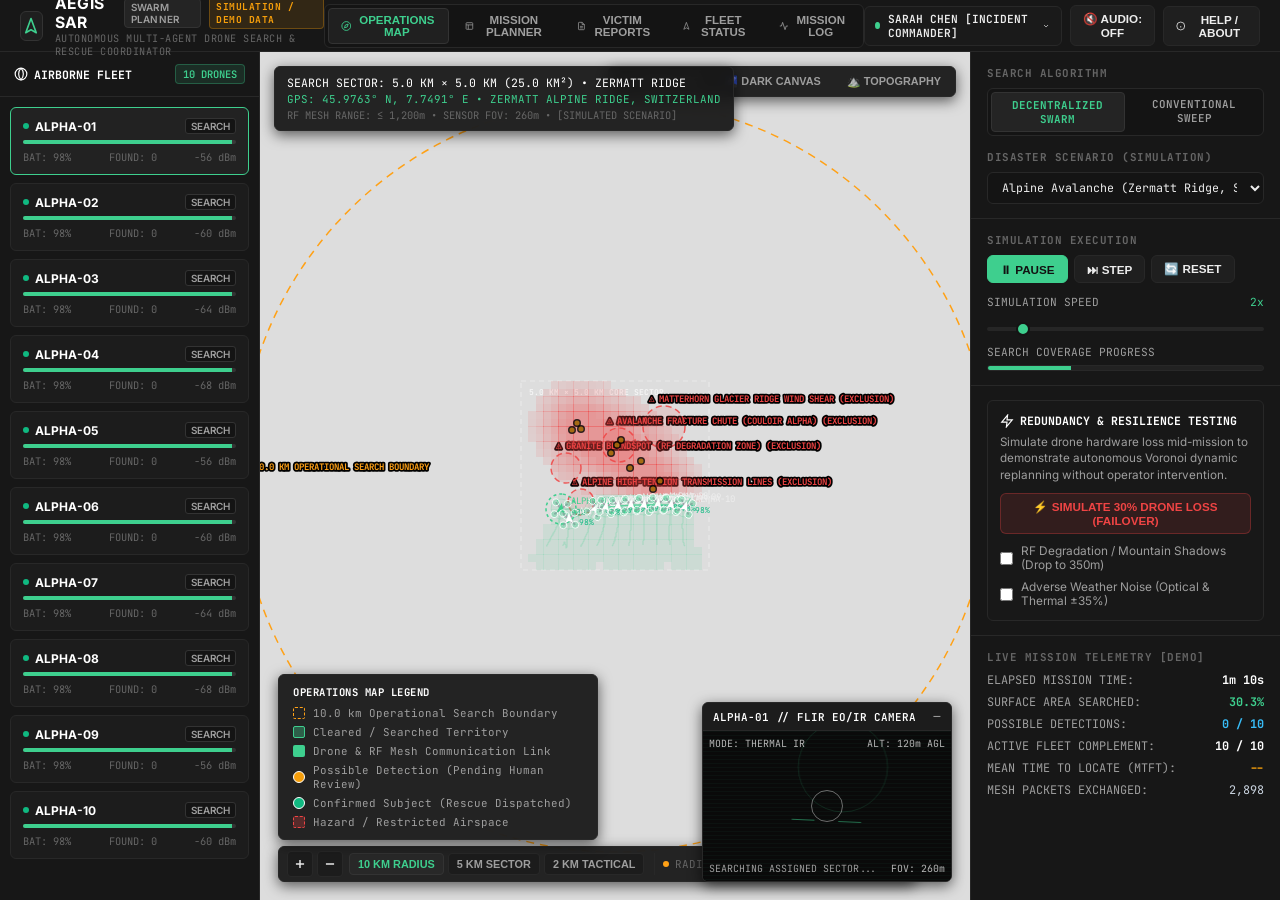
==== index.html @ 191bd9e2 "Add files via upload" ====
<!DOCTYPE html>
<html lang="en">
<head>
  <meta charset="UTF-8">
  <meta name="viewport" content="width=device-width, initial-scale=1.0">
  <title>AEGIS SAR Console | Autonomous Swarm Search &amp; Rescue Planner</title>
  <link rel="stylesheet" href="vendor/leaflet.css">
  <link rel="stylesheet" href="styles.css">
  <link rel="icon" href="data:image/svg+xml,<svg xmlns='http://www.w3.org/2000/svg' viewBox='0 0 24 24' fill='%233ecf8e'><polygon points='12 2 19 21 12 17 5 21 12 2'/></svg>">
</head>
<body>

  <!-- ======================================================== -->
  <!-- TOP CONSOLE NAVIGATION HEADER (SUPABASE STYLE)           -->
  <!-- ======================================================== -->
  <header class="console-header">
    <div class="header-brand">
      <div class="brand-logo">
        <svg width="18" height="18" viewBox="0 0 24 24" fill="none" stroke="#3ecf8e" stroke-width="2.2" stroke-linecap="round" stroke-linejoin="round">
          <polygon points="12 2 19 21 12 17 5 21 12 2"></polygon>
        </svg>
      </div>
      <div>
        <div class="brand-title">
          AEGIS SAR
          <span class="badge-subtle">SWARM PLANNER</span>
          <span class="badge-demo mono">SIMULATION / DEMO DATA</span>
        </div>
        <div class="brand-subtitle mono">
          AUTONOMOUS MULTI-AGENT DRONE SEARCH &amp; RESCUE COORDINATOR
        </div>
      </div>
    </div>

    <!-- Five Core Navigation Tabs (Operations Map is Default) -->
    <nav class="nav-tabs mono">
      <button class="nav-tab active" data-view="operations" id="tabOperations">
        <svg width="14" height="14" viewBox="0 0 24 24" fill="none" stroke="currentColor" stroke-width="2"><circle cx="12" cy="12" r="10"/><polygon points="16.24 7.76 14.12 14.12 7.76 16.24 9.88 9.88 16.24 7.76"/></svg>
        OPERATIONS MAP
      </button>
      <button class="nav-tab" data-view="planner" id="tabPlanner">
        <svg width="14" height="14" viewBox="0 0 24 24" fill="none" stroke="currentColor" stroke-width="2"><rect x="3" y="3" width="18" height="18" rx="2"/><path d="M3 9h18"/><path d="M9 21V9"/></svg>
        MISSION PLANNER
      </button>
      <button class="nav-tab" data-view="reports" id="tabReports">
        <svg width="14" height="14" viewBox="0 0 24 24" fill="none" stroke="currentColor" stroke-width="2"><path d="M14 2H6a2 2 0 0 0-2 2v16a2 2 0 0 0 2 2h12a2 2 0 0 0 2-2V8z"/><polyline points="14 2 14 8 20 8"/><line x1="16" y1="13" x2="8" y2="13"/><line x1="16" y1="17" x2="8" y2="17"/></svg>
        VICTIM REPORTS
      </button>
      <button class="nav-tab" data-view="fleet" id="tabFleet">
        <svg width="14" height="14" viewBox="0 0 24 24" fill="none" stroke="currentColor" stroke-width="2"><polygon points="12 2 19 21 12 17 5 21 12 2"/></svg>
        FLEET STATUS
      </button>
      <button class="nav-tab" data-view="logs" id="tabLogs">
        <svg width="14" height="14" viewBox="0 0 24 24" fill="none" stroke="currentColor" stroke-width="2"><polyline points="22 12 18 12 15 21 9 3 6 12 2 12"/></svg>
        MISSION LOG
      </button>
    </nav>

    <!-- Header Actions & Honest Operator Profile Selector -->
    <div class="header-actions">
      <!-- Operator Profile Selector (Replaces military login) -->
      <div class="operator-profile-btn mono" id="btnOperatorProfile" title="Click to Switch Operator Profile">
        <div class="status-indicator-green"></div>
        <span id="operatorCallsignText">SARAH CHEN [INCIDENT COMMANDER]</span>
        <svg width="12" height="12" viewBox="0 0 24 24" fill="none" stroke="currentColor" stroke-width="2"><polyline points="6 9 12 15 18 9"/></svg>
      </div>

      <!-- Audio Muted by Default -->
      <button class="btn-console" id="btnToggleSound" title="Audio is muted by default. Click to enable sound alerts.">
        🔇 AUDIO: OFF
      </button>

      <!-- Clean Help / About Modal Trigger -->
      <button class="btn-console" id="btnHelpModal" title="System Architecture &amp; Multi-Agent Search Principles">
        <svg width="14" height="14" viewBox="0 0 24 24" fill="none" stroke="currentColor" stroke-width="2"><circle cx="12" cy="12" r="10"/><line x1="12" y1="16" x2="12" y2="12"/><line x1="12" y1="8" x2="12.01" y2="8"/></svg>
        HELP / ABOUT
      </button>
    </div>
  </header>

  <!-- ======================================================== -->
  <!-- VIEW 1: OPERATIONS MAP (DEFAULT PAGE ON LOAD)            -->
  <!-- ======================================================== -->
  <div class="app-container" id="viewOperations">

    <!-- Left Fleet Quick Telemetry Sidebar -->
    <aside class="sidebar-fleet">
      <div class="sidebar-header">
        <span class="sidebar-title mono">
          <svg width="14" height="14" viewBox="0 0 24 24" fill="none" stroke="currentColor" stroke-width="2"><circle cx="12" cy="12" r="10"/><path d="M12 2a14.5 14.5 0 0 0 0 20 14.5 14.5 0 0 0 0-20"/></svg>
          AIRBORNE FLEET
        </span>
        <span class="mono badge-emerald" id="sidebarActiveNodeCount">10 DRONES</span>
      </div>
      <div class="drone-list" id="droneFleetList">
        <!-- Rendered dynamically by app.js -->
      </div>
    </aside>

    <!-- Center GIS Map Viewport -->
    <main class="canvas-viewport">

      <!-- Dynamic Fleet Reassignment Alert Banner (Appears if battery < 20% or lost) -->
      <div class="operations-alert-banner mono" id="opsReassignBanner" style="display: none;">
        <div class="alert-content">
          <span class="alert-icon">⚠️</span>
          <span id="opsAlertBannerText">WARNING: Drone ALPHA-03 low battery (18%). Sector 3 requires reassignment.</span>
        </div>
        <button type="button" class="btn-console primary small" id="btnOpsQuickReassign">
          ⚡ REASSIGN SECTOR TO STANDBY DRONE
        </button>
      </div>

      <!-- Leaflet Geographic Map Container -->
      <div id="mapContainer"></div>

      <!-- High-Resolution Overlay Mission Canvas -->
      <canvas id="missionCanvas"></canvas>

      <!-- Map Zoom & 10KM Radius Controls (Clean Supabase Style) -->
      <div class="map-zoom-toolbar mono">
        <div class="zoom-btn-group">
          <button type="button" class="zoom-tool-btn" id="btnZoomIn" title="Zoom In (+)">
            <svg width="14" height="14" viewBox="0 0 24 24" fill="none" stroke="currentColor" stroke-width="2.5"><line x1="12" y1="5" x2="12" y2="19"/><line x1="5" y1="12" x2="19" y2="12"/></svg>
          </button>
          <button type="button" class="zoom-tool-btn" id="btnZoomOut" title="Zoom Out (-)">
            <svg width="14" height="14" viewBox="0 0 24 24" fill="none" stroke="currentColor" stroke-width="2.5"><line x1="5" y1="12" x2="19" y2="12"/></svg>
          </button>
        </div>
        <div class="zoom-presets-group">
          <button type="button" class="zoom-preset-btn active" id="btnZoom10km" title="Fit 10km Operational Search Radius">10 KM RADIUS</button>
          <button type="button" class="zoom-preset-btn" id="btnZoom5km" title="Focus 5km Core Search Sector">5 KM SECTOR</button>
          <button type="button" class="zoom-preset-btn" id="btnZoom2km" title="Focus 2km Tactical Drone Cluster">2 KM TACTICAL</button>
        </div>
        <div class="zoom-radius-indicator" id="mapRadiusIndicator" title="Visible Map Radius">
          <span class="radius-dot"></span>
          <span id="radiusLabelText">RADIUS: 10.0 KM (SEARCH BOUNDARY)</span>
        </div>
      </div>

      <!-- Map Layer Switcher Toolbar -->
      <div class="map-layer-toolbar mono">
        <button class="layer-btn active" id="layerSatellite" data-layer="satellite">🛰️ SATELLITE</button>
        <button class="layer-btn" id="layerDark" data-layer="dark">🌌 DARK CANVAS</button>
        <button class="layer-btn" id="layerTopo" data-layer="topo">⛰️ TOPOGRAPHY</button>
      </div>

      <!-- Canvas Overlay HUD -->
      <div class="canvas-overlay-hud mono">
        <div id="hudSectorTitle">SEARCH SECTOR: 5.0 KM × 5.0 KM (25.0 KM²) • ZERMATT RIDGE</div>
        <div id="hudGpsCoordinates" style="font-size: 0.68rem; color: var(--accent-emerald); margin-top: 2px;">
          GPS: 45.9763° N, 7.7491° E • SWISS ALPS
        </div>
        <div style="font-size: 0.65rem; color: var(--text-muted); margin-top: 2px;">
          RF MESH RANGE: &le; 1,200m • SENSOR FOV: 260m • [SIMULATED SCENARIO]
        </div>
      </div>

      <!-- Plain-Language Readable Map Legend -->
      <div class="canvas-legend mono">
        <div class="legend-header">OPERATIONS MAP LEGEND</div>
        <div class="legend-item">
          <div class="legend-symbol" style="border: 1.5px dashed #ffa116;"></div>
          <span>10.0 km Operational Search Boundary</span>
        </div>
        <div class="legend-item">
          <div class="legend-symbol" style="background: rgba(62, 207, 142, 0.35); border: 1px solid #3ecf8e;"></div>
          <span>Cleared / Searched Territory</span>
        </div>
        <div class="legend-item">
          <div class="legend-symbol" style="background: #3ecf8e; border-radius: 2px;"></div>
          <span>Drone &amp; RF Mesh Communication Link</span>
        </div>
        <div class="legend-item">
          <div class="legend-symbol" style="background: #f59e0b; border-radius: 50%; border: 1px solid #fff;"></div>
          <span>Possible Detection (Pending Human Review)</span>
        </div>
        <div class="legend-item">
          <div class="legend-symbol" style="background: #10b981; border-radius: 50%; border: 1px solid #fff;"></div>
          <span>Confirmed Subject (Rescue Dispatched)</span>
        </div>
        <div class="legend-item">
          <div class="legend-symbol" style="border: 1px dashed #ef4444; background: rgba(239, 68, 68, 0.25);"></div>
          <span>Hazard / Restricted Airspace</span>
        </div>
      </div>

      <!-- Onboard Drone FLIR Thermal Gimbal PIP -->
      <div class="thermal-pip-card mono" id="thermalPipCard">
        <div class="thermal-pip-header">
          <span id="flirDroneLabel">ALPHA-01 // FLIR EO/IR CAMERA</span>
          <div class="pip-controls">
            <button class="pip-toggle-btn" id="btnMinFlir" title="Minimize / Expand">&minus;</button>
          </div>
        </div>
        <div class="thermal-feed-container">
          <canvas id="flirCanvas" width="250" height="150"></canvas>
          <div class="flir-hud-overlay">
            <div style="display: flex; justify-content: space-between;">
              <span>MODE: THERMAL IR</span>
              <span id="flirAlt">ALT: 120m AGL</span>
            </div>
            <div class="flir-reticle"></div>
            <div style="display: flex; justify-content: space-between;">
              <span id="flirTargetStatus" style="color: #38bdf8;">SEARCHING ASSIGNED SECTOR...</span>
              <span>FOV: 260m</span>
            </div>
          </div>
        </div>
      </div>

      <div id="tacticalToast" class="tactical-toast" style="display: none;"></div>
    </main>

    <!-- Right Controls & Mission Telemetry Panel -->
    <aside class="sidebar-controls">

      <!-- Section: Search Algorithm & Disaster Scenario -->
      <div class="control-section">
        <div class="section-label mono">
          <span>SEARCH ALGORITHM</span>
        </div>
        <div class="algo-tabs mono">
          <div class="algo-tab active" data-algo="aegis">DECENTRALIZED SWARM</div>
          <div class="algo-tab" data-algo="lawnmower">CONVENTIONAL SWEEP</div>
        </div>

        <div class="section-label mono" style="margin-top: 14px;">
          <span>DISASTER SCENARIO (SIMULATION)</span>
        </div>
        <select id="scenarioSelect" class="console-select mono">
          <option value="avalanche">Alpine Avalanche (Zermatt Ridge, Switzerland)</option>
          <option value="flood">Coastal Tsunami Surge (Fukushima Plain, Japan)</option>
          <option value="earthquake">Urban Structural Collapse (Kahramanmaraş Fault)</option>
          <option value="uniform">Wilderness Dispersion (Yellowstone Basin, USA)</option>
        </select>
      </div>

      <!-- Section: Simulation Playback -->
      <div class="control-section">
        <div class="section-label mono">
          <span>SIMULATION EXECUTION</span>
        </div>
        <div class="btn-group">
          <button class="btn-console primary" id="btnPlayPause">⏸ PAUSE</button>
          <button class="btn-console" id="btnStep">⏭ STEP</button>
          <button class="btn-console" id="btnReset">🔄 RESET</button>
        </div>

        <div class="slider-group">
          <div class="slider-label mono">
            <span>SIMULATION SPEED</span>
            <span id="speedDisplay" style="color: var(--accent-emerald);">2x</span>
          </div>
          <input type="range" id="speedSlider" min="1" max="10" value="2">
        </div>

        <div style="margin-top: 10px;">
          <div class="slider-label mono">
            <span>SEARCH COVERAGE PROGRESS</span>
          </div>
          <div class="progress-bar-track">
            <div id="coverageBarFill" class="progress-bar-fill" style="width: 0%;"></div>
          </div>
        </div>
      </div>

      <!-- Section: Redundancy & Attrition Test -->
      <div class="control-section">
        <div class="stress-test-box">
          <div class="stress-test-title mono">
            <svg width="14" height="14" viewBox="0 0 24 24" fill="none" stroke="currentColor" stroke-width="2"><path d="M13 2 3 14h9l-1 8 10-12h-9l1-8z"/></svg>
            REDUNDANCY &amp; RESILIENCE TESTING
          </div>
          <p style="font-size: 0.73rem; color: var(--text-secondary); margin-bottom: 10px; line-height: 1.4;">
            Simulate drone hardware loss mid-mission to demonstrate autonomous Voronoi dynamic replanning without operator intervention.
          </p>
          <button class="btn-console danger" id="btnKill30" style="width: 100%; justify-content: center; margin-bottom: 10px;">
            ⚡ SIMULATE 30% DRONE LOSS (FAILOVER)
          </button>
          
          <div style="display: flex; flex-direction: column; gap: 8px; font-size: 0.74rem;">
            <label style="display: flex; align-items: center; gap: 8px; cursor: pointer; color: var(--text-secondary);">
              <input type="checkbox" id="chkRfJamming">
              <span>RF Degradation / Mountain Shadows (Drop to 350m)</span>
            </label>
            <label style="display: flex; align-items: center; gap: 8px; cursor: pointer; color: var(--text-secondary);">
              <input type="checkbox" id="chkSensorNoise">
              <span>Adverse Weather Noise (Optical &amp; Thermal &plusmn;35%)</span>
            </label>
          </div>
        </div>
      </div>

      <!-- Section: Live Mission Telemetry -->
      <div class="control-section" style="border-bottom: none;">
        <div class="section-label mono">
          <span>LIVE MISSION TELEMETRY [DEMO]</span>
        </div>
        <div class="mono" style="font-size: 0.74rem; display: flex; flex-direction: column; gap: 6px; color: var(--text-secondary);">
          <div style="display: flex; justify-content: space-between;">
            <span>ELAPSED MISSION TIME:</span>
            <span id="statSimTime" style="color: #fff; font-weight: 700;">0m 0s</span>
          </div>
          <div style="display: flex; justify-content: space-between;">
            <span>SURFACE AREA SEARCHED:</span>
            <span id="statCoverage" style="color: var(--accent-emerald); font-weight: 700;">0.0%</span>
          </div>
          <div style="display: flex; justify-content: space-between;">
            <span>POSSIBLE DETECTIONS:</span>
            <span id="statSurvivors" style="color: #38bdf8; font-weight: 700;">0 / 10</span>
          </div>
          <div style="display: flex; justify-content: space-between;">
            <span>ACTIVE FLEET COMPLEMENT:</span>
            <span id="statActiveDrones" style="color: #fff; font-weight: 700;">10 / 10</span>
          </div>
          <div style="display: flex; justify-content: space-between;">
            <span>MEAN TIME TO LOCATE (MTFT):</span>
            <span id="statMtft" style="color: var(--accent-amber); font-weight: 700;">--</span>
          </div>
          <div style="display: flex; justify-content: space-between;">
            <span>MESH PACKETS EXCHANGED:</span>
            <span id="statPackets" style="color: #cbd5e1;">0</span>
          </div>
        </div>
      </div>

    </aside>
  </div>

  <!-- ======================================================== -->
  <!-- VIEW 2: MISSION PLANNER (SEARCH BOUNDS, HAZARDS, SECTORS) -->
  <!-- ======================================================== -->
  <div class="view-page" id="viewPlanner">
    <div class="page-header">
      <div class="page-tag mono">MISSION CONFIGURATION &amp; PRE-FLIGHT DIRECTIVE</div>
      <h1 class="page-title">Mission Planner &amp; Search Sector Dispatch</h1>
      <p class="page-subtitle">
        Configure operational bounding boxes, mark terrain and airspace hazards, and assign search sectors to available drones. All parameters sync directly to the airborne mesh.
      </p>
    </div>

    <div class="planner-container">
      <div class="planner-grid-top">
        
        <!-- Card 1: Search Area & Operational Geometry -->
        <div class="console-card">
          <div class="console-card-header">
            <span class="console-card-title mono">
              <svg width="16" height="16" viewBox="0 0 24 24" fill="none" stroke="currentColor" stroke-width="2"><rect x="3" y="3" width="18" height="18" rx="2"/><circle cx="8.5" cy="8.5" r="1.5"/><polyline points="21 15 16 10 5 21"/></svg>
              OPERATIONAL SEARCH BOUNDARY &amp; MISSION PARAMETERS
            </span>
            <span class="badge-subtle mono">25.0 KM² SEARCH BOUNDARY</span>
          </div>

          <div class="planner-form-grid mono">
            <div class="planner-field">
              <label class="planner-field-label">MISSION IDENTIFIER</label>
              <input type="text" id="plannerMissionName" class="planner-field-input" value="Operation Alpine Reach - Zermatt North Sector">
            </div>
            <div class="planner-field">
              <label class="planner-field-label">THEATER PRESET</label>
              <select id="plannerPresetSelect" class="planner-field-input">
                <option value="avalanche">Alpine Avalanche (Zermatt Ridge)</option>
                <option value="flood">Coastal Tsunami (Fukushima Basin)</option>
                <option value="earthquake">Urban Collapse (Kahramanmaraş)</option>
                <option value="uniform">Wilderness Basin (Yellowstone)</option>
              </select>
            </div>
            <div class="planner-field">
              <label class="planner-field-label">CENTER LATITUDE</label>
              <input type="text" id="plannerLat" class="planner-field-input" value="45.9763° N">
            </div>
            <div class="planner-field">
              <label class="planner-field-label">CENTER LONGITUDE</label>
              <input type="text" id="plannerLon" class="planner-field-input" value="7.7491° E">
            </div>
            <div class="planner-field">
              <label class="planner-field-label">SEARCH BOUNDS (METERS)</label>
              <input type="text" id="plannerBounds" class="planner-field-input" value="5,000m × 5,000m (25 km²)">
            </div>
            <div class="planner-field">
              <label class="planner-field-label">OPERATIONAL RADIUS CEILING</label>
              <input type="text" id="plannerRadiusLimit" class="planner-field-input" value="10.0 km Perimeter Boundary">
            </div>
            <div class="planner-field">
              <label class="planner-field-label">PRIORITY SEARCH CORRIDOR</label>
              <select id="plannerPriorityCorridor" class="planner-field-input">
                <option value="debris">Couloir Debris Path (High Probability)</option>
                <option value="riverbank">Riverbank / Valley Water Drainage</option>
                <option value="ridge">North Avalanche Ridge Runout</option>
                <option value="uniform">Uniform Dispersed Grid</option>
              </select>
            </div>
            <div class="planner-field">
              <label class="planner-field-label">FLIGHT ALTITUDE CEILING</label>
              <input type="text" id="plannerAlt" class="planner-field-input" value="120m AGL (0.8 cm/px Resolution)">
            </div>
          </div>
        </div>

        <!-- Card 2: Terrain & Airspace Hazard Management -->
        <div class="console-card">
          <div class="console-card-header">
            <span class="console-card-title mono">
              <svg width="16" height="16" viewBox="0 0 24 24" fill="none" stroke="currentColor" stroke-width="2"><path d="m21.73 18-8-14a2 2 0 0 0-3.48 0l-8 14A2 2 0 0 0 4 21h16a2 2 0 0 0 1.73-3Z"/><line x1="12" y1="9" x2="12" y2="13"/><line x1="12" y1="17" x2="12.01" y2="17"/></svg>
              AIRSPACE &amp; TERRAIN HAZARD REGISTRY
            </span>
            <span class="badge-subtle mono" id="plannerHazardCountBadge">4 ACTIVE</span>
          </div>

          <p style="font-size: 0.74rem; color: var(--text-secondary); margin-bottom: 10px;">
            Drones automatically calculate repulsive potential fields around designated hazards to avoid collisions and RF dropouts.
          </p>

          <table class="data-table mono">
            <thead>
              <tr>
                <th>Hazard Description</th>
                <th>Type</th>
                <th>Severity</th>
                <th>Exclusion Radius</th>
                <th>Status</th>
              </tr>
            </thead>
            <tbody id="plannerHazardsTableBody">
              <!-- Injected dynamically by app.js -->
            </tbody>
          </table>

          <!-- Inline Add Hazard Trigger -->
          <div style="margin-top: 14px; padding-top: 12px; border-top: 1px dashed var(--border-subtle); display: flex; gap: 8px;">
            <input type="text" id="newHazardName" class="planner-field-input mono" placeholder="New Hazard Name (e.g. Ridge Wind Shear)" style="flex: 2;">
            <select id="newHazardType" class="planner-field-input mono" style="flex: 1;">
              <option value="Avalanche">Avalanche Chute</option>
              <option value="Power Lines">Power Lines</option>
              <option value="Turbulence">Turbulence</option>
              <option value="RF Jamming">RF Shadow</option>
            </select>
            <button class="btn-console primary mono" id="btnAddHazardSubmit" style="padding: 6px 12px; font-size: 0.72rem;">
              + MARK HAZARD
            </button>
          </div>
        </div>

      </div>

      <!-- Card 3: Swarm Sector Allocation & Drone Assignment Matrix -->
      <div class="console-card">
        <div class="console-card-header">
          <span class="console-card-title mono">
            <svg width="16" height="16" viewBox="0 0 24 24" fill="none" stroke="currentColor" stroke-width="2"><circle cx="12" cy="12" r="10"/><line x1="2" y1="12" x2="22" y2="12"/><path d="M12 2a15.3 15.3 0 0 1 4 10 15.3 15.3 0 0 1-4 10 15.3 15.3 0 0 1-4-10 15.3 15.3 0 0 1 4-10z"/></svg>
            AVAILABLE DRONES &amp; SECTOR ASSIGNMENT MATRIX
          </span>
          <div style="display: flex; gap: 8px;">
            <button class="btn-console mono" id="btnAutoBalanceSectors" style="font-size: 0.72rem; padding: 4px 10px;">
              🔄 AUTO-BALANCE VORONOI SECTORS
            </button>
          </div>
        </div>

        <table class="data-table mono">
          <thead>
            <tr>
              <th>UAV Call sign</th>
              <th>Battery %</th>
              <th>Assigned Search Sector</th>
              <th>Payload Role</th>
              <th>RF Signal</th>
              <th>Operational State</th>
            </tr>
          </thead>
          <tbody id="plannerSectorTableBody">
            <!-- Injected dynamically by app.js -->
          </tbody>
        </table>
      </div>

      <!-- Card 4: Proposed Plan Review & Start Trigger (CRITICAL RESCUE WORKFLOW) -->
      <div class="console-card plan-review-card">
        <div class="console-card-header">
          <span class="console-card-title mono" style="color: var(--accent-emerald);">
            <svg width="16" height="16" viewBox="0 0 24 24" fill="none" stroke="currentColor" stroke-width="2"><polyline points="9 11 12 14 22 4"/><path d="M21 12v7a2 2 0 0 1-2 2H5a2 2 0 0 1-2-2V5a2 2 0 0 1 2-2h11"/></svg>
            MISSION PLAN REVIEW &amp; AUTHORIZATION
          </span>
          <span class="badge-emerald mono">READY FOR DISPATCH</span>
        </div>

        <div class="plan-review-body mono">
          <div class="plan-review-stat">
            <span class="stat-lbl">MISSION:</span>
            <span class="stat-val" id="reviewMissionName">Operation Alpine Reach</span>
          </div>
          <div class="plan-review-stat">
            <span class="stat-lbl">SEARCH AREA:</span>
            <span class="stat-val">25.0 km² (5km × 5km) within 10km perimeter</span>
          </div>
          <div class="plan-review-stat">
            <span class="stat-lbl">AVAILABLE FLEET:</span>
            <span class="stat-val" id="reviewDroneCount">10 / 10 Hexa-Rotor UAVs</span>
          </div>
          <div class="plan-review-stat">
            <span class="stat-lbl">HAZARD ZONES:</span>
            <span class="stat-val" id="reviewHazardCount">4 Active Exclusion Corridors</span>
          </div>
        </div>

        <div style="margin-top: 16px; display: flex; justify-content: flex-end; gap: 12px;">
          <button class="btn-console primary large mono" id="btnApplyAndStartPlan">
            🚀 APPLY &amp; START PROPOSED SEARCH PLAN
          </button>
        </div>
      </div>

    </div>
  </div>

  <!-- ======================================================== -->
  <!-- VIEW 3: VICTIM REPORTS (SEARCH DETECTIONS & VERIFICATION)  -->
  <!-- ======================================================== -->
  <div class="view-page" id="viewReports">
    <div class="page-header">
      <div class="page-tag mono">SEARCH DETECTIONS &amp; CASUALTY VERIFICATION</div>
      <h1 class="page-title">Victim Reports &amp; Sensor Evidence</h1>
      <p class="page-subtitle">
        Review location coordinates, simulated aerial thermal snapshots, detection confidence %, and timestamps for every possible subject.
      </p>
    </div>

    <!-- Mandatory Ethical SAR Protocol Banner -->
    <div class="protocol-warning-banner mono">
      <div class="protocol-icon">🛡️</div>
      <div class="protocol-text">
        <strong>STRICT SEARCH &amp; RESCUE PROTOCOL:</strong> Automated sensor detections represent probabilistic algorithm hypotheses. Never label a detection as a confirmed victim based solely on automated AI. A human operator must review sensor evidence and explicitly confirm each casualty before ground rescue or Medevac teams are dispatched.
      </div>
    </div>

    <!-- Reports KPI Bar -->
    <div class="kpi-row-grid mono">
      <div class="kpi-card">
        <span class="kpi-lbl">TOTAL TARGETS MONITORED</span>
        <span class="kpi-val" id="repKpiTotal" style="color: #fff;">10</span>
      </div>
      <div class="kpi-card">
        <span class="kpi-lbl">POSSIBLE DETECTIONS</span>
        <span class="kpi-val" id="repKpiLocated" style="color: #38bdf8;">0 / 10</span>
      </div>
      <div class="kpi-card">
        <span class="kpi-lbl">CONFIRMED (DISPATCHED)</span>
        <span class="kpi-val" id="repKpiDispatched" style="color: var(--accent-emerald);">0 RESCUES</span>
      </div>
      <div class="kpi-card">
        <span class="kpi-lbl">PENDING OPERATOR REVIEW</span>
        <span class="kpi-val" id="repKpiPending" style="color: var(--accent-amber);">10 TARGETS</span>
      </div>
    </div>

    <!-- Filter Pills -->
    <div class="filter-pill-bar mono">
      <button class="filter-pill active" data-filter="all">ALL TARGETS (10)</button>
      <button class="filter-pill" data-filter="pending">PENDING OPERATOR REVIEW</button>
      <button class="filter-pill" data-filter="verified">CONFIRMED (DISPATCHED)</button>
      <button class="filter-pill" data-filter="false-alarm">DISMISSED FALSE ALARMS</button>
      <button class="filter-pill" data-filter="critical">CRITICAL PRIORITY</button>
      <button class="filter-pill" data-filter="urgent">URGENT PRIORITY</button>
      <button class="filter-pill" data-filter="stable">STABLE</button>
    </div>

    <!-- Dynamic Victim Report Cards Grid with Aerial Thermal Snapshots -->
    <div class="victim-reports-grid" id="victimReportsList">
      <!-- Injected dynamically by app.js -->
    </div>
  </div>

  <!-- ======================================================== -->
  <!-- VIEW 4: FLEET STATUS (BATTERY, RF TELEMETRY & REASSIGN)  -->
  <!-- ======================================================== -->
  <div class="view-page" id="viewFleet">
    <div class="page-header">
      <div class="page-tag mono">AIRBORNE FLEET HEALTH &amp; TELEMETRY</div>
      <h1 class="page-title">Fleet Status &amp; Mesh Diagnostics</h1>
      <p class="page-subtitle">
        Deep health telemetry for all 10 SAR-X4 UAVs: battery capacity, RF mesh signal, edge compute load, assigned sectors, and Return-to-Launch controls.
      </p>
    </div>

    <!-- Proactive Low-Battery / Disconnect Reassignment Banner -->
    <div class="fleet-reassign-alert-banner mono" id="fleetReassignAlertBanner" style="display: none;">
      <div class="alert-content">
        <span class="alert-icon">⚠️</span>
        <div>
          <div style="font-weight: 700; color: #fff;" id="fleetAlertTitle">CRITICAL FLEET EVENT DETECTED</div>
          <div style="font-size: 0.72rem; color: var(--text-secondary);" id="fleetAlertSubtitle">One or more drones have dropped below 20% battery or lost connection. Reassign search sectors to maintain full disaster grid coverage.</div>
        </div>
      </div>
      <button type="button" class="btn-console primary small" id="btnFleetQuickReassign">
        ⚡ ONE-CLICK SECTOR REASSIGNMENT
      </button>
    </div>

    <!-- Swarm Overview Metrics -->
    <div class="kpi-row-grid mono" style="margin-bottom: 24px;">
      <div class="kpi-card">
        <span class="kpi-lbl">ACTIVE DRONES ONLINE</span>
        <span class="kpi-val" id="fleetKpiActive" style="color: var(--accent-emerald);">10 / 10</span>
      </div>
      <div class="kpi-card">
        <span class="kpi-lbl">AVERAGE FLEET BATTERY</span>
        <span class="kpi-val" id="fleetKpiAvgBat" style="color: var(--accent-emerald);">100.0%</span>
      </div>
      <div class="kpi-card">
        <span class="kpi-lbl">RF MESH LINK HEALTH</span>
        <span class="kpi-val" id="fleetKpiMesh" style="color: var(--accent-emerald);">100% NOMINAL</span>
      </div>
      <div class="kpi-card">
        <span class="kpi-lbl">TOTAL AREA SEARCHED</span>
        <span class="kpi-val" id="fleetKpiArea" style="color: #fff;">0.0 km²</span>
      </div>
    </div>

    <!-- Detailed 10-Drone Telemetry Cards Grid -->
    <div class="fleet-page-grid" id="fleetPageGrid">
      <!-- Injected dynamically by app.js -->
    </div>
  </div>

  <!-- ======================================================== -->
  <!-- VIEW 5: MISSION LOG (CHRONOLOGICAL AUDIT TRAIL)          -->
  <!-- ======================================================== -->
  <div class="view-page" id="viewLogs">
    <div class="page-header">
      <div class="page-tag mono">OFFICIAL RESCUE AUDIT TRAIL</div>
      <h1 class="page-title">Mission Event Log &amp; Decision Transcript</h1>
      <p class="page-subtitle">
        Immutable chronological transcript capturing every swarm event: Bayesian waypoint updates, gossip consensus, hazard avoidances, possible detections, human operator confirmations, and manual notes.
      </p>
    </div>

    <!-- Manual Operator Note Entry Form -->
    <div class="manual-log-entry-card mono">
      <input type="text" id="manualLogInput" class="planner-field-input" placeholder="Type manual responder note (e.g. 'Ground rescue team deployed at North staging base')...">
      <button type="button" class="btn-console primary" id="btnAddManualLogNote">
        + ADD OPERATOR NOTE
      </button>
    </div>

    <div class="log-toolbar mono">
      <div class="log-filter-group">
        <span style="font-size: 0.72rem; color: var(--text-muted);">FILTER:</span>
        <button class="filter-pill active" data-logcat="all">ALL EVENTS</button>
        <button class="filter-pill" data-logcat="DETECTION">DETECTIONS</button>
        <button class="filter-pill" data-logcat="CONFIRMATION">CONFIRMATIONS</button>
        <button class="filter-pill" data-logcat="HAZARD">HAZARDS</button>
        <button class="filter-pill" data-logcat="FLEET">FLEET ALERTS</button>
        <button class="filter-pill" data-logcat="OPERATOR">OPERATOR NOTES</button>
      </div>

      <div style="display: flex; gap: 8px;">
        <input type="text" id="logSearchInput" class="planner-field-input mono" placeholder="Search keywords..." style="width: 180px; font-size: 0.74rem;">
        <button class="btn-console mono" id="btnExportLogJson" style="font-size: 0.72rem; padding: 6px 12px;">
          📥 EXPORT JSON
        </button>
        <button class="btn-console primary mono" id="btnExportLogCsv" style="font-size: 0.72rem; padding: 6px 12px;">
          📄 EXPORT CSV
        </button>
      </div>
    </div>

    <!-- Log Table -->
    <div class="log-table-container">
      <table class="data-table mono">
        <thead>
          <tr>
            <th style="width: 110px;">Mission Time</th>
            <th style="width: 90px;">Severity</th>
            <th style="width: 120px;">Category</th>
            <th style="width: 130px;">Source Node</th>
            <th>Event Summary &amp; Algorithmic Rationale</th>
            <th style="width: 160px;">Coordinates</th>
          </tr>
        </thead>
        <tbody id="missionLogTableBody">
          <!-- Injected dynamically by app.js -->
        </tbody>
      </table>
    </div>
  </div>

  <!-- ======================================================== -->
  <!-- OPERATOR PROFILE SELECTOR MODAL (HONEST & PRACTICAL)     -->
  <!-- ======================================================== -->
  <div class="modal-overlay" id="operatorModal">
    <div class="modal-content" style="max-width: 480px;">
      <div class="modal-header">
        <div class="modal-title mono">
          OPERATOR PROFILE &amp; DISPATCH ROLE
        </div>
        <button class="modal-close" id="btnCloseOperatorModal">&times;</button>
      </div>
      <div class="modal-body">
        <p style="font-size: 0.8rem; color: var(--text-secondary); margin-bottom: 16px;">
          Select your search-and-rescue dispatch role for accountability in the mission audit transcript:
        </p>
        
        <div class="operator-presets-list mono">
          <div class="operator-preset-item active" data-callsign="SARAH CHEN [INCIDENT COMMANDER]">
            <div style="font-weight: 600; color: #fff;">Sarah Chen</div>
            <div style="font-size: 0.72rem; color: var(--accent-emerald);">Incident Commander // Mountain SAR Lead</div>
          </div>
          <div class="operator-preset-item" data-callsign="MARCUS BERG [AIR OPERATIONS]">
            <div style="font-weight: 600; color: #fff;">Marcus Berg</div>
            <div style="font-size: 0.72rem; color: var(--text-muted);">Air Operations Director // Fleet Controller</div>
          </div>
          <div class="operator-preset-item" data-callsign="ELENA ROSTOVA [TRIAGE &amp; MEDICAL]">
            <div style="font-weight: 600; color: #fff;">Dr. Elena Rostova</div>
            <div style="font-size: 0.72rem; color: var(--text-muted);">Triage Director // Medical Evacuation Coordinator</div>
          </div>
        </div>

        <div style="margin-top: 14px;">
          <label class="planner-field-label mono">CUSTOM OPERATOR NAME</label>
          <input type="text" id="customOperatorName" class="planner-field-input mono" placeholder="e.g. Alex Rivera [Field Coordinator]">
        </div>

        <div style="margin-top: 18px; display: flex; justify-content: flex-end; gap: 8px;">
          <button type="button" class="btn-console primary mono" id="btnConfirmOperatorProfile" style="width: 100%; justify-content: center;">
            SAVE OPERATOR PROFILE
          </button>
        </div>
      </div>
    </div>
  </div>

  <!-- ======================================================== -->
  <!-- HELP & SYSTEM DOCUMENTATION MODAL                        -->
  <!-- ======================================================== -->
  <div class="modal-overlay" id="helpModal">
    <div class="modal-content" style="max-width: 680px;">
      <div class="modal-header">
        <div class="modal-title mono">
          AEGIS SAR // SYSTEM ARCHITECTURE &amp; MULTI-AGENT PRINCIPLES
        </div>
        <button class="modal-close" id="btnCloseHelpModal">&times;</button>
      </div>
      <div class="modal-body">
        <div class="help-section">
          <h3 class="help-heading">1. Decentralized Multi-Agent Search Principles</h3>
          <p class="help-text">
            Rather than relying on a single centralized ground control station that can fail in rugged mountains or degraded RF environments, AEGIS uses decentralized information-gain path planning. Each drone maintains an onboard probability belief map of the 25 km² disaster grid and plans trajectories along maximum entropy gradients.
          </p>
        </div>

        <div class="help-section">
          <h3 class="help-heading">2. Ad-Hoc RF Mesh Gossip Consensus</h3>
          <p class="help-text">
            Drones communicate using localized peer-to-peer gossip packets over a 915 MHz RF mesh link (effective radio line-of-sight &le; 1,200m). When two drones fly within communication range, they fuse their belief maps. In areas separated by mountain ridges, relay drones bridge the partitioned clusters.
          </p>
        </div>

        <div class="help-section">
          <h3 class="help-heading">3. Dynamic Voronoi Partitioning &amp; Failover</h3>
          <p class="help-text">
            If a drone runs out of battery, experiences motor loss, or is disabled by mid-air turbulence, neighboring drones automatically detect the missing heartbeat within 12 seconds and dynamically adjust their search boundaries using weighted Voronoi tessellation to guarantee zero coverage gaps.
          </p>
        </div>

        <div class="help-section">
          <h3 class="help-heading">4. Ethical Human-in-the-Loop Casualty Verification</h3>
          <p class="help-text">
            In accordance with international search and rescue best practices, automated thermal and optical sensor detections are treated strictly as probabilistic hypotheses. Ground rescue and medevac units are never dispatched without explicit human operator confirmation.
          </p>
        </div>

        <div style="margin-top: 16px; padding: 12px; background: var(--bg-card); border: 1px solid var(--border-subtle); border-radius: 6px; font-size: 0.72rem; color: var(--text-muted);" class="mono">
          NOTICE: All maps, telemetry, drones, and casualty scenarios in this application are simulated demonstration data for search and rescue operational planning.
        </div>
      </div>
    </div>
  </div>

  <script src="vendor/leaflet.js"></script>
  <script src="simulation-engine.js"></script>
  <script src="benchmark-engine.js"></script>
  <script src="app.js"></script>
</body>
</html>
---- vendor/leaflet.css ----
/* required styles */

.leaflet-pane,
.leaflet-tile,
.leaflet-marker-icon,
.leaflet-marker-shadow,
.leaflet-tile-container,
.leaflet-pane > svg,
.leaflet-pane > canvas,
.leaflet-zoom-box,
.leaflet-image-layer,
.leaflet-layer {
	position: absolute;
	left: 0;
	top: 0;
	}
.leaflet-container {
	overflow: hidden;
	}
.leaflet-tile,
.leaflet-marker-icon,
.leaflet-marker-shadow {
	-webkit-user-select: none;
	   -moz-user-select: none;
	        user-select: none;
	  -webkit-user-drag: none;
	}
/* Prevents IE11 from highlighting tiles in blue */
.leaflet-tile::selection {
	background: transparent;
}
/* Safari renders non-retina tile on retina better with this, but Chrome is worse */
.leaflet-safari .leaflet-tile {
	image-rendering: -webkit-optimize-contrast;
	}
/* hack that prevents hw layers "stretching" when loading new tiles */
.leaflet-safari .leaflet-tile-container {
	width: 1600px;
	height: 1600px;
	-webkit-transform-origin: 0 0;
	}
.leaflet-marker-icon,
.leaflet-marker-shadow {
	display: block;
	}
/* .leaflet-container svg: reset svg max-width decleration shipped in Joomla! (joomla.org) 3.x */
/* .leaflet-container img: map is broken in FF if you have max-width: 100% on tiles */
.leaflet-container .leaflet-overlay-pane svg {
	max-width: none !important;
	max-height: none !important;
	}
.leaflet-container .leaflet-marker-pane img,
.leaflet-container .leaflet-shadow-pane img,
.leaflet-container .leaflet-tile-pane img,
.leaflet-container img.leaflet-image-layer,
.leaflet-container .leaflet-tile {
	max-width: none !important;
	max-height: none !important;
	width: auto;
	padding: 0;
	}

.leaflet-container img.leaflet-tile {
	/* See: https://bugs.chromium.org/p/chromium/issues/detail?id=600120 */
	mix-blend-mode: plus-lighter;
}

.leaflet-container.leaflet-touch-zoom {
	-ms-touch-action: pan-x pan-y;
	touch-action: pan-x pan-y;
	}
.leaflet-container.leaflet-touch-drag {
	-ms-touch-action: pinch-zoom;
	/* Fallback for FF which doesn't support pinch-zoom */
	touch-action: none;
	touch-action: pinch-zoom;
}
.leaflet-container.leaflet-touch-drag.leaflet-touch-zoom {
	-ms-touch-action: none;
	touch-action: none;
}
.leaflet-container {
	-webkit-tap-highlight-color: transparent;
}
.leaflet-container a {
	-webkit-tap-highlight-color: rgba(51, 181, 229, 0.4);
}
.leaflet-tile {
	filter: inherit;
	visibility: hidden;
	}
.leaflet-tile-loaded {
	visibility: inherit;
	}
.leaflet-zoom-box {
	width: 0;
	height: 0;
	-moz-box-sizing: border-box;
	     box-sizing: border-box;
	z-index: 800;
	}
/* workaround for https://bugzilla.mozilla.org/show_bug.cgi?id=888319 */
.leaflet-overlay-pane svg {
	-moz-user-select: none;
	}

.leaflet-pane         { z-index: 400; }

.leaflet-tile-pane    { z-index: 200; }
.leaflet-overlay-pane { z-index: 400; }
.leaflet-shadow-pane  { z-index: 500; }
.leaflet-marker-pane  { z-index: 600; }
.leaflet-tooltip-pane   { z-index: 650; }
.leaflet-popup-pane   { z-index: 700; }

.leaflet-map-pane canvas { z-index: 100; }
.leaflet-map-pane svg    { z-index: 200; }

.leaflet-vml-shape {
	width: 1px;
	height: 1px;
	}
.lvml {
	behavior: url(#default#VML);
	display: inline-block;
	position: absolute;
	}


/* control positioning */

.leaflet-control {
	position: relative;
	z-index: 800;
	pointer-events: visiblePainted; /* IE 9-10 doesn't have auto */
	pointer-events: auto;
	}
.leaflet-top,
.leaflet-bottom {
	position: absolute;
	z-index: 1000;
	pointer-events: none;
	}
.leaflet-top {
	top: 0;
	}
.leaflet-right {
	right: 0;
	}
.leaflet-bottom {
	bottom: 0;
	}
.leaflet-left {
	left: 0;
	}
.leaflet-control {
	float: left;
	clear: both;
	}
.leaflet-right .leaflet-control {
	float: right;
	}
.leaflet-top .leaflet-control {
	margin-top: 10px;
	}
.leaflet-bottom .leaflet-control {
	margin-bottom: 10px;
	}
.leaflet-left .leaflet-control {
	margin-left: 10px;
	}
.leaflet-right .leaflet-control {
	margin-right: 10px;
	}


/* zoom and fade animations */

.leaflet-fade-anim .leaflet-popup {
	opacity: 0;
	-webkit-transition: opacity 0.2s linear;
	   -moz-transition: opacity 0.2s linear;
	        transition: opacity 0.2s linear;
	}
.leaflet-fade-anim .leaflet-map-pane .leaflet-popup {
	opacity: 1;
	}
.leaflet-zoom-animated {
	-webkit-transform-origin: 0 0;
	    -ms-transform-origin: 0 0;
	        transform-origin: 0 0;
	}
svg.leaflet-zoom-animated {
	will-change: transform;
}

.leaflet-zoom-anim .leaflet-zoom-animated {
	-webkit-transition: -webkit-transform 0.25s cubic-bezier(0,0,0.25,1);
	   -moz-transition:    -moz-transform 0.25s cubic-bezier(0,0,0.25,1);
	        transition:         transform 0.25s cubic-bezier(0,0,0.25,1);
	}
.leaflet-zoom-anim .leaflet-tile,
.leaflet-pan-anim .leaflet-tile {
	-webkit-transition: none;
	   -moz-transition: none;
	        transition: none;
	}

.leaflet-zoom-anim .leaflet-zoom-hide {
	visibility: hidden;
	}


/* cursors */

.leaflet-interactive {
	cursor: pointer;
	}
.leaflet-grab {
	cursor: -webkit-grab;
	cursor:    -moz-grab;
	cursor:         grab;
	}
.leaflet-crosshair,
.leaflet-crosshair .leaflet-interactive {
	cursor: crosshair;
	}
.leaflet-popup-pane,
.leaflet-control {
	cursor: auto;
	}
.leaflet-dragging .leaflet-grab,
.leaflet-dragging .leaflet-grab .leaflet-interactive,
.leaflet-dragging .leaflet-marker-draggable {
	cursor: move;
	cursor: -webkit-grabbing;
	cursor:    -moz-grabbing;
	cursor:         grabbing;
	}

/* marker & overlays interactivity */
.leaflet-marker-icon,
.leaflet-marker-shadow,
.leaflet-image-layer,
.leaflet-pane > svg path,
.leaflet-tile-container {
	pointer-events: none;
	}

.leaflet-marker-icon.leaflet-interactive,
.leaflet-image-layer.leaflet-interactive,
.leaflet-pane > svg path.leaflet-interactive,
svg.leaflet-image-layer.leaflet-interactive path {
	pointer-events: visiblePainted; /* IE 9-10 doesn't have auto */
	pointer-events: auto;
	}

/* visual tweaks */

.leaflet-container {
	background: #ddd;
	outline-offset: 1px;
	}
.leaflet-container a {
	color: #0078A8;
	}
.leaflet-zoom-box {
	border: 2px dotted #38f;
	background: rgba(255,255,255,0.5);
	}


/* general typography */
.leaflet-container {
	font-family: "Helvetica Neue", Arial, Helvetica, sans-serif;
	font-size: 12px;
	font-size: 0.75rem;
	line-height: 1.5;
	}


/* general toolbar styles */

.leaflet-bar {
	box-shadow: 0 1px 5px rgba(0,0,0,0.65);
	border-radius: 4px;
	}
.leaflet-bar a {
	background-color: #fff;
	border-bottom: 1px solid #ccc;
	width: 26px;
	height: 26px;
	line-height: 26px;
	display: block;
	text-align: center;
	text-decoration: none;
	color: black;
	}
.leaflet-bar a,
.leaflet-control-layers-toggle {
	background-position: 50% 50%;
	background-repeat: no-repeat;
	display: block;
	}
.leaflet-bar a:hover,
.leaflet-bar a:focus {
	background-color: #f4f4f4;
	}
.leaflet-bar a:first-child {
	border-top-left-radius: 4px;
	border-top-right-radius: 4px;
	}
.leaflet-bar a:last-child {
	border-bottom-left-radius: 4px;
	border-bottom-right-radius: 4px;
	border-bottom: none;
	}
.leaflet-bar a.leaflet-disabled {
	cursor: default;
	background-color: #f4f4f4;
	color: #bbb;
	}

.leaflet-touch .leaflet-bar a {
	width: 30px;
	height: 30px;
	line-height: 30px;
	}
.leaflet-touch .leaflet-bar a:first-child {
	border-top-left-radius: 2px;
	border-top-right-radius: 2px;
	}
.leaflet-touch .leaflet-bar a:last-child {
	border-bottom-left-radius: 2px;
	border-bottom-right-radius: 2px;
	}

/* zoom control */

.leaflet-control-zoom-in,
.leaflet-control-zoom-out {
	font: bold 18px 'Lucida Console', Monaco, monospace;
	text-indent: 1px;
	}

.leaflet-touch .leaflet-control-zoom-in, .leaflet-touch .leaflet-control-zoom-out  {
	font-size: 22px;
	}


/* layers control */

.leaflet-control-layers {
	box-shadow: 0 1px 5px rgba(0,0,0,0.4);
	background: #fff;
	border-radius: 5px;
	}
.leaflet-control-layers-toggle {
	background-image: url(images/layers.png);
	width: 36px;
	height: 36px;
	}
.leaflet-retina .leaflet-control-layers-toggle {
	background-image: url(images/layers-2x.png);
	background-size: 26px 26px;
	}
.leaflet-touch .leaflet-control-layers-toggle {
	width: 44px;
	height: 44px;
	}
.leaflet-control-layers .leaflet-control-layers-list,
.leaflet-control-layers-expanded .leaflet-control-layers-toggle {
	display: none;
	}
.leaflet-control-layers-expanded .leaflet-control-layers-list {
	display: block;
	position: relative;
	}
.leaflet-control-layers-expanded {
	padding: 6px 10px 6px 6px;
	color: #333;
	background: #fff;
	}
.leaflet-control-layers-scrollbar {
	overflow-y: scroll;
	overflow-x: hidden;
	padding-right: 5px;
	}
.leaflet-control-layers-selector {
	margin-top: 2px;
	position: relative;
	top: 1px;
	}
.leaflet-control-layers label {
	display: block;
	font-size: 13px;
	font-size: 1.08333em;
	}
.leaflet-control-layers-separator {
	height: 0;
	border-top: 1px solid #ddd;
	margin: 5px -10px 5px -6px;
	}

/* Default icon URLs */
.leaflet-default-icon-path { /* used only in path-guessing heuristic, see L.Icon.Default */
	background-image: url(images/marker-icon.png);
	}


/* attribution and scale controls */

.leaflet-container .leaflet-control-attribution {
	background: #fff;
	background: rgba(255, 255, 255, 0.8);
	margin: 0;
	}
.leaflet-control-attribution,
.leaflet-control-scale-line {
	padding: 0 5px;
	color: #333;
	line-height: 1.4;
	}
.leaflet-control-attribution a {
	text-decoration: none;
	}
.leaflet-control-attribution a:hover,
.leaflet-control-attribution a:focus {
	text-decoration: underline;
	}
.leaflet-attribution-flag {
	display: inline !important;
	vertical-align: baseline !important;
	width: 1em;
	height: 0.6669em;
	}
.leaflet-left .leaflet-control-scale {
	margin-left: 5px;
	}
.leaflet-bottom .leaflet-control-scale {
	margin-bottom: 5px;
	}
.leaflet-control-scale-line {
	border: 2px solid #777;
	border-top: none;
	line-height: 1.1;
	padding: 2px 5px 1px;
	white-space: nowrap;
	-moz-box-sizing: border-box;
	     box-sizing: border-box;
	background: rgba(255, 255, 255, 0.8);
	text-shadow: 1px 1px #fff;
	}
.leaflet-control-scale-line:not(:first-child) {
	border-top: 2px solid #777;
	border-bottom: none;
	margin-top: -2px;
	}
.leaflet-control-scale-line:not(:first-child):not(:last-child) {
	border-bottom: 2px solid #777;
	}

.leaflet-touch .leaflet-control-attribution,
.leaflet-touch .leaflet-control-layers,
.leaflet-touch .leaflet-bar {
	box-shadow: none;
	}
.leaflet-touch .leaflet-control-layers,
.leaflet-touch .leaflet-bar {
	border: 2px solid rgba(0,0,0,0.2);
	background-clip: padding-box;
	}


/* popup */

.leaflet-popup {
	position: absolute;
	text-align: center;
	margin-bottom: 20px;
	}
.leaflet-popup-content-wrapper {
	padding: 1px;
	text-align: left;
	border-radius: 12px;
	}
.leaflet-popup-content {
	margin: 13px 24px 13px 20px;
	line-height: 1.3;
	font-size: 13px;
	font-size: 1.08333em;
	min-height: 1px;
	}
.leaflet-popup-content p {
	margin: 17px 0;
	margin: 1.3em 0;
	}
.leaflet-popup-tip-container {
	width: 40px;
	height: 20px;
	position: absolute;
	left: 50%;
	margin-top: -1px;
	margin-left: -20px;
	overflow: hidden;
	pointer-events: none;
	}
.leaflet-popup-tip {
	width: 17px;
	height: 17px;
	padding: 1px;

	margin: -10px auto 0;
	pointer-events: auto;

	-webkit-transform: rotate(45deg);
	   -moz-transform: rotate(45deg);
	    -ms-transform: rotate(45deg);
	        transform: rotate(45deg);
	}
.leaflet-popup-content-wrapper,
.leaflet-popup-tip {
	background: white;
	color: #333;
	box-shadow: 0 3px 14px rgba(0,0,0,0.4);
	}
.leaflet-container a.leaflet-popup-close-button {
	position: absolute;
	top: 0;
	right: 0;
	border: none;
	text-align: center;
	width: 24px;
	height: 24px;
	font: 16px/24px Tahoma, Verdana, sans-serif;
	color: #757575;
	text-decoration: none;
	background: transparent;
	}
.leaflet-container a.leaflet-popup-close-button:hover,
.leaflet-container a.leaflet-popup-close-button:focus {
	color: #585858;
	}
.leaflet-popup-scrolled {
	overflow: auto;
	}

.leaflet-oldie .leaflet-popup-content-wrapper {
	-ms-zoom: 1;
	}
.leaflet-oldie .leaflet-popup-tip {
	width: 24px;
	margin: 0 auto;

	-ms-filter: "progid:DXImageTransform.Microsoft.Matrix(M11=0.70710678, M12=0.70710678, M21=-0.70710678, M22=0.70710678)";
	filter: progid:DXImageTransform.Microsoft.Matrix(M11=0.70710678, M12=0.70710678, M21=-0.70710678, M22=0.70710678);
	}

.leaflet-oldie .leaflet-control-zoom,
.leaflet-oldie .leaflet-control-layers,
.leaflet-oldie .leaflet-popup-content-wrapper,
.leaflet-oldie .leaflet-popup-tip {
	border: 1px solid #999;
	}


/* div icon */

.leaflet-div-icon {
	background: #fff;
	border: 1px solid #666;
	}


/* Tooltip */
/* Base styles for the element that has a tooltip */
.leaflet-tooltip {
	position: absolute;
	padding: 6px;
	background-color: #fff;
	border: 1px solid #fff;
	border-radius: 3px;
	color: #222;
	white-space: nowrap;
	-webkit-user-select: none;
	-moz-user-select: none;
	-ms-user-select: none;
	user-select: none;
	pointer-events: none;
	box-shadow: 0 1px 3px rgba(0,0,0,0.4);
	}
.leaflet-tooltip.leaflet-interactive {
	cursor: pointer;
	pointer-events: auto;
	}
.leaflet-tooltip-top:before,
.leaflet-tooltip-bottom:before,
.leaflet-tooltip-left:before,
.leaflet-tooltip-right:before {
	position: absolute;
	pointer-events: none;
	border: 6px solid transparent;
	background: transparent;
	content: "";
	}

/* Directions */

.leaflet-tooltip-bottom {
	margin-top: 6px;
}
.leaflet-tooltip-top {
	margin-top: -6px;
}
.leaflet-tooltip-bottom:before,
.leaflet-tooltip-top:before {
	left: 50%;
	margin-left: -6px;
	}
.leaflet-tooltip-top:before {
	bottom: 0;
	margin-bottom: -12px;
	border-top-color: #fff;
	}
.leaflet-tooltip-bottom:before {
	top: 0;
	margin-top: -12px;
	margin-left: -6px;
	border-bottom-color: #fff;
	}
.leaflet-tooltip-left {
	margin-left: -6px;
}
.leaflet-tooltip-right {
	margin-left: 6px;
}
.leaflet-tooltip-left:before,
.leaflet-tooltip-right:before {
	top: 50%;
	margin-top: -6px;
	}
.leaflet-tooltip-left:before {
	right: 0;
	margin-right: -12px;
	border-left-color: #fff;
	}
.leaflet-tooltip-right:before {
	left: 0;
	margin-left: -12px;
	border-right-color: #fff;
	}

/* Printing */

@media print {
	/* Prevent printers from removing background-images of controls. */
	.leaflet-control {
		-webkit-print-color-adjust: exact;
		print-color-adjust: exact;
		}
	}
---- styles.css ----
/*
 * AEGIS SAR Console: Autonomous Search & Rescue Platform
 * Supabase Developer Console Design System
 * Neutral dark zinc palette (#121212), subtle 1px borders (#282828), restrained emerald (#3ecf8e)
 */

@import url('https://fonts.googleapis.com/css2?family=Inter:wght@300;400;500;600;700&family=JetBrains+Mono:wght@400;500;600;700&display=swap');

:root {
  /* Supabase Dark Console Theme Palette */
  --bg-primary: #121212;        /* Main canvas & viewport backdrop */
  --bg-secondary: #171717;      /* Top header, sidebars */
  --bg-card: #1c1c1c;           /* Cards, containers, sections */
  --bg-card-hover: #242424;     /* Subtle hover state */
  --bg-input: #141414;          /* Inputs, selects, code backgrounds */
  --bg-elevated: #222222;       /* Floating toolbars, HUDs, modals */
  
  /* Subtle Borders */
  --border-subtle: #282828;
  --border-muted: #333333;
  --border-focus: #3ecf8e;
  
  /* Supabase Accent & Status Colors */
  --accent-primary: #3ecf8e;    /* Supabase Emerald */
  --accent-emerald: #3ecf8e;
  --accent-green: #10b981;      /* Verified / Dispatched */
  --accent-amber: #f59e0b;      /* Pending / Warning */
  --accent-red: #ef4444;        /* Critical Danger / Hazard */
  --accent-blue: #3b82f6;       /* Neutral Accent / Info */

  /* High-Readability Typography */
  --text-primary: #ededed;      /* Crisp off-white */
  --text-secondary: #9e9e9e;    /* Muted gray */
  --text-muted: #666666;        /* Subtle descriptive gray */

  /* Clean Elevations (Zero Gaudy Neon Glows) */
  --shadow-sm: 0 1px 2px rgba(0, 0, 0, 0.5);
  --shadow-md: 0 4px 14px rgba(0, 0, 0, 0.6);
  --shadow-lg: 0 12px 32px rgba(0, 0, 0, 0.8);
}

* {
  margin: 0;
  padding: 0;
  box-sizing: border-box;
}

body {
  background-color: var(--bg-primary);
  color: var(--text-primary);
  font-family: 'Inter', -apple-system, BlinkMacSystemFont, 'Segoe UI', Roboto, Helvetica, Arial, sans-serif;
  height: 100vh;
  overflow: hidden;
  display: flex;
  flex-direction: column;
  -webkit-font-smoothing: antialiased;
}

/* Monospace telemetry */
.mono {
  font-family: 'JetBrains Mono', 'Fira Code', Menlo, monospace;
}

/* ======================================================== */
/* TOP CONSOLE NAVIGATION HEADER (SUPABASE STYLE)           */
/* ======================================================== */
.console-header {
  height: 52px;
  background: var(--bg-secondary);
  border-bottom: 1px solid var(--border-subtle);
  display: flex;
  align-items: center;
  justify-content: space-between;
  padding: 0 20px;
  position: relative;
  z-index: 30;
}

.header-brand {
  display: flex;
  align-items: center;
  gap: 12px;
}

.brand-logo {
  width: 30px;
  height: 30px;
  background: #1f1f1f;
  border: 1px solid var(--border-muted);
  border-radius: 6px;
  display: flex;
  align-items: center;
  justify-content: center;
}

.brand-title {
  font-size: 0.98rem;
  font-weight: 700;
  letter-spacing: 0.3px;
  color: #fff;
  display: flex;
  align-items: center;
  gap: 8px;
}

.brand-subtitle {
  font-size: 0.64rem;
  color: var(--text-muted);
  letter-spacing: 0.5px;
}

.badge-subtle {
  font-size: 0.62rem;
  padding: 2px 6px;
  border-radius: 4px;
  background: #242424;
  border: 1px solid var(--border-muted);
  color: var(--text-secondary);
  font-weight: 600;
}

.badge-demo {
  font-size: 0.6rem;
  padding: 2px 6px;
  border-radius: 4px;
  background: rgba(245, 158, 11, 0.12);
  border: 1px solid rgba(245, 158, 11, 0.3);
  color: var(--accent-amber);
  font-weight: 700;
  letter-spacing: 0.5px;
}

.badge-emerald {
  font-size: 0.65rem;
  padding: 2px 7px;
  border-radius: 4px;
  background: rgba(62, 207, 142, 0.12);
  border: 1px solid rgba(62, 207, 142, 0.3);
  color: var(--accent-emerald);
  font-weight: 600;
}

/* Supabase Console Navigation Tabs */
.nav-tabs {
  display: flex;
  gap: 3px;
  background: #141414;
  padding: 3px;
  border-radius: 6px;
  border: 1px solid var(--border-subtle);
}

.nav-tab {
  background: transparent;
  border: 1px solid transparent;
  color: var(--text-secondary);
  padding: 5px 12px;
  font-size: 0.72rem;
  font-weight: 600;
  border-radius: 4px;
  cursor: pointer;
  transition: all 0.15s ease;
  display: flex;
  align-items: center;
  gap: 6px;
}

.nav-tab:hover {
  color: #fff;
  background: #1f1f1f;
}

.nav-tab.active {
  color: var(--accent-emerald);
  background: #202020;
  border: 1px solid var(--border-muted);
  font-weight: 700;
}

/* Header Action Controls & Operator Profile */
.header-actions {
  display: flex;
  align-items: center;
  gap: 8px;
}

.operator-profile-btn {
  display: flex;
  align-items: center;
  gap: 8px;
  background: #1a1a1a;
  border: 1px solid var(--border-subtle);
  border-radius: 6px;
  padding: 5px 10px;
  font-size: 0.7rem;
  font-weight: 600;
  color: var(--text-primary);
  cursor: pointer;
  transition: all 0.15s ease;
}

.operator-profile-btn:hover {
  border-color: var(--border-muted);
  background: #222;
}

.status-indicator-green {
  width: 7px;
  height: 7px;
  border-radius: 50%;
  background: var(--accent-emerald);
}

/* Clean Console Buttons */
.btn-console {
  display: inline-flex;
  align-items: center;
  gap: 6px;
  background: #1f1f1f;
  border: 1px solid var(--border-subtle);
  border-radius: 6px;
  color: var(--text-primary);
  padding: 6px 12px;
  font-size: 0.73rem;
  font-weight: 600;
  cursor: pointer;
  transition: all 0.15s ease;
  user-select: none;
}

.btn-console:hover {
  background: #282828;
  border-color: var(--border-muted);
  color: #fff;
}

.btn-console.primary {
  background: var(--accent-emerald);
  border-color: var(--accent-emerald);
  color: #121212;
  font-weight: 700;
}

.btn-console.primary:hover {
  background: #34b27b;
  border-color: #34b27b;
}

.btn-console.danger {
  background: rgba(239, 68, 68, 0.12);
  border-color: rgba(239, 68, 68, 0.3);
  color: #ef4444;
}

.btn-console.danger:hover {
  background: rgba(239, 68, 68, 0.2);
  border-color: #ef4444;
}

.btn-console.small {
  padding: 4px 8px;
  font-size: 0.68rem;
}

.btn-console.large {
  padding: 10px 20px;
  font-size: 0.82rem;
}

/* Select Dropdown */
.console-select {
  width: 100%;
  background: var(--bg-input);
  border: 1px solid var(--border-subtle);
  color: var(--text-primary);
  padding: 6px 10px;
  border-radius: 6px;
  font-size: 0.73rem;
  outline: none;
  transition: border-color 0.15s;
}

.console-select:focus {
  border-color: var(--border-focus);
}

/* ======================================================== */
/* 5-VIEW CONTAINER SYSTEM                                  */
/* ======================================================== */
.app-container {
  flex: 1;
  display: flex;
  overflow: hidden;
  position: relative;
}

.app-container.view-hidden {
  display: none !important;
}

.view-page {
  display: none;
  flex: 1;
  overflow-y: auto;
  padding: 24px 32px;
  background: var(--bg-primary);
}

.view-page.active {
  display: block;
}

.page-header {
  margin-bottom: 24px;
}

.page-tag {
  font-size: 0.68rem;
  color: var(--accent-emerald);
  font-weight: 700;
  letter-spacing: 0.5px;
  margin-bottom: 4px;
}

.page-title {
  font-size: 1.45rem;
  font-weight: 700;
  color: #fff;
  letter-spacing: -0.3px;
}

.page-subtitle {
  font-size: 0.8rem;
  color: var(--text-secondary);
  margin-top: 4px;
  max-width: 840px;
  line-height: 1.5;
}

/* ======================================================== */
/* VIEW 1: OPERATIONS MAP (GIS CANVAS & DUAL SIDEBARS)      */
/* ======================================================== */
.sidebar-fleet {
  width: 260px;
  background: var(--bg-secondary);
  border-right: 1px solid var(--border-subtle);
  display: flex;
  flex-direction: column;
  overflow: hidden;
}

.sidebar-header {
  padding: 12px 14px;
  border-bottom: 1px solid var(--border-subtle);
  display: flex;
  justify-content: space-between;
  align-items: center;
}

.sidebar-title {
  font-size: 0.72rem;
  font-weight: 700;
  color: #fff;
  display: flex;
  align-items: center;
  gap: 6px;
}

.drone-list {
  flex: 1;
  overflow-y: auto;
  padding: 10px;
  display: flex;
  flex-direction: column;
  gap: 8px;
}

.drone-card {
  background: var(--bg-card);
  border: 1px solid var(--border-subtle);
  border-radius: 6px;
  padding: 10px 12px;
  cursor: pointer;
  transition: all 0.15s ease;
}

.drone-card:hover {
  background: var(--bg-card-hover);
  border-color: var(--border-muted);
}

.drone-card.selected {
  border-color: var(--accent-emerald);
  background: #222;
}

.drone-card.dead {
  opacity: 0.5;
  border-color: rgba(239, 68, 68, 0.4);
}

.drone-card-header {
  display: flex;
  justify-content: space-between;
  align-items: center;
  margin-bottom: 6px;
}

.drone-callsign {
  font-size: 0.75rem;
  font-weight: 700;
  color: #fff;
  display: flex;
  align-items: center;
  gap: 6px;
}

.drone-role-badge {
  font-size: 0.62rem;
  padding: 1px 5px;
  border-radius: 3px;
  background: #141414;
  border: 1px solid var(--border-muted);
  color: var(--text-secondary);
  font-weight: 600;
}

.drone-battery-bar {
  height: 4px;
  background: rgba(255, 255, 255, 0.1);
  border-radius: 2px;
  overflow: hidden;
  margin-bottom: 6px;
}

.drone-battery-fill {
  height: 100%;
  transition: width 0.3s ease;
}

.drone-telemetry-row {
  display: flex;
  justify-content: space-between;
  font-size: 0.65rem;
  color: var(--text-muted);
}

/* Center Map Viewport */
.canvas-viewport {
  flex: 1;
  position: relative;
  overflow: hidden;
  background: #101010;
}

#mapContainer {
  width: 100%;
  height: 100%;
  position: absolute;
  top: 0;
  left: 0;
  z-index: 1;
}

#missionCanvas {
  position: absolute;
  top: 0;
  left: 0;
  width: 100%;
  height: 100%;
  z-index: 2;
  pointer-events: none;
}

/* Proactive Operations Alert Banner */
.operations-alert-banner {
  position: absolute;
  top: 12px;
  left: 50%;
  transform: translateX(-50%);
  z-index: 20;
  background: #1e1a14;
  border: 1px solid #d97706;
  border-radius: 6px;
  padding: 8px 16px;
  display: flex;
  align-items: center;
  gap: 16px;
  box-shadow: var(--shadow-md);
  max-width: 90%;
}

.alert-content {
  display: flex;
  align-items: center;
  gap: 8px;
  font-size: 0.75rem;
  color: #fbbf24;
}

/* Map Floating Toolbars */
.map-zoom-toolbar {
  position: absolute;
  bottom: 18px;
  left: 18px;
  z-index: 10;
  display: flex;
  align-items: center;
  gap: 6px;
  background: rgba(24, 24, 24, 0.94);
  backdrop-filter: blur(8px);
  border: 1px solid var(--border-subtle);
  border-radius: 6px;
  padding: 4px 8px;
  box-shadow: var(--shadow-md);
}

.zoom-btn-group, .zoom-presets-group {
  display: flex;
  gap: 4px;
}

.zoom-tool-btn {
  background: #1c1c1c;
  border: 1px solid var(--border-subtle);
  color: var(--text-primary);
  width: 26px;
  height: 26px;
  border-radius: 4px;
  display: flex;
  align-items: center;
  justify-content: center;
  cursor: pointer;
  transition: all 0.15s ease;
}

.zoom-tool-btn:hover {
  background: #2a2a2a;
  border-color: var(--border-muted);
}

.zoom-preset-btn {
  background: #1c1c1c;
  border: 1px solid var(--border-subtle);
  color: var(--text-secondary);
  padding: 4px 8px;
  font-size: 0.68rem;
  font-weight: 600;
  border-radius: 4px;
  cursor: pointer;
  transition: all 0.15s ease;
}

.zoom-preset-btn:hover {
  background: #2a2a2a;
  color: #fff;
}

.zoom-preset-btn.active {
  background: #282828;
  border-color: var(--border-muted);
  color: var(--accent-emerald);
}

.zoom-radius-indicator {
  display: flex;
  align-items: center;
  gap: 6px;
  padding: 4px 8px;
  font-size: 0.68rem;
  color: var(--text-muted);
  border-left: 1px solid var(--border-subtle);
  margin-left: 4px;
}

.radius-dot {
  width: 6px;
  height: 6px;
  border-radius: 50%;
  background: #ffa116;
}

/* Layer Switcher Toolbar */
.map-layer-toolbar {
  position: absolute;
  top: 14px;
  right: 14px;
  z-index: 10;
  display: flex;
  gap: 4px;
  background: rgba(24, 24, 24, 0.94);
  backdrop-filter: blur(8px);
  border: 1px solid var(--border-subtle);
  border-radius: 6px;
  padding: 3px;
  box-shadow: var(--shadow-md);
}

.layer-btn {
  background: transparent;
  border: 1px solid transparent;
  color: var(--text-secondary);
  padding: 4px 10px;
  font-size: 0.68rem;
  font-weight: 600;
  border-radius: 4px;
  cursor: pointer;
  transition: all 0.15s ease;
}

.layer-btn:hover {
  color: #fff;
  background: #262626;
}

.layer-btn.active {
  background: #262626;
  border-color: var(--border-muted);
  color: #fff;
}

/* HUD Overlay */
.canvas-overlay-hud {
  position: absolute;
  top: 14px;
  left: 14px;
  z-index: 10;
  background: rgba(24, 24, 24, 0.94);
  backdrop-filter: blur(8px);
  border: 1px solid var(--border-subtle);
  border-radius: 6px;
  padding: 8px 12px;
  font-size: 0.72rem;
  color: #fff;
  box-shadow: var(--shadow-md);
}

/* Plain-Language Readable Map Legend */
.canvas-legend {
  position: absolute;
  bottom: 60px;
  left: 18px;
  z-index: 10;
  background: rgba(24, 24, 24, 0.94);
  backdrop-filter: blur(8px);
  border: 1px solid var(--border-subtle);
  border-radius: 6px;
  padding: 10px 14px;
  font-size: 0.68rem;
  color: var(--text-secondary);
  box-shadow: var(--shadow-md);
  display: flex;
  flex-direction: column;
  gap: 5px;
  max-width: 320px;
}

.legend-header {
  font-weight: 700;
  color: #fff;
  margin-bottom: 2px;
  font-size: 0.66rem;
  letter-spacing: 0.5px;
}

.legend-item {
  display: flex;
  align-items: center;
  gap: 8px;
}

.legend-symbol {
  width: 12px;
  height: 12px;
  border-radius: 2px;
  flex-shrink: 0;
}

/* FLIR Thermal Gimbal PIP */
.thermal-pip-card {
  position: absolute;
  bottom: 18px;
  right: 18px;
  z-index: 10;
  background: rgba(24, 24, 24, 0.95);
  backdrop-filter: blur(8px);
  border: 1px solid var(--border-subtle);
  border-radius: 6px;
  overflow: hidden;
  box-shadow: var(--shadow-md);
  width: 250px;
}

.thermal-pip-card.minimized .thermal-feed-container {
  display: none;
}

.thermal-pip-header {
  padding: 6px 10px;
  background: #1c1c1c;
  border-bottom: 1px solid var(--border-subtle);
  display: flex;
  justify-content: space-between;
  align-items: center;
  font-size: 0.68rem;
  color: #fff;
  font-weight: 600;
}

.pip-toggle-btn {
  background: transparent;
  border: none;
  color: var(--text-secondary);
  cursor: pointer;
  font-size: 0.9rem;
  line-height: 1;
}

.thermal-feed-container {
  position: relative;
  height: 150px;
  background: #000;
}

#flirCanvas {
  display: block;
  width: 100%;
  height: 100%;
}

.flir-hud-overlay {
  position: absolute;
  top: 0;
  left: 0;
  width: 100%;
  height: 100%;
  padding: 6px;
  display: flex;
  flex-direction: column;
  justify-content: space-between;
  font-size: 0.62rem;
  color: rgba(255, 255, 255, 0.7);
  pointer-events: none;
}

.flir-reticle {
  position: absolute;
  top: 50%;
  left: 50%;
  transform: translate(-50%, -50%);
  width: 32px;
  height: 32px;
  border: 1px solid rgba(255, 255, 255, 0.4);
  border-radius: 50%;
}

/* Right Controls Sidebar */
.sidebar-controls {
  width: 310px;
  background: var(--bg-secondary);
  border-left: 1px solid var(--border-subtle);
  overflow-y: auto;
  display: flex;
  flex-direction: column;
}

.control-section {
  padding: 14px 16px;
  border-bottom: 1px solid var(--border-subtle);
}

.section-label {
  font-size: 0.68rem;
  font-weight: 700;
  color: var(--text-muted);
  letter-spacing: 0.5px;
  margin-bottom: 8px;
}

.algo-tabs {
  display: flex;
  gap: 4px;
  background: #141414;
  padding: 3px;
  border-radius: 6px;
  border: 1px solid var(--border-subtle);
}

.algo-tab {
  flex: 1;
  text-align: center;
  padding: 5px 8px;
  font-size: 0.68rem;
  font-weight: 600;
  color: var(--text-secondary);
  border-radius: 4px;
  cursor: pointer;
  transition: all 0.15s ease;
}

.algo-tab:hover {
  color: #fff;
  background: #1f1f1f;
}

.algo-tab.active {
  background: #242424;
  color: var(--accent-emerald);
  font-weight: 700;
  border: 1px solid var(--border-muted);
}

.btn-group {
  display: flex;
  gap: 6px;
}

.slider-group {
  margin-top: 12px;
}

.slider-label {
  display: flex;
  justify-content: space-between;
  font-size: 0.7rem;
  color: var(--text-secondary);
  margin-bottom: 6px;
}

input[type="range"] {
  width: 100%;
  height: 4px;
  background: #262626;
  border-radius: 2px;
  outline: none;
  -webkit-appearance: none;
}

input[type="range"]::-webkit-slider-thumb {
  -webkit-appearance: none;
  width: 14px;
  height: 14px;
  border-radius: 50%;
  background: var(--accent-emerald);
  cursor: pointer;
  border: 2px solid #141414;
}

.progress-bar-track {
  height: 6px;
  background: #222;
  border-radius: 3px;
  overflow: hidden;
  border: 1px solid var(--border-subtle);
}

.progress-bar-fill {
  height: 100%;
  background: var(--accent-emerald);
  transition: width 0.2s ease;
}

.stress-test-box {
  background: #181818;
  border: 1px solid var(--border-subtle);
  border-radius: 6px;
  padding: 12px;
}

.stress-test-title {
  font-size: 0.72rem;
  font-weight: 700;
  color: #fff;
  display: flex;
  align-items: center;
  gap: 6px;
  margin-bottom: 6px;
}

/* ======================================================== */
/* CONSOLE CARDS, FORMS & TABLES                            */
/* ======================================================== */
.console-card {
  background: var(--bg-card);
  border: 1px solid var(--border-subtle);
  border-radius: 6px;
  padding: 18px 20px;
  margin-bottom: 18px;
}

.console-card-header {
  display: flex;
  justify-content: space-between;
  align-items: center;
  margin-bottom: 14px;
}

.console-card-title {
  font-size: 0.85rem;
  font-weight: 700;
  color: #fff;
  display: flex;
  align-items: center;
  gap: 8px;
}

.planner-container {
  display: flex;
  flex-direction: column;
  gap: 6px;
}

.planner-grid-top {
  display: grid;
  grid-template-columns: 1fr 1fr;
  gap: 18px;
}

.planner-form-grid {
  display: grid;
  grid-template-columns: 1fr 1fr;
  gap: 12px;
}

.planner-field {
  display: flex;
  flex-direction: column;
  gap: 4px;
}

.planner-field-label {
  font-size: 0.65rem;
  font-weight: 700;
  color: var(--text-muted);
  letter-spacing: 0.5px;
}

.planner-field-input {
  background: var(--bg-input);
  border: 1px solid var(--border-subtle);
  border-radius: 6px;
  color: #fff;
  padding: 7px 10px;
  font-size: 0.74rem;
  outline: none;
  transition: border-color 0.15s ease;
  font-family: inherit;
}

.planner-field-input:focus {
  border-color: var(--border-focus);
}

/* Data Tables */
.data-table {
  width: 100%;
  border-collapse: collapse;
  font-size: 0.73rem;
  margin-top: 6px;
}

.data-table th {
  background: #181818;
  color: var(--text-muted);
  font-weight: 600;
  text-align: left;
  padding: 8px 12px;
  border-bottom: 1px solid var(--border-subtle);
}

.data-table td {
  padding: 8px 12px;
  border-bottom: 1px solid var(--border-subtle);
  color: var(--text-secondary);
}

.data-table tr:hover td {
  background: var(--bg-card-hover);
}

/* Plan Review Card */
.plan-review-card {
  border-color: rgba(62, 207, 142, 0.4);
  background: #18221c;
}

.plan-review-body {
  display: grid;
  grid-template-columns: repeat(4, 1fr);
  gap: 16px;
  padding: 12px 0;
  border-top: 1px solid rgba(62, 207, 142, 0.2);
  border-bottom: 1px solid rgba(62, 207, 142, 0.2);
}

.plan-review-stat {
  display: flex;
  flex-direction: column;
  gap: 4px;
}

.stat-lbl {
  font-size: 0.65rem;
  color: var(--text-muted);
  font-weight: 700;
}

.stat-val {
  font-size: 0.8rem;
  font-weight: 700;
  color: #fff;
}

/* ======================================================== */
/* VIEW 3: VICTIM REPORTS & ETHICAL CASUALTY PROTOCOL       */
/* ======================================================== */
.protocol-warning-banner {
  background: rgba(59, 130, 246, 0.08);
  border: 1px solid rgba(59, 130, 246, 0.25);
  border-radius: 6px;
  padding: 12px 16px;
  display: flex;
  align-items: flex-start;
  gap: 12px;
  margin-bottom: 20px;
}

.protocol-icon {
  font-size: 1.2rem;
  line-height: 1;
}

.protocol-text {
  font-size: 0.74rem;
  color: #93c5fd;
  line-height: 1.5;
}

.kpi-row-grid {
  display: grid;
  grid-template-columns: repeat(4, 1fr);
  gap: 14px;
  margin-bottom: 20px;
}

.kpi-card {
  background: var(--bg-card);
  border: 1px solid var(--border-subtle);
  border-radius: 6px;
  padding: 14px;
  display: flex;
  flex-direction: column;
  gap: 4px;
}

.kpi-lbl {
  font-size: 0.65rem;
  color: var(--text-muted);
  font-weight: 700;
}

.kpi-val {
  font-size: 1.3rem;
  font-weight: 700;
}

.filter-pill-bar {
  display: flex;
  gap: 6px;
  margin-bottom: 20px;
  flex-wrap: wrap;
}

.filter-pill {
  background: var(--bg-card);
  border: 1px solid var(--border-subtle);
  color: var(--text-secondary);
  padding: 5px 12px;
  font-size: 0.7rem;
  font-weight: 600;
  border-radius: 4px;
  cursor: pointer;
  transition: all 0.15s ease;
}

.filter-pill:hover {
  color: #fff;
  border-color: var(--border-muted);
}

.filter-pill.active {
  background: #262626;
  border-color: var(--border-muted);
  color: var(--accent-emerald);
  font-weight: 700;
}

/* Victim Reports Grid */
.victim-reports-grid {
  display: grid;
  grid-template-columns: repeat(auto-fill, minmax(380px, 1fr));
  gap: 18px;
}

.victim-report-card {
  background: var(--bg-card);
  border: 1px solid var(--border-subtle);
  border-radius: 6px;
  padding: 16px;
  display: flex;
  flex-direction: column;
  gap: 12px;
  transition: all 0.15s ease;
}

.victim-report-card.verified-border {
  border-color: rgba(62, 207, 142, 0.5);
  background: #17221b;
}

.victim-report-card.false-alarm-border {
  opacity: 0.6;
  border-style: dashed;
}

.report-header {
  display: flex;
  justify-content: space-between;
  align-items: center;
}

.report-victim-id {
  font-size: 0.8rem;
  font-weight: 700;
  color: #fff;
  display: flex;
  align-items: center;
  gap: 8px;
}

.triage-badge {
  font-size: 0.65rem;
  padding: 2px 7px;
  border-radius: 4px;
  font-weight: 700;
}

.triage-badge.critical {
  background: rgba(239, 68, 68, 0.15);
  border: 1px solid rgba(239, 68, 68, 0.3);
  color: #ef4444;
}

.triage-badge.urgent {
  background: rgba(245, 158, 11, 0.15);
  border: 1px solid rgba(245, 158, 11, 0.3);
  color: #f59e0b;
}

.triage-badge.stable {
  background: rgba(62, 207, 142, 0.15);
  border: 1px solid rgba(62, 207, 142, 0.3);
  color: #3ecf8e;
}

/* Aerial Thermal Snapshot Box */
.aerial-snapshot-box {
  position: relative;
  height: 150px;
  background: #000;
  border-radius: 4px;
  overflow: hidden;
  border: 1px solid var(--border-subtle);
}

.aerial-snapshot-canvas {
  width: 100%;
  height: 100%;
  display: block;
}

.snapshot-hud-overlay {
  position: absolute;
  top: 0;
  left: 0;
  width: 100%;
  height: 100%;
  padding: 6px 8px;
  display: flex;
  flex-direction: column;
  justify-content: space-between;
  font-size: 0.62rem;
  color: rgba(255, 255, 255, 0.7);
  pointer-events: none;
}

.snapshot-reticle-box {
  position: absolute;
  top: 50%;
  left: 50%;
  transform: translate(-50%, -50%);
  width: 26px;
  height: 26px;
  border: 1px dashed rgba(239, 68, 68, 0.8);
}

.report-meta-grid {
  display: grid;
  grid-template-columns: 1fr 1fr;
  gap: 8px;
  font-size: 0.7rem;
}

.report-meta-item {
  display: flex;
  flex-direction: column;
  gap: 2px;
}

.report-meta-lbl {
  font-size: 0.62rem;
  color: var(--text-muted);
}

.report-meta-val {
  color: var(--text-primary);
  font-weight: 600;
}

.responder-actions-row {
  display: flex;
  gap: 8px;
  margin-top: auto;
  padding-top: 10px;
  border-top: 1px solid var(--border-subtle);
}

.btn-confirm-rescue {
  flex: 1;
  background: var(--accent-emerald);
  border: 1px solid var(--accent-emerald);
  color: #121212;
  font-weight: 700;
  padding: 6px 10px;
  font-size: 0.72rem;
  border-radius: 6px;
  cursor: pointer;
  transition: all 0.15s ease;
}

.btn-confirm-rescue:hover {
  background: #34b27b;
}

.btn-dismiss-false {
  background: #1c1c1c;
  border: 1px solid var(--border-subtle);
  color: var(--text-secondary);
  padding: 6px 10px;
  font-size: 0.72rem;
  border-radius: 6px;
  cursor: pointer;
  transition: all 0.15s ease;
}

.btn-dismiss-false:hover {
  background: #262626;
  color: #fff;
}

/* ======================================================== */
/* VIEW 4: FLEET STATUS & REASSIGNMENT                      */
/* ======================================================== */
.fleet-reassign-alert-banner {
  background: #1f1810;
  border: 1px solid #d97706;
  border-radius: 6px;
  padding: 12px 18px;
  display: flex;
  justify-content: space-between;
  align-items: center;
  margin-bottom: 20px;
}

.fleet-page-grid {
  display: grid;
  grid-template-columns: repeat(auto-fill, minmax(320px, 1fr));
  gap: 16px;
}

.fleet-drone-card {
  background: var(--bg-card);
  border: 1px solid var(--border-subtle);
  border-radius: 6px;
  padding: 16px;
  display: flex;
  flex-direction: column;
  gap: 12px;
}

.fleet-drone-card.status-dead {
  border-color: rgba(239, 68, 68, 0.4);
  opacity: 0.6;
}

.fleet-card-header {
  display: flex;
  justify-content: space-between;
  align-items: center;
}

.fleet-callsign {
  font-size: 0.85rem;
  font-weight: 700;
  color: #fff;
  display: flex;
  align-items: center;
  gap: 6px;
}

.battery-gauge-container {
  display: flex;
  flex-direction: column;
  gap: 6px;
}

.battery-bar-track {
  height: 6px;
  background: #141414;
  border-radius: 3px;
  overflow: hidden;
  border: 1px solid var(--border-subtle);
}

.battery-bar-fill {
  height: 100%;
  transition: width 0.3s ease;
}

.telemetry-row-grid {
  display: grid;
  grid-template-columns: repeat(3, 1fr);
  gap: 10px;
  font-size: 0.7rem;
}

/* ======================================================== */
/* VIEW 5: MISSION LOG & AUDIT TRANSCRIPT                   */
/* ======================================================== */
.manual-log-entry-card {
  display: flex;
  gap: 10px;
  margin-bottom: 16px;
}

.manual-log-entry-card input {
  flex: 1;
}

.log-toolbar {
  display: flex;
  justify-content: space-between;
  align-items: center;
  margin-bottom: 14px;
}

.log-filter-group {
  display: flex;
  align-items: center;
  gap: 6px;
}

.log-table-container {
  background: var(--bg-card);
  border: 1px solid var(--border-subtle);
  border-radius: 6px;
  overflow: hidden;
}

.log-badge {
  font-size: 0.62rem;
  padding: 2px 6px;
  border-radius: 3px;
  font-weight: 700;
}

.log-badge.CRITICAL {
  background: rgba(239, 68, 68, 0.15);
  color: #ef4444;
}

.log-badge.ALERT {
  background: rgba(245, 158, 11, 0.15);
  color: #f59e0b;
}

.log-badge.DISPATCH {
  background: rgba(62, 207, 142, 0.15);
  color: #3ecf8e;
}

.log-badge.INFO {
  background: rgba(59, 130, 246, 0.15);
  color: #3b82f6;
}

.log-badge.OPERATOR {
  background: rgba(168, 85, 247, 0.15);
  color: #c084fc;
}

/* ======================================================== */
/* MODALS (OPERATOR PROFILE & HELP / ABOUT)                 */
/* ======================================================== */
.modal-overlay {
  display: none;
  position: fixed;
  top: 0;
  left: 0;
  width: 100%;
  height: 100%;
  background: rgba(0, 0, 0, 0.7);
  backdrop-filter: blur(4px);
  z-index: 100;
  align-items: center;
  justify-content: center;
}

.modal-overlay.open {
  display: flex;
}

.modal-content {
  background: #181818;
  border: 1px solid var(--border-muted);
  border-radius: 8px;
  width: 90%;
  box-shadow: var(--shadow-lg);
  display: flex;
  flex-direction: column;
  overflow: hidden;
}

.modal-header {
  padding: 14px 18px;
  border-bottom: 1px solid var(--border-subtle);
  display: flex;
  justify-content: space-between;
  align-items: center;
}

.modal-title {
  font-size: 0.82rem;
  font-weight: 700;
  color: #fff;
  letter-spacing: 0.5px;
}

.modal-close {
  background: transparent;
  border: none;
  color: var(--text-secondary);
  font-size: 1.2rem;
  cursor: pointer;
  line-height: 1;
}

.modal-close:hover {
  color: #fff;
}

.modal-body {
  padding: 18px;
  max-height: 75vh;
  overflow-y: auto;
}

.operator-presets-list {
  display: flex;
  flex-direction: column;
  gap: 8px;
}

.operator-preset-item {
  background: var(--bg-card);
  border: 1px solid var(--border-subtle);
  border-radius: 6px;
  padding: 10px 14px;
  cursor: pointer;
  transition: all 0.15s ease;
}

.operator-preset-item:hover {
  background: #242424;
  border-color: var(--border-muted);
}

.operator-preset-item.active {
  border-color: var(--accent-emerald);
  background: #1b261f;
}

.help-section {
  margin-bottom: 16px;
}

.help-heading {
  font-size: 0.88rem;
  color: #fff;
  font-weight: 700;
  margin-bottom: 6px;
}

.help-text {
  font-size: 0.78rem;
  color: var(--text-secondary);
  line-height: 1.55;
}

/* Tactical Notification Toast */
.tactical-toast {
  position: absolute;
  top: 16px;
  left: 50%;
  transform: translateX(-50%);
  z-index: 50;
  background: #1f1f1f;
  border: 1px solid var(--border-muted);
  border-radius: 6px;
  padding: 8px 16px;
  font-size: 0.74rem;
  color: #fff;
  box-shadow: var(--shadow-md);
  font-family: 'JetBrains Mono', monospace;
  transition: opacity 0.2s ease;
  pointer-events: none;
}

.tactical-toast.show {
  display: block !important;
}

.tactical-toast.info {
  border-color: var(--accent-emerald);
}

.tactical-toast.warning {
  border-color: var(--accent-amber);
  color: #fbbf24;
}

.tactical-toast.danger {
  border-color: var(--accent-red);
  color: #f87171;
}
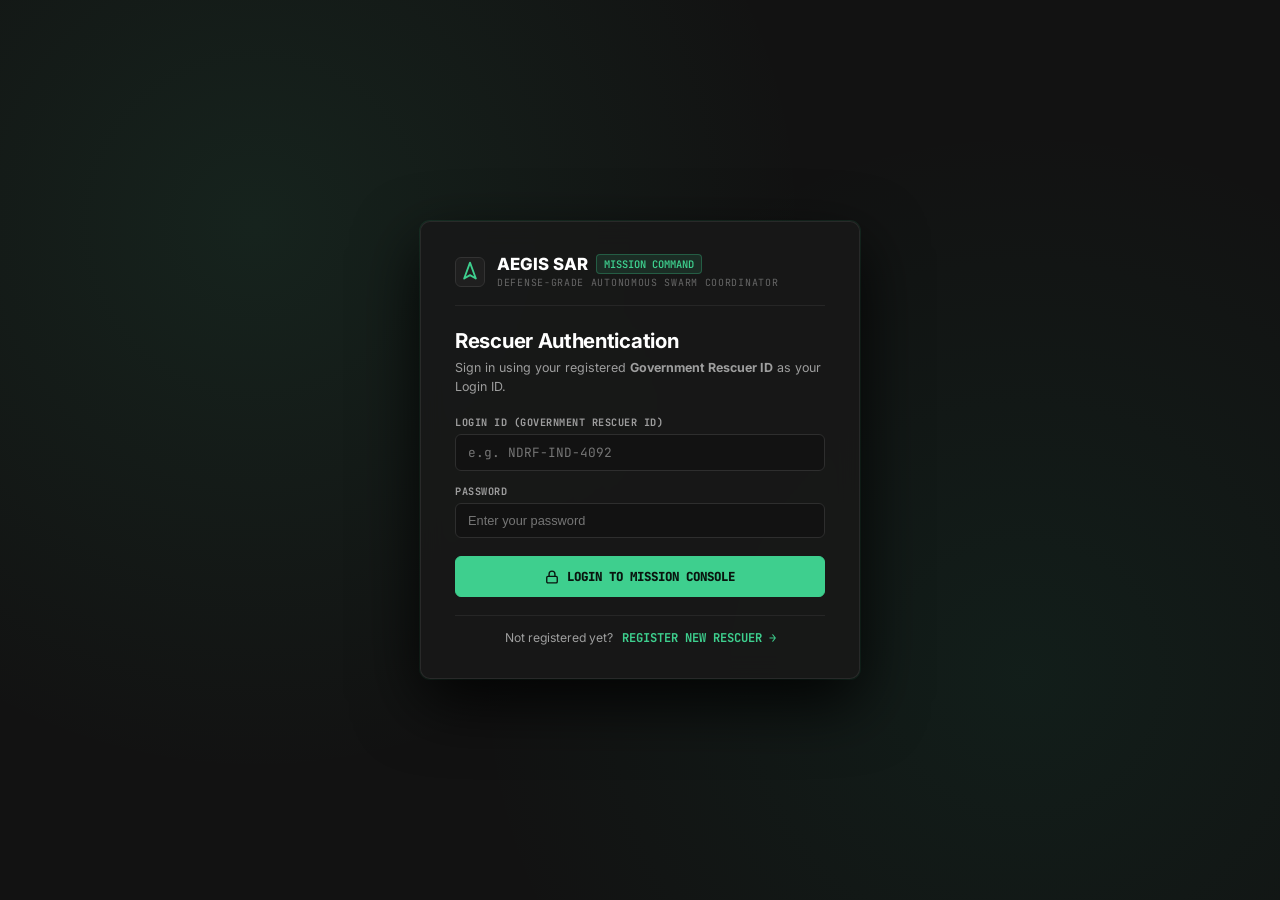
==== commit d23d2f13: "feat: integrate FastAPI YOLO AI person detection and multi-drone rescue command dashboard - Update i" ====
--- a/index.html
+++ b/index.html
@@ -11,774 +11,1220 @@
 <body>
 
   <!-- ======================================================== -->
-  <!-- TOP CONSOLE NAVIGATION HEADER (SUPABASE STYLE)           -->
+  <!-- AUTHENTICATION GATEWAY (OPENS AT STARTUP)                -->
   <!-- ======================================================== -->
-  <header class="console-header">
-    <div class="header-brand">
-      <div class="brand-logo">
-        <svg width="18" height="18" viewBox="0 0 24 24" fill="none" stroke="#3ecf8e" stroke-width="2.2" stroke-linecap="round" stroke-linejoin="round">
-          <polygon points="12 2 19 21 12 17 5 21 12 2"></polygon>
-        </svg>
-      </div>
-      <div>
-        <div class="brand-title">
-          AEGIS SAR
-          <span class="badge-subtle">SWARM PLANNER</span>
-          <span class="badge-demo mono">SIMULATION / DEMO DATA</span>
-        </div>
-        <div class="brand-subtitle mono">
-          AUTONOMOUS MULTI-AGENT DRONE SEARCH &amp; RESCUE COORDINATOR
+  <div id="authOverlay" class="auth-overlay">
+
+    <!-- LOGIN PAGE -->
+    <div id="loginPage" class="auth-page" style="display:flex;">
+      <div class="auth-card glass-panel">
+        <div class="auth-brand">
+          <div class="brand-logo">
+            <svg width="20" height="20" viewBox="0 0 24 24" fill="none" stroke="#3ecf8e" stroke-width="2.2" stroke-linecap="round" stroke-linejoin="round">
+              <polygon points="12 2 19 21 12 17 5 21 12 2"></polygon>
+            </svg>
+          </div>
+          <div>
+            <div class="auth-brand-title">
+              AEGIS SAR
+              <span class="badge-emerald mono">MISSION COMMAND</span>
+            </div>
+            <div class="auth-brand-sub mono">DEFENSE-GRADE AUTONOMOUS SWARM COORDINATOR</div>
+          </div>
+        </div>
+
+        <h2 class="auth-heading">Rescuer Authentication</h2>
+        <p class="auth-sub">Sign in using your registered <strong>Government Rescuer ID</strong> as your Login ID.</p>
+
+        <div id="loginSuccessBanner" class="auth-success mono" style="display:none;"></div>
+
+        <form id="loginForm" class="auth-form">
+          <div class="auth-field">
+            <label class="auth-label mono">LOGIN ID (GOVERNMENT RESCUER ID)</label>
+            <input type="text" id="loginGovId" class="auth-input mono" placeholder="e.g. NDRF-IND-4092" autocomplete="username" required>
+          </div>
+          <div class="auth-field">
+            <label class="auth-label mono">PASSWORD</label>
+            <input type="password" id="loginPassword" class="auth-input" placeholder="Enter your password" autocomplete="current-password" required>
+          </div>
+          <div id="loginError" class="auth-error mono" style="display:none;"></div>
+          <button type="submit" class="auth-btn-primary mono">
+            <svg width="14" height="14" viewBox="0 0 24 24" fill="none" stroke="currentColor" stroke-width="2.3"><rect x="3" y="11" width="18" height="11" rx="2" ry="2"/><path d="M7 11V7a5 5 0 0 1 10 0v4"/></svg>
+            LOGIN TO MISSION CONSOLE
+          </button>
+        </form>
+
+        <div class="auth-footer">
+          Not registered yet?
+          <a href="#" id="goToRegister" class="auth-link mono">REGISTER NEW RESCUER &rarr;</a>
         </div>
       </div>
     </div>
 
-    <!-- Five Core Navigation Tabs (Operations Map is Default) -->
-    <nav class="nav-tabs mono">
-      <button class="nav-tab active" data-view="operations" id="tabOperations">
-        <svg width="14" height="14" viewBox="0 0 24 24" fill="none" stroke="currentColor" stroke-width="2"><circle cx="12" cy="12" r="10"/><polygon points="16.24 7.76 14.12 14.12 7.76 16.24 9.88 9.88 16.24 7.76"/></svg>
-        OPERATIONS MAP
-      </button>
-      <button class="nav-tab" data-view="planner" id="tabPlanner">
-        <svg width="14" height="14" viewBox="0 0 24 24" fill="none" stroke="currentColor" stroke-width="2"><rect x="3" y="3" width="18" height="18" rx="2"/><path d="M3 9h18"/><path d="M9 21V9"/></svg>
-        MISSION PLANNER
-      </button>
-      <button class="nav-tab" data-view="reports" id="tabReports">
-        <svg width="14" height="14" viewBox="0 0 24 24" fill="none" stroke="currentColor" stroke-width="2"><path d="M14 2H6a2 2 0 0 0-2 2v16a2 2 0 0 0 2 2h12a2 2 0 0 0 2-2V8z"/><polyline points="14 2 14 8 20 8"/><line x1="16" y1="13" x2="8" y2="13"/><line x1="16" y1="17" x2="8" y2="17"/></svg>
-        VICTIM REPORTS
-      </button>
-      <button class="nav-tab" data-view="fleet" id="tabFleet">
-        <svg width="14" height="14" viewBox="0 0 24 24" fill="none" stroke="currentColor" stroke-width="2"><polygon points="12 2 19 21 12 17 5 21 12 2"/></svg>
-        FLEET STATUS
-      </button>
-      <button class="nav-tab" data-view="logs" id="tabLogs">
-        <svg width="14" height="14" viewBox="0 0 24 24" fill="none" stroke="currentColor" stroke-width="2"><polyline points="22 12 18 12 15 21 9 3 6 12 2 12"/></svg>
-        MISSION LOG
-      </button>
-    </nav>
-
-    <!-- Header Actions & Honest Operator Profile Selector -->
-    <div class="header-actions">
-      <!-- Operator Profile Selector (Replaces military login) -->
-      <div class="operator-profile-btn mono" id="btnOperatorProfile" title="Click to Switch Operator Profile">
-        <div class="status-indicator-green"></div>
-        <span id="operatorCallsignText">SARAH CHEN [INCIDENT COMMANDER]</span>
-        <svg width="12" height="12" viewBox="0 0 24 24" fill="none" stroke="currentColor" stroke-width="2"><polyline points="6 9 12 15 18 9"/></svg>
-      </div>
-
-      <!-- Audio Muted by Default -->
-      <button class="btn-console" id="btnToggleSound" title="Audio is muted by default. Click to enable sound alerts.">
-        🔇 AUDIO: OFF
-      </button>
-
-      <!-- Clean Help / About Modal Trigger -->
-      <button class="btn-console" id="btnHelpModal" title="System Architecture &amp; Multi-Agent Search Principles">
-        <svg width="14" height="14" viewBox="0 0 24 24" fill="none" stroke="currentColor" stroke-width="2"><circle cx="12" cy="12" r="10"/><line x1="12" y1="16" x2="12" y2="12"/><line x1="12" y1="8" x2="12.01" y2="8"/></svg>
-        HELP / ABOUT
-      </button>
+    <!-- REGISTRATION PAGE -->
+    <div id="registerPage" class="auth-page" style="display:none;">
+      <div class="auth-card auth-card-wide glass-panel">
+        <div class="auth-brand">
+          <div class="brand-logo">
+            <svg width="20" height="20" viewBox="0 0 24 24" fill="none" stroke="#3ecf8e" stroke-width="2.2" stroke-linecap="round" stroke-linejoin="round">
+              <polygon points="12 2 19 21 12 17 5 21 12 2"></polygon>
+            </svg>
+          </div>
+          <div>
+            <div class="auth-brand-title">
+              AEGIS SAR
+              <span class="badge-subtle mono">RESCUER ENROLLMENT</span>
+            </div>
+            <div class="auth-brand-sub mono">OFFICIAL GOVERNMENT SAR RESPONDER CREDENTIALING</div>
+          </div>
+        </div>
+
+        <h2 class="auth-heading">Rescuer Registration</h2>
+        <p class="auth-sub">Enter your official responder details. After registering, your <strong>Government Rescuer ID</strong> will be used as your Login ID.</p>
+
+        <form id="registerForm" class="auth-form">
+          <div class="auth-form-grid">
+            <div class="auth-field">
+              <label class="auth-label mono">RESCUER FULL NAME *</label>
+              <input type="text" id="regFullName" class="auth-input" placeholder="e.g. Capt. Vikram Rathore" required>
+            </div>
+            <div class="auth-field">
+              <label class="auth-label mono">RESCUE ROLE / DESIGNATION *</label>
+              <select id="regRole" class="auth-input auth-select mono" required>
+                <option value="">Select Official Role...</option>
+                <option value="Incident Commander">Incident Commander</option>
+                <option value="Swarm Flight Director">Swarm Flight Director</option>
+                <option value="Thermal &amp; Sensor Analyst">Thermal &amp; Sensor Analyst</option>
+                <option value="Ground Extraction Lead">Ground Extraction Lead</option>
+                <option value="Combat / Mountain Medic">Combat / Mountain Medic</option>
+                <option value="Disaster Response Officer">Disaster Response Officer</option>
+              </select>
+            </div>
+            <div class="auth-field">
+              <label class="auth-label mono">CONTACT NUMBER *</label>
+              <input type="tel" id="regPhone" class="auth-input mono" placeholder="e.g. +91 98765 43210" required>
+            </div>
+            <div class="auth-field">
+              <label class="auth-label mono">GOVERNMENT RESCUER ID * <span style="color:#3ecf8e;">(YOUR LOGIN ID)</span></label>
+              <input type="text" id="regGovId" class="auth-input mono" placeholder="e.g. NDRF-IND-4092" required>
+            </div>
+            <div class="auth-field">
+              <label class="auth-label mono">AGENCY / FORCE UNIT</label>
+              <input type="text" id="regUnit" class="auth-input mono" placeholder="e.g. NDRF 8th Battalion / Alpine SAR" value="NDRF // Alpine SAR Wing">
+            </div>
+            <div class="auth-field">
+              <label class="auth-label mono">ASSIGNED LOGIN ID PREVIEW</label>
+              <div id="regLoginIdPreview" class="auth-login-preview mono">ENTER GOV RESCUER ID ABOVE</div>
+            </div>
+            <div class="auth-field">
+              <label class="auth-label mono">CREATE PASSWORD *</label>
+              <input type="password" id="regPassword" class="auth-input" placeholder="Enter secure password" autocomplete="new-password" required>
+            </div>
+            <div class="auth-field">
+              <label class="auth-label mono">CONFIRM PASSWORD *</label>
+              <input type="password" id="regConfirmPassword" class="auth-input" placeholder="Confirm password" autocomplete="new-password" required>
+            </div>
+          </div>
+
+          <div id="registerError" class="auth-error mono" style="display:none;"></div>
+
+          <button type="submit" class="auth-btn-primary mono">
+            <svg width="14" height="14" viewBox="0 0 24 24" fill="none" stroke="currentColor" stroke-width="2.3"><path d="M16 21v-2a4 4 0 0 0-4-4H5a4 4 0 0 0-4 4v2"/><circle cx="8.5" cy="7" r="4"/><line x1="20" y1="8" x2="20" y2="14"/><line x1="23" y1="11" x2="17" y2="11"/></svg>
+            COMPLETE REGISTRATION &amp; PROCEED TO LOGIN
+          </button>
+        </form>
+
+        <div class="auth-footer">
+          Already registered with a Government Rescuer ID?
+          <a href="#" id="goToLogin" class="auth-link mono">&larr; BACK TO LOGIN</a>
+        </div>
+      </div>
     </div>
-  </header>
+
+  </div>
 
   <!-- ======================================================== -->
-  <!-- VIEW 1: OPERATIONS MAP (DEFAULT PAGE ON LOAD)            -->
+  <!-- MAIN PRODUCTION DASHBOARD ROOT                           -->
   <!-- ======================================================== -->
-  <div class="app-container" id="viewOperations">
-
-    <!-- Left Fleet Quick Telemetry Sidebar -->
-    <aside class="sidebar-fleet">
-      <div class="sidebar-header">
-        <span class="sidebar-title mono">
-          <svg width="14" height="14" viewBox="0 0 24 24" fill="none" stroke="currentColor" stroke-width="2"><circle cx="12" cy="12" r="10"/><path d="M12 2a14.5 14.5 0 0 0 0 20 14.5 14.5 0 0 0 0-20"/></svg>
-          AIRBORNE FLEET
-        </span>
-        <span class="mono badge-emerald" id="sidebarActiveNodeCount">10 DRONES</span>
-      </div>
-      <div class="drone-list" id="droneFleetList">
-        <!-- Rendered dynamically by app.js -->
-      </div>
-    </aside>
-
-    <!-- Center GIS Map Viewport -->
-    <main class="canvas-viewport">
-
-      <!-- Dynamic Fleet Reassignment Alert Banner (Appears if battery < 20% or lost) -->
-      <div class="operations-alert-banner mono" id="opsReassignBanner" style="display: none;">
-        <div class="alert-content">
-          <span class="alert-icon">⚠️</span>
-          <span id="opsAlertBannerText">WARNING: Drone ALPHA-03 low battery (18%). Sector 3 requires reassignment.</span>
-        </div>
-        <button type="button" class="btn-console primary small" id="btnOpsQuickReassign">
-          ⚡ REASSIGN SECTOR TO STANDBY DRONE
+  <div id="dashboardRoot" style="display:none; flex-direction:column; height:100vh; width:100vw; overflow:hidden;">
+
+    <!-- ======================================================== -->
+    <!-- TOP CONSOLE NAVIGATION HEADER (SUPABASE STYLE)           -->
+    <!-- ======================================================== -->
+    <header class="console-header">
+      <div class="header-brand">
+        <div class="brand-logo">
+          <svg width="18" height="18" viewBox="0 0 24 24" fill="none" stroke="#3ecf8e" stroke-width="2.2" stroke-linecap="round" stroke-linejoin="round">
+            <polygon points="12 2 19 21 12 17 5 21 12 2"></polygon>
+          </svg>
+        </div>
+        <div>
+          <div class="brand-title">
+            AEGIS SAR
+            <span class="badge-subtle mono">SWARM COMMAND v3.4</span>
+            <span class="badge-emerald mono">PGVECTOR AI LINKED</span>
+          </div>
+          <div class="brand-subtitle mono">
+            AUTONOMOUS MULTI-AGENT DRONE SEARCH &amp; RESCUE COORDINATOR
+          </div>
+        </div>
+      </div>
+
+      <!-- Navigation Tabs + AI Detection Link -->
+      <nav class="nav-tabs mono">
+        <button class="nav-tab active" data-view="operations" id="tabOperations">
+          <svg width="13" height="13" viewBox="0 0 24 24" fill="none" stroke="currentColor" stroke-width="2"><circle cx="12" cy="12" r="10"/><polygon points="16.24 7.76 14.12 14.12 7.76 16.24 9.88 9.88 16.24 7.76"/></svg>
+          OPERATIONS MAP
         </button>
-      </div>
-
-      <!-- Leaflet Geographic Map Container -->
-      <div id="mapContainer"></div>
-
-      <!-- High-Resolution Overlay Mission Canvas -->
-      <canvas id="missionCanvas"></canvas>
-
-      <!-- Map Zoom & 10KM Radius Controls (Clean Supabase Style) -->
-      <div class="map-zoom-toolbar mono">
-        <div class="zoom-btn-group">
-          <button type="button" class="zoom-tool-btn" id="btnZoomIn" title="Zoom In (+)">
-            <svg width="14" height="14" viewBox="0 0 24 24" fill="none" stroke="currentColor" stroke-width="2.5"><line x1="12" y1="5" x2="12" y2="19"/><line x1="5" y1="12" x2="19" y2="12"/></svg>
+        <button class="nav-tab" data-view="planner" id="tabPlanner">
+          <svg width="13" height="13" viewBox="0 0 24 24" fill="none" stroke="currentColor" stroke-width="2"><rect x="3" y="3" width="18" height="18" rx="2"/><path d="M3 9h18"/><path d="M9 21V9"/></svg>
+          MISSION PLANNER
+        </button>
+        <button class="nav-tab" data-view="reports" id="tabReports">
+          <svg width="13" height="13" viewBox="0 0 24 24" fill="none" stroke="currentColor" stroke-width="2"><path d="M14 2H6a2 2 0 0 0-2 2v16a2 2 0 0 0 2 2h12a2 2 0 0 0 2-2V8z"/><polyline points="14 2 14 8 20 8"/><line x1="16" y1="13" x2="8" y2="13"/><line x1="16" y1="17" x2="8" y2="17"/></svg>
+          VICTIM REPORTS
+        </button>
+        <button class="nav-tab" data-view="droneteam" id="tabDroneTeam">
+          <svg width="13" height="13" viewBox="0 0 24 24" fill="none" stroke="currentColor" stroke-width="2"><path d="M23 19a2 2 0 0 1-2 2H3a2 2 0 0 1-2-2V8a2 2 0 0 1 2-2h4l2-3h6l2 3h4a2 2 0 0 1 2 2z"/><circle cx="12" cy="13" r="4"/></svg>
+          RESCUE TEAM &amp; SENSORS
+        </button>
+        <button class="nav-tab" data-view="fleet" id="tabFleet">
+          <svg width="13" height="13" viewBox="0 0 24 24" fill="none" stroke="currentColor" stroke-width="2"><polygon points="12 2 19 21 12 17 5 21 12 2"/></svg>
+          FLEET DIAGNOSTICS
+        </button>
+        <button class="nav-tab" data-view="logs" id="tabLogs">
+          <svg width="13" height="13" viewBox="0 0 24 24" fill="none" stroke="currentColor" stroke-width="2"><polyline points="22 12 18 12 15 21 9 3 6 12 2 12"/></svg>
+          MISSION LOG
+        </button>
+        <a href="ai-detection.html" class="nav-tab" id="tabAiDetection" style="text-decoration: none; border-color: rgba(62, 207, 142, 0.35); color: var(--accent-emerald);">
+          <svg width="13" height="13" viewBox="0 0 24 24" fill="none" stroke="currentColor" stroke-width="2"><rect x="3" y="3" width="18" height="18" rx="2"/><circle cx="12" cy="12" r="3"/><path d="M12 3v3M12 18v3M3 12h3M18 12h3"/></svg>
+          AI DETECTION
+        </a>
+        <a href="rescue-command.html" class="nav-tab" id="tabRescueCommand" style="text-decoration: none; border-color: rgba(249, 115, 22, 0.45); color: #fb923c;">
+          <svg width="13" height="13" viewBox="0 0 24 24" fill="none" stroke="currentColor" stroke-width="2"><polygon points="12 2 19 21 12 17 5 21 12 2"/></svg>
+          RESCUE COMMAND
+        </a>
+      </nav>
+
+      <!-- Header Actions & Authenticated Rescuer Badge -->
+      <div class="header-actions">
+        <div class="operator-profile-btn mono" id="btnOperatorProfile" title="Authenticated Rescuer Session">
+          <div class="status-indicator-green"></div>
+          <span id="operatorCallsignText">RESCUER SESSION</span>
+          <svg width="12" height="12" viewBox="0 0 24 24" fill="none" stroke="currentColor" stroke-width="2"><polyline points="6 9 12 15 18 9"/></svg>
+        </div>
+
+        <button class="btn-console mono" id="btnToggleSound" title="Toggle Audio Alerts">
+          🔇 AUDIO: OFF
+        </button>
+
+        <button class="btn-console mono" id="btnHelpModal" title="System Architecture">
+          <svg width="13" height="13" viewBox="0 0 24 24" fill="none" stroke="currentColor" stroke-width="2"><circle cx="12" cy="12" r="10"/><line x1="12" y1="16" x2="12" y2="12"/><line x1="12" y1="8" x2="12.01" y2="8"/></svg>
+          DOCS
+        </button>
+
+        <button class="btn-console danger mono" id="btnLogout" title="Sign Out of Console">
+          <svg width="13" height="13" viewBox="0 0 24 24" fill="none" stroke="currentColor" stroke-width="2"><path d="M9 21H5a2 2 0 0 1-2-2V5a2 2 0 0 1 2-2h4"/><polyline points="16 17 21 12 16 7"/><line x1="21" y1="12" x2="9" y2="12"/></svg>
+          LOGOUT
+        </button>
+      </div>
+    </header>
+
+    <!-- ======================================================== -->
+    <!-- VIEW 1: OPERATIONS MAP (REMOVED AIRBORNE FLEET & SPEED)  -->
+    <!-- ======================================================== -->
+    <div class="app-container" id="viewOperations">
+
+      <!-- Center GIS Map Viewport (Expanded full left-to-center width) -->
+      <main class="canvas-viewport">
+
+        <!-- Dynamic Fleet Reassignment Alert Banner -->
+        <div class="operations-alert-banner mono" id="opsReassignBanner" style="display: none;">
+          <div class="alert-content">
+            <span class="alert-icon">⚠️</span>
+            <span id="opsAlertBannerText">WARNING: Drone ALPHA-03 low battery (18%). Sector 3 requires reassignment.</span>
+          </div>
+          <button type="button" class="btn-console primary small" id="btnOpsQuickReassign">
+            ⚡ REASSIGN SECTOR TO STANDBY DRONE
           </button>
-          <button type="button" class="zoom-tool-btn" id="btnZoomOut" title="Zoom Out (-)">
-            <svg width="14" height="14" viewBox="0 0 24 24" fill="none" stroke="currentColor" stroke-width="2.5"><line x1="5" y1="12" x2="19" y2="12"/></svg>
-          </button>
-        </div>
-        <div class="zoom-presets-group">
-          <button type="button" class="zoom-preset-btn active" id="btnZoom10km" title="Fit 10km Operational Search Radius">10 KM RADIUS</button>
-          <button type="button" class="zoom-preset-btn" id="btnZoom5km" title="Focus 5km Core Search Sector">5 KM SECTOR</button>
-          <button type="button" class="zoom-preset-btn" id="btnZoom2km" title="Focus 2km Tactical Drone Cluster">2 KM TACTICAL</button>
-        </div>
-        <div class="zoom-radius-indicator" id="mapRadiusIndicator" title="Visible Map Radius">
-          <span class="radius-dot"></span>
-          <span id="radiusLabelText">RADIUS: 10.0 KM (SEARCH BOUNDARY)</span>
-        </div>
-      </div>
-
-      <!-- Map Layer Switcher Toolbar -->
-      <div class="map-layer-toolbar mono">
-        <button class="layer-btn active" id="layerSatellite" data-layer="satellite">🛰️ SATELLITE</button>
-        <button class="layer-btn" id="layerDark" data-layer="dark">🌌 DARK CANVAS</button>
-        <button class="layer-btn" id="layerTopo" data-layer="topo">⛰️ TOPOGRAPHY</button>
-      </div>
-
-      <!-- Canvas Overlay HUD -->
-      <div class="canvas-overlay-hud mono">
-        <div id="hudSectorTitle">SEARCH SECTOR: 5.0 KM × 5.0 KM (25.0 KM²) • ZERMATT RIDGE</div>
-        <div id="hudGpsCoordinates" style="font-size: 0.68rem; color: var(--accent-emerald); margin-top: 2px;">
-          GPS: 45.9763° N, 7.7491° E • SWISS ALPS
-        </div>
-        <div style="font-size: 0.65rem; color: var(--text-muted); margin-top: 2px;">
-          RF MESH RANGE: &le; 1,200m • SENSOR FOV: 260m • [SIMULATED SCENARIO]
-        </div>
-      </div>
-
-      <!-- Plain-Language Readable Map Legend -->
-      <div class="canvas-legend mono">
-        <div class="legend-header">OPERATIONS MAP LEGEND</div>
-        <div class="legend-item">
-          <div class="legend-symbol" style="border: 1.5px dashed #ffa116;"></div>
-          <span>10.0 km Operational Search Boundary</span>
-        </div>
-        <div class="legend-item">
-          <div class="legend-symbol" style="background: rgba(62, 207, 142, 0.35); border: 1px solid #3ecf8e;"></div>
-          <span>Cleared / Searched Territory</span>
-        </div>
-        <div class="legend-item">
-          <div class="legend-symbol" style="background: #3ecf8e; border-radius: 2px;"></div>
-          <span>Drone &amp; RF Mesh Communication Link</span>
-        </div>
-        <div class="legend-item">
-          <div class="legend-symbol" style="background: #f59e0b; border-radius: 50%; border: 1px solid #fff;"></div>
-          <span>Possible Detection (Pending Human Review)</span>
-        </div>
-        <div class="legend-item">
-          <div class="legend-symbol" style="background: #10b981; border-radius: 50%; border: 1px solid #fff;"></div>
-          <span>Confirmed Subject (Rescue Dispatched)</span>
-        </div>
-        <div class="legend-item">
-          <div class="legend-symbol" style="border: 1px dashed #ef4444; background: rgba(239, 68, 68, 0.25);"></div>
-          <span>Hazard / Restricted Airspace</span>
-        </div>
-      </div>
-
-      <!-- Onboard Drone FLIR Thermal Gimbal PIP -->
-      <div class="thermal-pip-card mono" id="thermalPipCard">
-        <div class="thermal-pip-header">
-          <span id="flirDroneLabel">ALPHA-01 // FLIR EO/IR CAMERA</span>
-          <div class="pip-controls">
-            <button class="pip-toggle-btn" id="btnMinFlir" title="Minimize / Expand">&minus;</button>
-          </div>
-        </div>
-        <div class="thermal-feed-container">
-          <canvas id="flirCanvas" width="250" height="150"></canvas>
-          <div class="flir-hud-overlay">
+        </div>
+
+        <!-- Leaflet Geographic Map Container -->
+        <div id="mapContainer"></div>
+
+        <!-- High-Resolution Overlay Mission Canvas -->
+        <canvas id="missionCanvas"></canvas>
+
+        <!-- Map Zoom & 10KM Radius Controls -->
+        <div class="map-zoom-toolbar glass-panel mono">
+          <div class="zoom-btn-group">
+            <button type="button" class="zoom-tool-btn" id="btnZoomIn" title="Zoom In (+)">
+              <svg width="14" height="14" viewBox="0 0 24 24" fill="none" stroke="currentColor" stroke-width="2.5"><line x1="12" y1="5" x2="12" y2="19"/><line x1="5" y1="12" x2="19" y2="12"/></svg>
+            </button>
+            <button type="button" class="zoom-tool-btn" id="btnZoomOut" title="Zoom Out (-)">
+              <svg width="14" height="14" viewBox="0 0 24 24" fill="none" stroke="currentColor" stroke-width="2.5"><line x1="5" y1="12" x2="19" y2="12"/></svg>
+            </button>
+          </div>
+          <div class="zoom-presets-group">
+            <button type="button" class="zoom-preset-btn active" id="btnZoom10km" title="Fit 10km Operational Search Radius">10 KM RADIUS</button>
+            <button type="button" class="zoom-preset-btn" id="btnZoom5km" title="Focus 5km Core Search Sector">5 KM SECTOR</button>
+            <button type="button" class="zoom-preset-btn" id="btnZoom2km" title="Focus 2km Tactical Drone Cluster">2 KM TACTICAL</button>
+          </div>
+          <div class="zoom-radius-indicator" id="mapRadiusIndicator" title="Visible Map Radius">
+            <span class="radius-dot"></span>
+            <span id="radiusLabelText">RADIUS: 10.0 KM (SEARCH BOUNDARY)</span>
+          </div>
+        </div>
+
+        <!-- Map Layer Switcher Toolbar -->
+        <div class="map-layer-toolbar glass-panel mono">
+          <button class="layer-btn active" id="layerSatellite" data-layer="satellite">🛰️ SATELLITE</button>
+          <button class="layer-btn" id="layerDark" data-layer="dark">🌌 DARK CANVAS</button>
+          <button class="layer-btn" id="layerTopo" data-layer="topo">⛰️ TOPOGRAPHY</button>
+        </div>
+
+        <!-- Canvas Overlay HUD -->
+        <div class="canvas-overlay-hud glass-panel mono">
+          <div id="hudSectorTitle">SEARCH SECTOR: 5.0 KM × 5.0 KM (25.0 KM²) • ZERMATT RIDGE</div>
+          <div id="hudGpsCoordinates" style="font-size: 0.68rem; color: var(--accent-emerald); margin-top: 2px;">
+            GPS: 45.9763° N, 7.7491° E • SWISS ALPS
+          </div>
+          <div style="font-size: 0.65rem; color: var(--text-muted); margin-top: 2px;">
+            RF MESH RANGE: &le; 1,200m • SENSOR FOV: 260m • AI: SAR-YOLOv9-Edge-v3
+          </div>
+        </div>
+
+        <!-- Plain-Language Readable Map Legend -->
+        <div class="canvas-legend glass-panel mono">
+          <div class="legend-header">OPERATIONS MAP LEGEND</div>
+          <div class="legend-item">
+            <div class="legend-symbol" style="border: 1.5px dashed #ffa116;"></div>
+            <span>10.0 km Operational Search Boundary</span>
+          </div>
+          <div class="legend-item">
+            <div class="legend-symbol" style="background: rgba(62, 207, 142, 0.35); border: 1px solid #3ecf8e;"></div>
+            <span>Cleared / Searched Territory</span>
+          </div>
+          <div class="legend-item">
+            <div class="legend-symbol" style="background: #3ecf8e; border-radius: 2px;"></div>
+            <span>Drone &amp; RF Mesh Communication Link</span>
+          </div>
+          <div class="legend-item">
+            <div class="legend-symbol" style="background: #f59e0b; border-radius: 50%; border: 1px solid #fff;"></div>
+            <span>Possible Detection (Pending Human Review)</span>
+          </div>
+          <div class="legend-item">
+            <div class="legend-symbol" style="background: #10b981; border-radius: 50%; border: 1px solid #fff;"></div>
+            <span>Confirmed Subject (Rescue Dispatched)</span>
+          </div>
+          <div class="legend-item">
+            <div class="legend-symbol" style="border: 1px dashed #f43f5e; background: rgba(244, 63, 94, 0.25);"></div>
+            <span>Hazard / Restricted Airspace</span>
+          </div>
+        </div>
+
+        <!-- Onboard Drone FLIR Thermal Gimbal PIP -->
+        <div class="thermal-pip-card glass-panel mono" id="thermalPipCard">
+          <div class="thermal-pip-header">
+            <span id="flirDroneLabel">ALPHA-01 // FLIR EO/IR CAMERA</span>
+            <div class="pip-controls">
+              <button class="pip-toggle-btn" id="btnMinFlir" title="Minimize / Expand">&minus;</button>
+            </div>
+          </div>
+          <div class="thermal-feed-container">
+            <canvas id="flirCanvas" width="250" height="150"></canvas>
+            <div class="flir-hud-overlay">
+              <div style="display: flex; justify-content: space-between;">
+                <span>MODE: THERMAL IR</span>
+                <span id="flirAlt">ALT: 120m AGL</span>
+              </div>
+              <div class="flir-reticle"></div>
+              <div style="display: flex; justify-content: space-between;">
+                <span id="flirTargetStatus" style="color: #38bdf8;">SEARCHING ASSIGNED SECTOR...</span>
+                <span>FOV: 260m</span>
+              </div>
+            </div>
+          </div>
+        </div>
+
+        <div id="tacticalToast" class="tactical-toast" style="display: none;"></div>
+      </main>
+
+      <!-- Right Controls & Compact Victim Quick-List Sidebar -->
+      <aside class="sidebar-controls">
+
+        <!-- Section 1: Search Algorithm & Disaster Scenario -->
+        <div class="control-section">
+          <div class="section-label mono">
+            <span>SEARCH ALGORITHM</span>
+          </div>
+          <div class="algo-tabs mono">
+            <div class="algo-tab active" data-algo="aegis">DECENTRALIZED SWARM</div>
+            <div class="algo-tab" data-algo="lawnmower">CONVENTIONAL SWEEP</div>
+          </div>
+
+          <div class="section-label mono" style="margin-top: 12px;">
+            <span>DISASTER SCENARIO (SIMULATION)</span>
+          </div>
+          <select id="scenarioSelect" class="console-select mono">
+            <option value="avalanche">Alpine Avalanche (Zermatt Ridge, Switzerland)</option>
+            <option value="flood">Coastal Tsunami Surge (Fukushima Plain, Japan)</option>
+            <option value="earthquake">Urban Structural Collapse (Kahramanmaraş Fault)</option>
+            <option value="uniform">Wilderness Dispersion (Yellowstone Basin, USA)</option>
+          </select>
+        </div>
+
+        <!-- Section 2: Simulation Execution (Simulation Speed Removed as Requested) -->
+        <div class="control-section">
+          <div class="section-label mono">
+            <span>SIMULATION EXECUTION</span>
+          </div>
+          <div class="btn-group">
+            <button class="btn-console primary mono" id="btnPlayPause">⏸ PAUSE</button>
+            <button class="btn-console mono" id="btnStep">⏭ STEP</button>
+            <button class="btn-console mono" id="btnReset">🔄 RESET</button>
+          </div>
+
+          <div style="margin-top: 10px;">
+            <div class="slider-label mono">
+              <span>SEARCH COVERAGE PROGRESS</span>
+              <span id="statCoverageInline" style="color: var(--accent-emerald);">0.0%</span>
+            </div>
+            <div class="progress-bar-track">
+              <div id="coverageBarFill" class="progress-bar-fill" style="width: 0%;"></div>
+            </div>
+          </div>
+        </div>
+
+        <!-- Section 3: NEW COMPACT VICTIM QUICK-LIST (Replaces Removed Controls) -->
+        <div class="control-section victim-quicklist-section">
+          <div class="section-label mono" style="display:flex; justify-content:space-between; align-items:center;">
+            <span style="display:flex; align-items:center; gap:6px; color:#fff;">
+              <svg width="13" height="13" viewBox="0 0 24 24" fill="none" stroke="#3ecf8e" stroke-width="2.2"><path d="M17 21v-2a4 4 0 0 0-4-4H5a4 4 0 0 0-4 4v2"/><circle cx="9" cy="7" r="4"/><path d="M23 21v-2a4 4 0 0 0-3-3.87"/><path d="M16 3.13a4 4 0 0 1 0 7.75"/></svg>
+              VICTIMS &amp; PRIORITY STATUS
+            </span>
+            <span class="badge-emerald mono" id="victimQuickCountBadge">10 TARGETS</span>
+          </div>
+          <div class="victim-quick-hint mono">
+            Click any entry to center map camera on coordinates
+          </div>
+          <div class="victim-quick-list mono" id="victimQuickList">
+            <!-- Populated dynamically by app.js -->
+          </div>
+        </div>
+
+        <!-- Section 4: Redundancy & Resilience Testing -->
+        <div class="control-section">
+          <div class="stress-test-box">
+            <div class="stress-test-title mono">
+              <svg width="13" height="13" viewBox="0 0 24 24" fill="none" stroke="currentColor" stroke-width="2"><path d="M13 2 3 14h9l-1 8 10-12h-9l1-8z"/></svg>
+              REDUNDANCY &amp; RESILIENCE TEST
+            </div>
+            <button class="btn-console danger mono" id="btnKill30" style="width: 100%; justify-content: center; margin-bottom: 8px;">
+              ⚡ SIMULATE 30% DRONE LOSS
+            </button>
+            <div style="display: flex; flex-direction: column; gap: 6px; font-size: 0.7rem;">
+              <label style="display: flex; align-items: center; gap: 8px; cursor: pointer; color: var(--text-secondary);">
+                <input type="checkbox" id="chkRfJamming">
+                <span>RF Degradation (Drop to 350m)</span>
+              </label>
+              <label style="display: flex; align-items: center; gap: 8px; cursor: pointer; color: var(--text-secondary);">
+                <input type="checkbox" id="chkSensorNoise">
+                <span>Adverse Weather Thermal Noise (&plusmn;35%)</span>
+              </label>
+            </div>
+          </div>
+        </div>
+
+        <!-- Section 5: Live Mission Telemetry -->
+        <div class="control-section" style="border-bottom: none;">
+          <div class="section-label mono">
+            <span>LIVE MISSION TELEMETRY</span>
+          </div>
+          <div class="mono" style="font-size: 0.72rem; display: flex; flex-direction: column; gap: 5px; color: var(--text-secondary);">
             <div style="display: flex; justify-content: space-between;">
-              <span>MODE: THERMAL IR</span>
-              <span id="flirAlt">ALT: 120m AGL</span>
-            </div>
-            <div class="flir-reticle"></div>
+              <span>ELAPSED TIME:</span>
+              <span id="statSimTime" style="color: #fff; font-weight: 700;">0m 0s</span>
+            </div>
             <div style="display: flex; justify-content: space-between;">
-              <span id="flirTargetStatus" style="color: #38bdf8;">SEARCHING ASSIGNED SECTOR...</span>
-              <span>FOV: 260m</span>
-            </div>
-          </div>
-        </div>
-      </div>
-
-      <div id="tacticalToast" class="tactical-toast" style="display: none;"></div>
-    </main>
-
-    <!-- Right Controls & Mission Telemetry Panel -->
-    <aside class="sidebar-controls">
-
-      <!-- Section: Search Algorithm & Disaster Scenario -->
-      <div class="control-section">
-        <div class="section-label mono">
-          <span>SEARCH ALGORITHM</span>
-        </div>
-        <div class="algo-tabs mono">
-          <div class="algo-tab active" data-algo="aegis">DECENTRALIZED SWARM</div>
-          <div class="algo-tab" data-algo="lawnmower">CONVENTIONAL SWEEP</div>
-        </div>
-
-        <div class="section-label mono" style="margin-top: 14px;">
-          <span>DISASTER SCENARIO (SIMULATION)</span>
-        </div>
-        <select id="scenarioSelect" class="console-select mono">
-          <option value="avalanche">Alpine Avalanche (Zermatt Ridge, Switzerland)</option>
-          <option value="flood">Coastal Tsunami Surge (Fukushima Plain, Japan)</option>
-          <option value="earthquake">Urban Structural Collapse (Kahramanmaraş Fault)</option>
-          <option value="uniform">Wilderness Dispersion (Yellowstone Basin, USA)</option>
-        </select>
-      </div>
-
-      <!-- Section: Simulation Playback -->
-      <div class="control-section">
-        <div class="section-label mono">
-          <span>SIMULATION EXECUTION</span>
-        </div>
-        <div class="btn-group">
-          <button class="btn-console primary" id="btnPlayPause">⏸ PAUSE</button>
-          <button class="btn-console" id="btnStep">⏭ STEP</button>
-          <button class="btn-console" id="btnReset">🔄 RESET</button>
-        </div>
-
-        <div class="slider-group">
-          <div class="slider-label mono">
-            <span>SIMULATION SPEED</span>
-            <span id="speedDisplay" style="color: var(--accent-emerald);">2x</span>
-          </div>
-          <input type="range" id="speedSlider" min="1" max="10" value="2">
-        </div>
-
-        <div style="margin-top: 10px;">
-          <div class="slider-label mono">
-            <span>SEARCH COVERAGE PROGRESS</span>
-          </div>
-          <div class="progress-bar-track">
-            <div id="coverageBarFill" class="progress-bar-fill" style="width: 0%;"></div>
-          </div>
-        </div>
-      </div>
-
-      <!-- Section: Redundancy & Attrition Test -->
-      <div class="control-section">
-        <div class="stress-test-box">
-          <div class="stress-test-title mono">
-            <svg width="14" height="14" viewBox="0 0 24 24" fill="none" stroke="currentColor" stroke-width="2"><path d="M13 2 3 14h9l-1 8 10-12h-9l1-8z"/></svg>
-            REDUNDANCY &amp; RESILIENCE TESTING
-          </div>
-          <p style="font-size: 0.73rem; color: var(--text-secondary); margin-bottom: 10px; line-height: 1.4;">
-            Simulate drone hardware loss mid-mission to demonstrate autonomous Voronoi dynamic replanning without operator intervention.
-          </p>
-          <button class="btn-console danger" id="btnKill30" style="width: 100%; justify-content: center; margin-bottom: 10px;">
-            ⚡ SIMULATE 30% DRONE LOSS (FAILOVER)
-          </button>
-          
-          <div style="display: flex; flex-direction: column; gap: 8px; font-size: 0.74rem;">
-            <label style="display: flex; align-items: center; gap: 8px; cursor: pointer; color: var(--text-secondary);">
-              <input type="checkbox" id="chkRfJamming">
-              <span>RF Degradation / Mountain Shadows (Drop to 350m)</span>
-            </label>
-            <label style="display: flex; align-items: center; gap: 8px; cursor: pointer; color: var(--text-secondary);">
-              <input type="checkbox" id="chkSensorNoise">
-              <span>Adverse Weather Noise (Optical &amp; Thermal &plusmn;35%)</span>
-            </label>
-          </div>
-        </div>
-      </div>
-
-      <!-- Section: Live Mission Telemetry -->
-      <div class="control-section" style="border-bottom: none;">
-        <div class="section-label mono">
-          <span>LIVE MISSION TELEMETRY [DEMO]</span>
-        </div>
-        <div class="mono" style="font-size: 0.74rem; display: flex; flex-direction: column; gap: 6px; color: var(--text-secondary);">
-          <div style="display: flex; justify-content: space-between;">
-            <span>ELAPSED MISSION TIME:</span>
-            <span id="statSimTime" style="color: #fff; font-weight: 700;">0m 0s</span>
-          </div>
-          <div style="display: flex; justify-content: space-between;">
-            <span>SURFACE AREA SEARCHED:</span>
-            <span id="statCoverage" style="color: var(--accent-emerald); font-weight: 700;">0.0%</span>
-          </div>
-          <div style="display: flex; justify-content: space-between;">
-            <span>POSSIBLE DETECTIONS:</span>
-            <span id="statSurvivors" style="color: #38bdf8; font-weight: 700;">0 / 10</span>
-          </div>
-          <div style="display: flex; justify-content: space-between;">
-            <span>ACTIVE FLEET COMPLEMENT:</span>
-            <span id="statActiveDrones" style="color: #fff; font-weight: 700;">10 / 10</span>
-          </div>
-          <div style="display: flex; justify-content: space-between;">
-            <span>MEAN TIME TO LOCATE (MTFT):</span>
-            <span id="statMtft" style="color: var(--accent-amber); font-weight: 700;">--</span>
-          </div>
-          <div style="display: flex; justify-content: space-between;">
-            <span>MESH PACKETS EXCHANGED:</span>
-            <span id="statPackets" style="color: #cbd5e1;">0</span>
-          </div>
-        </div>
-      </div>
-
-    </aside>
-  </div>
-
-  <!-- ======================================================== -->
-  <!-- VIEW 2: MISSION PLANNER (SEARCH BOUNDS, HAZARDS, SECTORS) -->
-  <!-- ======================================================== -->
-  <div class="view-page" id="viewPlanner">
-    <div class="page-header">
-      <div class="page-tag mono">MISSION CONFIGURATION &amp; PRE-FLIGHT DIRECTIVE</div>
-      <h1 class="page-title">Mission Planner &amp; Search Sector Dispatch</h1>
-      <p class="page-subtitle">
-        Configure operational bounding boxes, mark terrain and airspace hazards, and assign search sectors to available drones. All parameters sync directly to the airborne mesh.
-      </p>
+              <span>AREA SEARCHED:</span>
+              <span id="statCoverage" style="color: var(--accent-emerald); font-weight: 700;">0.0%</span>
+            </div>
+            <div style="display: flex; justify-content: space-between;">
+              <span>DETECTIONS:</span>
+              <span id="statSurvivors" style="color: #38bdf8; font-weight: 700;">0 / 10</span>
+            </div>
+            <div style="display: flex; justify-content: space-between;">
+              <span>ACTIVE SWARM:</span>
+              <span id="statActiveDrones" style="color: #fff; font-weight: 700;">10 / 10</span>
+            </div>
+            <div style="display: flex; justify-content: space-between;">
+              <span>MEAN TIME TO LOCATE:</span>
+              <span id="statMtft" style="color: var(--accent-amber); font-weight: 700;">--</span>
+            </div>
+            <div style="display: flex; justify-content: space-between;">
+              <span>MESH PACKETS:</span>
+              <span id="statPackets" style="color: #cbd5e1;">0</span>
+            </div>
+          </div>
+        </div>
+
+      </aside>
     </div>
 
-    <div class="planner-container">
-      <div class="planner-grid-top">
-        
-        <!-- Card 1: Search Area & Operational Geometry -->
+    <!-- ======================================================== -->
+    <!-- VIEW 2: MISSION PLANNER                                  -->
+    <!-- ======================================================== -->
+    <div class="view-page" id="viewPlanner">
+      <div class="page-header">
+        <div class="page-tag mono">MISSION CONFIGURATION &amp; PRE-FLIGHT DIRECTIVE</div>
+        <h1 class="page-title">Mission Planner &amp; Search Sector Dispatch</h1>
+        <p class="page-subtitle">
+          Configure operational bounding boxes, mark terrain and airspace hazards, and assign search sectors to available drones. All parameters sync directly to the airborne mesh.
+        </p>
+      </div>
+
+      <div class="planner-container">
+        <div class="planner-grid-top">
+          <!-- Card 1: Search Area & Operational Geometry -->
+          <div class="console-card">
+            <div class="console-card-header">
+              <span class="console-card-title mono">
+                <svg width="16" height="16" viewBox="0 0 24 24" fill="none" stroke="currentColor" stroke-width="2"><rect x="3" y="3" width="18" height="18" rx="2"/><circle cx="8.5" cy="8.5" r="1.5"/><polyline points="21 15 16 10 5 21"/></svg>
+                OPERATIONAL SEARCH BOUNDARY &amp; MISSION PARAMETERS
+              </span>
+              <span class="badge-subtle mono">25.0 KM² SEARCH BOUNDARY</span>
+            </div>
+
+            <div class="planner-form-grid mono">
+              <div class="planner-field">
+                <label class="planner-field-label">MISSION IDENTIFIER</label>
+                <input type="text" id="plannerMissionName" class="planner-field-input" value="Operation Alpine Reach - Zermatt North Sector">
+              </div>
+              <div class="planner-field">
+                <label class="planner-field-label">THEATER PRESET</label>
+                <select id="plannerPresetSelect" class="planner-field-input">
+                  <option value="avalanche">Alpine Avalanche (Zermatt Ridge)</option>
+                  <option value="flood">Coastal Tsunami (Fukushima Basin)</option>
+                  <option value="earthquake">Urban Collapse (Kahramanmaraş)</option>
+                  <option value="uniform">Wilderness Basin (Yellowstone)</option>
+                </select>
+              </div>
+              <div class="planner-field">
+                <label class="planner-field-label">CENTER LATITUDE</label>
+                <input type="text" id="plannerLat" class="planner-field-input" value="45.9763° N">
+              </div>
+              <div class="planner-field">
+                <label class="planner-field-label">CENTER LONGITUDE</label>
+                <input type="text" id="plannerLon" class="planner-field-input" value="7.7491° E">
+              </div>
+              <div class="planner-field">
+                <label class="planner-field-label">SEARCH BOUNDS (METERS)</label>
+                <input type="text" id="plannerBounds" class="planner-field-input" value="5,000m × 5,000m (25 km²)">
+              </div>
+              <div class="planner-field">
+                <label class="planner-field-label">OPERATIONAL RADIUS CEILING</label>
+                <input type="text" id="plannerRadiusLimit" class="planner-field-input" value="10.0 km Perimeter Boundary">
+              </div>
+              <div class="planner-field">
+                <label class="planner-field-label">PRIORITY SEARCH CORRIDOR</label>
+                <select id="plannerPriorityCorridor" class="planner-field-input">
+                  <option value="debris">Couloir Debris Path (High Probability)</option>
+                  <option value="riverbank">Riverbank / Valley Water Drainage</option>
+                  <option value="ridge">North Avalanche Ridge Runout</option>
+                  <option value="uniform">Uniform Dispersed Grid</option>
+                </select>
+              </div>
+              <div class="planner-field">
+                <label class="planner-field-label">FLIGHT ALTITUDE CEILING</label>
+                <input type="text" id="plannerAlt" class="planner-field-input" value="120m AGL (0.8 cm/px Resolution)">
+              </div>
+            </div>
+          </div>
+
+          <!-- Card 2: Terrain & Airspace Hazard Management -->
+          <div class="console-card">
+            <div class="console-card-header">
+              <span class="console-card-title mono">
+                <svg width="16" height="16" viewBox="0 0 24 24" fill="none" stroke="currentColor" stroke-width="2"><path d="m21.73 18-8-14a2 2 0 0 0-3.48 0l-8 14A2 2 0 0 0 4 21h16a2 2 0 0 0 1.73-3Z"/><line x1="12" y1="9" x2="12" y2="13"/><line x1="12" y1="17" x2="12.01" y2="17"/></svg>
+                AIRSPACE &amp; TERRAIN HAZARD REGISTRY
+              </span>
+              <span class="badge-subtle mono" id="plannerHazardCountBadge">4 ACTIVE</span>
+            </div>
+
+            <p style="font-size: 0.74rem; color: var(--text-secondary); margin-bottom: 10px;">
+              Drones automatically calculate repulsive potential fields around designated hazards to avoid collisions and RF dropouts.
+            </p>
+
+            <table class="data-table mono">
+              <thead>
+                <tr>
+                  <th>Hazard Description</th>
+                  <th>Type</th>
+                  <th>Severity</th>
+                  <th>Exclusion Radius</th>
+                  <th>Status</th>
+                </tr>
+              </thead>
+              <tbody id="plannerHazardsTableBody"></tbody>
+            </table>
+
+            <div style="margin-top: 14px; padding-top: 12px; border-top: 1px dashed var(--border-subtle); display: flex; gap: 8px;">
+              <input type="text" id="newHazardName" class="planner-field-input mono" placeholder="New Hazard Name (e.g. Ridge Wind Shear)" style="flex: 2;">
+              <select id="newHazardType" class="planner-field-input mono" style="flex: 1;">
+                <option value="Avalanche">Avalanche Chute</option>
+                <option value="Power Lines">Power Lines</option>
+                <option value="Turbulence">Turbulence</option>
+                <option value="RF Jamming">RF Shadow</option>
+              </select>
+              <button class="btn-console primary mono" id="btnAddHazardSubmit" style="padding: 6px 12px; font-size: 0.72rem;">
+                + MARK HAZARD
+              </button>
+            </div>
+          </div>
+        </div>
+
+        <!-- Card 3: Swarm Sector Allocation & Drone Assignment Matrix -->
         <div class="console-card">
           <div class="console-card-header">
             <span class="console-card-title mono">
-              <svg width="16" height="16" viewBox="0 0 24 24" fill="none" stroke="currentColor" stroke-width="2"><rect x="3" y="3" width="18" height="18" rx="2"/><circle cx="8.5" cy="8.5" r="1.5"/><polyline points="21 15 16 10 5 21"/></svg>
-              OPERATIONAL SEARCH BOUNDARY &amp; MISSION PARAMETERS
+              <svg width="16" height="16" viewBox="0 0 24 24" fill="none" stroke="currentColor" stroke-width="2"><circle cx="12" cy="12" r="10"/><line x1="2" y1="12" x2="22" y2="12"/><path d="M12 2a15.3 15.3 0 0 1 4 10 15.3 15.3 0 0 1-4 10 15.3 15.3 0 0 1-4-10 15.3 15.3 0 0 1 4-10z"/></svg>
+              AVAILABLE DRONES &amp; SECTOR ASSIGNMENT MATRIX
             </span>
-            <span class="badge-subtle mono">25.0 KM² SEARCH BOUNDARY</span>
-          </div>
-
-          <div class="planner-form-grid mono">
-            <div class="planner-field">
-              <label class="planner-field-label">MISSION IDENTIFIER</label>
-              <input type="text" id="plannerMissionName" class="planner-field-input" value="Operation Alpine Reach - Zermatt North Sector">
-            </div>
-            <div class="planner-field">
-              <label class="planner-field-label">THEATER PRESET</label>
-              <select id="plannerPresetSelect" class="planner-field-input">
-                <option value="avalanche">Alpine Avalanche (Zermatt Ridge)</option>
-                <option value="flood">Coastal Tsunami (Fukushima Basin)</option>
-                <option value="earthquake">Urban Collapse (Kahramanmaraş)</option>
-                <option value="uniform">Wilderness Basin (Yellowstone)</option>
-              </select>
-            </div>
-            <div class="planner-field">
-              <label class="planner-field-label">CENTER LATITUDE</label>
-              <input type="text" id="plannerLat" class="planner-field-input" value="45.9763° N">
-            </div>
-            <div class="planner-field">
-              <label class="planner-field-label">CENTER LONGITUDE</label>
-              <input type="text" id="plannerLon" class="planner-field-input" value="7.7491° E">
-            </div>
-            <div class="planner-field">
-              <label class="planner-field-label">SEARCH BOUNDS (METERS)</label>
-              <input type="text" id="plannerBounds" class="planner-field-input" value="5,000m × 5,000m (25 km²)">
-            </div>
-            <div class="planner-field">
-              <label class="planner-field-label">OPERATIONAL RADIUS CEILING</label>
-              <input type="text" id="plannerRadiusLimit" class="planner-field-input" value="10.0 km Perimeter Boundary">
-            </div>
-            <div class="planner-field">
-              <label class="planner-field-label">PRIORITY SEARCH CORRIDOR</label>
-              <select id="plannerPriorityCorridor" class="planner-field-input">
-                <option value="debris">Couloir Debris Path (High Probability)</option>
-                <option value="riverbank">Riverbank / Valley Water Drainage</option>
-                <option value="ridge">North Avalanche Ridge Runout</option>
-                <option value="uniform">Uniform Dispersed Grid</option>
-              </select>
-            </div>
-            <div class="planner-field">
-              <label class="planner-field-label">FLIGHT ALTITUDE CEILING</label>
-              <input type="text" id="plannerAlt" class="planner-field-input" value="120m AGL (0.8 cm/px Resolution)">
-            </div>
-          </div>
-        </div>
-
-        <!-- Card 2: Terrain & Airspace Hazard Management -->
-        <div class="console-card">
-          <div class="console-card-header">
-            <span class="console-card-title mono">
-              <svg width="16" height="16" viewBox="0 0 24 24" fill="none" stroke="currentColor" stroke-width="2"><path d="m21.73 18-8-14a2 2 0 0 0-3.48 0l-8 14A2 2 0 0 0 4 21h16a2 2 0 0 0 1.73-3Z"/><line x1="12" y1="9" x2="12" y2="13"/><line x1="12" y1="17" x2="12.01" y2="17"/></svg>
-              AIRSPACE &amp; TERRAIN HAZARD REGISTRY
-            </span>
-            <span class="badge-subtle mono" id="plannerHazardCountBadge">4 ACTIVE</span>
-          </div>
-
-          <p style="font-size: 0.74rem; color: var(--text-secondary); margin-bottom: 10px;">
-            Drones automatically calculate repulsive potential fields around designated hazards to avoid collisions and RF dropouts.
-          </p>
+            <div style="display: flex; gap: 8px;">
+              <button class="btn-console mono" id="btnAutoBalanceSectors" style="font-size: 0.72rem; padding: 4px 10px;">
+                🔄 AUTO-BALANCE VORONOI SECTORS
+              </button>
+            </div>
+          </div>
 
           <table class="data-table mono">
             <thead>
               <tr>
-                <th>Hazard Description</th>
-                <th>Type</th>
-                <th>Severity</th>
-                <th>Exclusion Radius</th>
-                <th>Status</th>
+                <th>UAV Call sign</th>
+                <th>Battery %</th>
+                <th>Assigned Search Sector</th>
+                <th>Payload Role</th>
+                <th>RF Signal</th>
+                <th>Operational State</th>
               </tr>
             </thead>
-            <tbody id="plannerHazardsTableBody">
-              <!-- Injected dynamically by app.js -->
-            </tbody>
+            <tbody id="plannerSectorTableBody"></tbody>
           </table>
-
-          <!-- Inline Add Hazard Trigger -->
-          <div style="margin-top: 14px; padding-top: 12px; border-top: 1px dashed var(--border-subtle); display: flex; gap: 8px;">
-            <input type="text" id="newHazardName" class="planner-field-input mono" placeholder="New Hazard Name (e.g. Ridge Wind Shear)" style="flex: 2;">
-            <select id="newHazardType" class="planner-field-input mono" style="flex: 1;">
-              <option value="Avalanche">Avalanche Chute</option>
-              <option value="Power Lines">Power Lines</option>
-              <option value="Turbulence">Turbulence</option>
-              <option value="RF Jamming">RF Shadow</option>
-            </select>
-            <button class="btn-console primary mono" id="btnAddHazardSubmit" style="padding: 6px 12px; font-size: 0.72rem;">
-              + MARK HAZARD
+        </div>
+
+        <!-- Card 4: Proposed Plan Review & Start Trigger -->
+        <div class="console-card plan-review-card">
+          <div class="console-card-header">
+            <span class="console-card-title mono" style="color: var(--accent-emerald);">
+              <svg width="16" height="16" viewBox="0 0 24 24" fill="none" stroke="currentColor" stroke-width="2"><polyline points="9 11 12 14 22 4"/><path d="M21 12v7a2 2 0 0 1-2 2H5a2 2 0 0 1-2-2V5a2 2 0 0 1 2-2h11"/></svg>
+              MISSION PLAN REVIEW &amp; AUTHORIZATION
+            </span>
+            <span class="badge-emerald mono">READY FOR DISPATCH</span>
+          </div>
+
+          <div class="plan-review-body mono">
+            <div class="plan-review-stat">
+              <span class="stat-lbl">MISSION:</span>
+              <span class="stat-val" id="reviewMissionName">Operation Alpine Reach</span>
+            </div>
+            <div class="plan-review-stat">
+              <span class="stat-lbl">SEARCH AREA:</span>
+              <span class="stat-val">25.0 km² (5km × 5km) within 10km perimeter</span>
+            </div>
+            <div class="plan-review-stat">
+              <span class="stat-lbl">AVAILABLE FLEET:</span>
+              <span class="stat-val" id="reviewDroneCount">10 / 10 Hexa-Rotor UAVs</span>
+            </div>
+            <div class="plan-review-stat">
+              <span class="stat-lbl">HAZARD ZONES:</span>
+              <span class="stat-val" id="reviewHazardCount">4 Active Exclusion Corridors</span>
+            </div>
+          </div>
+
+          <div style="margin-top: 16px; display: flex; justify-content: flex-end; gap: 12px;">
+            <button class="btn-console primary large mono" id="btnApplyAndStartPlan">
+              🚀 APPLY &amp; START PROPOSED SEARCH PLAN
             </button>
           </div>
         </div>
-
-      </div>
-
-      <!-- Card 3: Swarm Sector Allocation & Drone Assignment Matrix -->
-      <div class="console-card">
+      </div>
+    </div>
+
+    <!-- ======================================================== -->
+    <!-- VIEW 3: VICTIM REPORTS (THERMAL IR + AI DATABASE SYNC)   -->
+    <!-- ======================================================== -->
+    <div class="view-page" id="viewReports">
+      <div class="page-header">
+        <div class="page-tag mono">THERMAL IR IMAGERY &amp; TRAINED AI INFERENCE ENGINE</div>
+        <h1 class="page-title">Victim Reports, Thermal Signatures &amp; AI Classification</h1>
+        <p class="page-subtitle">
+          High-contrast LWIR thermal snapshots rendered against cold alpine terrain with YOLOv8/v9 edge inference confidence, target classification, estimated biometrics, and PostgreSQL / Supabase <code>pgvector</code> database synchronization.
+        </p>
+      </div>
+
+      <!-- SECTION 5: TRAINED AI MODEL DATABASE SYNC & FUTURE SLOTS -->
+      <div class="console-card ai-sync-banner-card">
+        <div class="console-card-header" style="margin-bottom:10px;">
+          <span class="console-card-title mono" style="color: var(--accent-emerald);">
+            <svg width="16" height="16" viewBox="0 0 24 24" fill="none" stroke="#3ecf8e" stroke-width="2"><ellipse cx="12" cy="5" rx="9" ry="3"/><path d="M21 12c0 1.66-4 3-9 3s-9-1.34-9-3"/><path d="M3 5v14c0 1.66 4 3 9 3s9-1.34 9-3V5"/></svg>
+            TRAINED AI MODEL DATABASE SYNC // SUPABASE PGVECTOR PIPELINE
+          </span>
+          <div style="display:flex; gap:8px; align-items:center;">
+            <span class="badge-emerald mono">● LIVE VECTOR DB LINKED</span>
+            <button type="button" class="btn-console small mono" id="btnToggleSchemaStub">
+              { } VIEW PGVECTOR SCHEMA &amp; API STUBS
+            </button>
+          </div>
+        </div>
+
+        <!-- Required UI Indicators -->
+        <div class="ai-db-indicators-grid mono">
+          <div class="ai-indicator-box">
+            <span class="ai-ind-label">AI MODEL</span>
+            <span class="ai-ind-value" style="color:#3ecf8e;">SAR-YOLOv9-Edge-v3</span>
+            <span class="ai-ind-sub">Secondary: YOLOv8-Thermal-SAR v2.4 (FP16 TensorRT)</span>
+          </div>
+          <div class="ai-indicator-box">
+            <span class="ai-ind-label">DATABASE</span>
+            <span class="ai-ind-value" style="color:#38bdf8;">Supabase pgvector Connected</span>
+            <span class="ai-ind-sub">PostgreSQL 16 • Cosine Similarity HNSW Index</span>
+          </div>
+          <div class="ai-indicator-box">
+            <span class="ai-ind-label">ACTIVE EMBEDDINGS</span>
+            <span class="ai-ind-value" style="color:#f59e0b;">10,240 thermal feature signatures</span>
+            <span class="ai-ind-sub">512-dim normalized LWIR hypothermia &amp; burial vectors</span>
+          </div>
+        </div>
+
+        <!-- Open Slots for Future Live Stream Camera Feeds, Vector Search & Inference Logging -->
+        <div class="ai-future-slots-grid mono">
+          <div class="ai-open-slot">
+            <div class="slot-header">
+              <span class="slot-tag">OPEN SLOT 01 // RTSP / WEBRTC</span>
+              <span class="badge-subtle">STANDBY</span>
+            </div>
+            <div class="slot-title">Live Stream Camera Feed Slot</div>
+            <div class="slot-desc">Reserved mount for multi-drone WebRTC 60fps thermal/optical gimbal streams (`wss://stream.aegis-sar.internal/flir-mux`).</div>
+          </div>
+
+          <div class="ai-open-slot">
+            <div class="slot-header">
+              <span class="slot-tag">OPEN SLOT 02 // PGVECTOR RPC</span>
+              <span class="badge-subtle">READY</span>
+            </div>
+            <div class="slot-title">Custom Vector-Search Query Slot</div>
+            <div class="slot-desc">
+              <input type="text" id="vectorQueryStubInput" class="planner-field-input mono" placeholder="match_thermal_signatures(threshold: 0.88, burial_depth &lt; 2.5m)" style="width:100%; font-size:0.66rem; margin-top:4px;">
+            </div>
+          </div>
+
+          <div class="ai-open-slot">
+            <div class="slot-header">
+              <span class="slot-tag">OPEN SLOT 03 // REALTIME CHANNEL</span>
+              <span class="badge-emerald">STREAMING</span>
+            </div>
+            <div class="slot-title">Real-Time Inference Logging Stream</div>
+            <div class="slot-desc" id="liveInferenceStreamStub">
+              [SYNC] `public:victim_detections` &rarr; 512-d embedding committed (cosine dist: 0.041)
+            </div>
+          </div>
+        </div>
+
+        <!-- Collapsible SQL & JS State Stubs -->
+        <div id="aiSchemaStubContainer" class="ai-schema-stub mono" style="display:none; margin-top:12px;">
+          <div class="ai-schema-header">// SUPABASE PGVECTOR SCHEMA &amp; CLIENT CONNECTION STUB (READY FOR PRODUCTION)</div>
+          <pre class="ai-schema-code">CREATE EXTENSION IF NOT EXISTS vector;
+
+CREATE TABLE public.sar_victim_detections (
+  victim_id            TEXT PRIMARY KEY,
+  mission_id           UUID NOT NULL,
+  detected_by_node     TEXT NOT NULL,               -- e.g. 'ALPHA-04 // FLIR IR'
+  ai_model_version     TEXT DEFAULT 'SAR-YOLOv9-Edge-v3',
+  confidence_score     NUMERIC(5,2) NOT NULL,       -- e.g. 98.60
+  target_classification TEXT NOT NULL,              -- e.g. 'Deep Snow Burial / Hypothermia Risk'
+  estimated_bpm        INTEGER,
+  estimated_body_temp  NUMERIC(4,1),
+  gps_coordinates      GEOGRAPHY(POINT, 4326),
+  thermal_embedding    vector(512),                 -- 10,240 trained reference signatures
+  verified_by_rescuer  TEXT,                        -- Rescuer Government ID
+  created_at           TIMESTAMPTZ DEFAULT NOW()
+);</pre>
+        </div>
+      </div>
+
+      <!-- Mandatory Ethical SAR Protocol Banner -->
+      <div class="protocol-warning-banner mono">
+        <div class="protocol-icon">🛡️</div>
+        <div class="protocol-text">
+          <strong>STRICT SEARCH &amp; RESCUE PROTOCOL:</strong> Automated AI detections (`YOLOv8-Thermal-SAR v2.4` / `SAR-YOLOv9-Edge-v3`) represent probabilistic hypotheses. A human rescuer must inspect the thermal IR signature and explicitly confirm each casualty before Medevac dispatch.
+        </div>
+      </div>
+
+      <!-- Reports KPI Bar -->
+      <div class="kpi-row-grid mono">
+        <div class="kpi-card">
+          <span class="kpi-lbl">TOTAL TARGETS MONITORED</span>
+          <span class="kpi-val" id="repKpiTotal" style="color: #fff;">10</span>
+        </div>
+        <div class="kpi-card">
+          <span class="kpi-lbl">AI THERMAL DETECTIONS</span>
+          <span class="kpi-val" id="repKpiLocated" style="color: #38bdf8;">0 / 10</span>
+        </div>
+        <div class="kpi-card">
+          <span class="kpi-lbl">CONFIRMED (DISPATCHED)</span>
+          <span class="kpi-val" id="repKpiDispatched" style="color: var(--accent-emerald);">0 RESCUES</span>
+        </div>
+        <div class="kpi-card">
+          <span class="kpi-lbl">PENDING OPERATOR REVIEW</span>
+          <span class="kpi-val" id="repKpiPending" style="color: var(--accent-amber);">10 TARGETS</span>
+        </div>
+      </div>
+
+      <!-- Filter Pills -->
+      <div class="filter-pill-bar mono">
+        <button class="filter-pill active" data-filter="all">ALL TARGETS (10)</button>
+        <button class="filter-pill" data-filter="pending">PENDING OPERATOR REVIEW</button>
+        <button class="filter-pill" data-filter="verified">CONFIRMED (DISPATCHED)</button>
+        <button class="filter-pill" data-filter="false-alarm">DISMISSED FALSE ALARMS</button>
+        <button class="filter-pill" data-filter="critical">CRITICAL PRIORITY</button>
+        <button class="filter-pill" data-filter="urgent">URGENT PRIORITY</button>
+        <button class="filter-pill" data-filter="stable">STABLE</button>
+      </div>
+
+      <!-- Dynamic Victim Report Cards Grid with Cold-Terrain Thermal IR Snapshots -->
+      <div class="victim-reports-grid" id="victimReportsList"></div>
+    </div>
+
+    <!-- ======================================================== -->
+    <!-- VIEW 4: DRONE RESCUE TEAM & SENSOR SUITE (NEW TAB)       -->
+    <!-- ======================================================== -->
+    <div class="view-page" id="viewDroneTeam">
+      <div class="page-header">
+        <div class="page-tag mono">FIELD OPERATIONS &amp; MULTI-MODAL SENSOR PAYLOADS</div>
+        <h1 class="page-title">Drone Rescue Team &amp; Survivor Detection Sensors</h1>
+        <p class="page-subtitle">
+          Visual reference of the AEGIS SAR field rescue team operating the autonomous hexacopter swarm and the multi-spectral sensor array used to pinpoint buried or stranded survivors in extreme environments.
+        </p>
+      </div>
+
+      <!-- Sample Image / Composite Visual of Drone Rescue Team & Sensors -->
+      <div class="console-card drone-team-showcase-card">
         <div class="console-card-header">
           <span class="console-card-title mono">
-            <svg width="16" height="16" viewBox="0 0 24 24" fill="none" stroke="currentColor" stroke-width="2"><circle cx="12" cy="12" r="10"/><line x1="2" y1="12" x2="22" y2="12"/><path d="M12 2a15.3 15.3 0 0 1 4 10 15.3 15.3 0 0 1-4 10 15.3 15.3 0 0 1-4-10 15.3 15.3 0 0 1 4-10z"/></svg>
-            AVAILABLE DRONES &amp; SECTOR ASSIGNMENT MATRIX
+            <svg width="16" height="16" viewBox="0 0 24 24" fill="none" stroke="#3ecf8e" stroke-width="2"><path d="M23 19a2 2 0 0 1-2 2H3a2 2 0 0 1-2-2V8a2 2 0 0 1 2-2h4l2-3h6l2 3h4a2 2 0 0 1 2 2z"/><circle cx="12" cy="13" r="4"/></svg>
+            FIELD DEPLOYMENT: SAR DRONE RESCUE TEAM &amp; ACTIVE SENSOR CONE ARCHITECTURE
           </span>
-          <div style="display: flex; gap: 8px;">
-            <button class="btn-console mono" id="btnAutoBalanceSectors" style="font-size: 0.72rem; padding: 4px 10px;">
-              🔄 AUTO-BALANCE VORONOI SECTORS
-            </button>
-          </div>
-        </div>
-
+          <span class="badge-emerald mono">SAR-X4 TACTICAL SWARM UNIT</span>
+        </div>
+
+        <div class="drone-team-visual-wrapper">
+          <!-- High-Detail Annotated SVG Illustration of Rescue Team + Drone + Sensors + Buried Survivor -->
+          <svg viewBox="0 0 1100 460" xmlns="http://www.w3.org/2000/svg" class="drone-team-svg">
+            <defs>
+              <linearGradient id="nightAlpineSky" x1="0" y1="0" x2="0" y2="1">
+                <stop offset="0%" stop-color="#070b14"/>
+                <stop offset="60%" stop-color="#0f172a"/>
+                <stop offset="100%" stop-color="#152238"/>
+              </linearGradient>
+              <linearGradient id="glacierTerrain" x1="0" y1="0" x2="0" y2="1">
+                <stop offset="0%" stop-color="#1e293b"/>
+                <stop offset="100%" stop-color="#090d16"/>
+              </linearGradient>
+              <linearGradient id="flirConeGrad" x1="0" y1="0" x2="0" y2="1">
+                <stop offset="0%" stop-color="#f43f5e" stop-opacity="0.45"/>
+                <stop offset="50%" stop-color="#f59e0b" stop-opacity="0.22"/>
+                <stop offset="100%" stop-color="#10b981" stop-opacity="0.05"/>
+              </linearGradient>
+              <linearGradient id="gprConeGrad" x1="0" y1="0" x2="0" y2="1">
+                <stop offset="0%" stop-color="#38bdf8" stop-opacity="0.4"/>
+                <stop offset="100%" stop-color="#38bdf8" stop-opacity="0.03"/>
+              </linearGradient>
+              <radialGradient id="survivorThermalGlow" cx="50%" cy="50%" r="50%">
+                <stop offset="0%" stop-color="#ffffff" stop-opacity="1"/>
+                <stop offset="28%" stop-color="#fde047" stop-opacity="0.95"/>
+                <stop offset="60%" stop-color="#f97316" stop-opacity="0.8"/>
+                <stop offset="85%" stop-color="#f43f5e" stop-opacity="0.45"/>
+                <stop offset="100%" stop-color="#f43f5e" stop-opacity="0"/>
+              </radialGradient>
+            </defs>
+
+            <!-- Sky Background -->
+            <rect width="1100" height="460" fill="url(#nightAlpineSky)"/>
+
+            <!-- Subtle Tactical HUD Grid -->
+            <g stroke="rgba(62,207,142,0.06)" stroke-width="1">
+              <line x1="0" y1="90" x2="1100" y2="90"/><line x1="0" y1="180" x2="1100" y2="180"/>
+              <line x1="0" y1="270" x2="1100" y2="270"/><line x1="0" y1="360" x2="1100" y2="360"/>
+              <line x1="220" y1="0" x2="220" y2="460"/><line x1="440" y1="0" x2="440" y2="460"/>
+              <line x1="660" y1="0" x2="660" y2="460"/><line x1="880" y1="0" x2="880" y2="460"/>
+            </g>
+
+            <!-- Distant Alpine Mountains -->
+            <polygon points="0,330 140,190 290,310 460,165 640,305 830,175 1010,295 1100,240 1100,460 0,460" fill="#111c2d" stroke="#1e293b" stroke-width="1"/>
+            <!-- Snow Ridge Foreground -->
+            <path d="M0 335 Q180 305 350 330 T720 325 T1100 340 L1100 460 L0 460 Z" fill="url(#glacierTerrain)" stroke="#334155" stroke-width="1.5"/>
+
+            <!-- ================= LEFT SIDE: GROUND RESCUE TEAM & COMMAND RIG ================= -->
+            <g transform="translate(55, 255)">
+              <!-- Mobile Ground Control Station Tripod Antenna -->
+              <line x1="125" y1="65" x2="105" y2="105" stroke="#94a3b8" stroke-width="2.5"/>
+              <line x1="125" y1="65" x2="145" y2="105" stroke="#94a3b8" stroke-width="2.5"/>
+              <line x1="125" y1="65" x2="125" y2="108" stroke="#94a3b8" stroke-width="2.5"/>
+              <line x1="125" y1="20" x2="125" y2="65" stroke="#3ecf8e" stroke-width="3"/>
+              <!-- Parabolic Mesh Dish -->
+              <path d="M112 12 Q125 28 138 12" fill="none" stroke="#3ecf8e" stroke-width="2.5"/>
+              <circle cx="125" cy="14" r="3.5" fill="#3ecf8e"/>
+              <!-- RF Uplink Waves -->
+              <path d="M140 8 Q158 -5 170 -20" fill="none" stroke="#3ecf8e" stroke-width="1.5" stroke-dasharray="4,4"/>
+              <path d="M148 16 Q172 2 190 -14" fill="none" stroke="#3ecf8e" stroke-width="1.2" stroke-dasharray="4,4"/>
+
+              <!-- Rescuer 1: Swarm Operator with Dual-Screen Rugged Console -->
+              <g transform="translate(15, 35)">
+                <!-- Jacket & Helmet -->
+                <rect x="12" y="24" width="26" height="36" rx="5" fill="#e11d48" stroke="#fda4af" stroke-width="1"/>
+                <!-- High-Vis Reflective Stripes -->
+                <line x1="12" y1="36" x2="38" y2="36" stroke="#fde047" stroke-width="3"/>
+                <line x1="12" y1="48" x2="38" y2="48" stroke="#fde047" stroke-width="2.5"/>
+                <!-- Legs -->
+                <line x1="18" y1="60" x2="16" y2="85" stroke="#1e293b" stroke-width="6" stroke-linecap="round"/>
+                <line x1="32" y1="60" x2="34" y2="85" stroke="#1e293b" stroke-width="6" stroke-linecap="round"/>
+                <!-- SAR Helmet + Headlamp -->
+                <circle cx="25" cy="14" r="9" fill="#f43f5e" stroke="#fff" stroke-width="1.2"/>
+                <rect x="28" y="9" width="6" height="4" rx="1" fill="#38bdf8"/>
+                <!-- Rugged Field Controller Tablet in Hands -->
+                <rect x="34" y="28" width="24" height="16" rx="2" fill="#0f172a" stroke="#3ecf8e" stroke-width="1.8"/>
+                <line x1="38" y1="33" x2="54" y2="33" stroke="#3ecf8e" stroke-width="1.5"/>
+                <line x1="38" y1="38" x2="50" y2="38" stroke="#f59e0b" stroke-width="1.5"/>
+              </g>
+
+              <!-- Rescuer 2: Sensor & Telemetry Specialist -->
+              <g transform="translate(68, 40)">
+                <rect x="10" y="22" width="24" height="34" rx="5" fill="#e11d48" stroke="#fda4af" stroke-width="1"/>
+                <line x1="10" y1="34" x2="34" y2="34" stroke="#fde047" stroke-width="3"/>
+                <line x1="16" y1="56" x2="15" y2="80" stroke="#1e293b" stroke-width="5.5" stroke-linecap="round"/>
+                <line x1="28" y1="56" x2="30" y2="80" stroke="#1e293b" stroke-width="5.5" stroke-linecap="round"/>
+                <circle cx="22" cy="12" r="8.5" fill="#f59e0b" stroke="#fff" stroke-width="1.2"/>
+                <!-- Binoculars / Laser Rangefinder raised -->
+                <rect x="26" y="10" width="14" height="6" rx="2" fill="#38bdf8"/>
+              </g>
+
+              <!-- Team Callout Box -->
+              <rect x="-15" y="-32" width="215" height="38" rx="4" fill="rgba(18,18,18,0.9)" stroke="#3ecf8e" stroke-width="1.2"/>
+              <text x="-5" y="-16" fill="#3ecf8e" font-family="monospace" font-size="10" font-weight="bold">NDRF / ALPINE SAR DRONE TEAM</text>
+              <text x="-5" y="-3" fill="#cbd5e1" font-family="monospace" font-size="9">915 MHz Mesh Uplink • Portable GCS</text>
+            </g>
+
+            <!-- ================= CENTER-RIGHT: SAR-X4 DRONE & MULTI-SENSOR PAYLOAD ================= -->
+            <!-- Sensor Cones Projecting Down to Buried Survivor -->
+            <polygon points="650,145 505,385 795,385" fill="url(#flirConeGrad)"/>
+            <polygon points="650,145 565,385 735,385" fill="url(#gprConeGrad)"/>
+
+            <!-- Radar Scan Rings inside Cone -->
+            <ellipse cx="650" cy="240" rx="55" ry="12" fill="none" stroke="#38bdf8" stroke-width="1" stroke-dasharray="5,4"/>
+            <ellipse cx="650" cy="295" rx="90" ry="18" fill="none" stroke="#f59e0b" stroke-width="1" stroke-dasharray="6,4"/>
+            <ellipse cx="650" cy="350" rx="125" ry="24" fill="none" stroke="#f43f5e" stroke-width="1.2" stroke-dasharray="6,4"/>
+
+            <!-- Primary SAR-X4 Heavy-Lift Hexacopter Drone -->
+            <g transform="translate(650, 115)">
+              <!-- Carbon Fiber Arms -->
+              <line x1="-95" y1="-18" x2="95" y2="-18" stroke="#64748b" stroke-width="4.5"/>
+              <line x1="-75" y1="8" x2="75" y2="8" stroke="#475569" stroke-width="3.5"/>
+              <!-- Rotor Pods -->
+              <rect x="-102" y="-26" width="14" height="12" rx="2" fill="#1e293b" stroke="#3ecf8e" stroke-width="1.5"/>
+              <rect x="88" y="-26" width="14" height="12" rx="2" fill="#1e293b" stroke="#3ecf8e" stroke-width="1.5"/>
+              <rect x="-80" y="2" width="12" height="10" rx="2" fill="#1e293b" stroke="#3ecf8e" stroke-width="1.2"/>
+              <rect x="68" y="2" width="12" height="10" rx="2" fill="#1e293b" stroke="#3ecf8e" stroke-width="1.2"/>
+              <!-- Spinning Rotor Blades -->
+              <ellipse cx="-95" cy="-29" rx="34" ry="4" fill="#3ecf8e" opacity="0.45"/>
+              <ellipse cx="95" cy="-29" rx="34" ry="4" fill="#3ecf8e" opacity="0.45"/>
+              <ellipse cx="-74" cy="-1" rx="26" ry="3" fill="#3ecf8e" opacity="0.35"/>
+              <ellipse cx="74" cy="-1" rx="26" ry="3" fill="#3ecf8e" opacity="0.35"/>
+
+              <!-- Central Avionics & Edge AI Fuselage -->
+              <rect x="-42" y="-24" width="84" height="32" rx="7" fill="#0f172a" stroke="#3ecf8e" stroke-width="2"/>
+              <text x="0" y="-6" text-anchor="middle" fill="#ffffff" font-family="monospace" font-size="10" font-weight="bold">ALPHA-04 // SAR-X4</text>
+
+              <!-- Sensor 1: FLIR Thermal IR Gimbal Turret (Center Bottom) -->
+              <circle cx="-16" cy="22" r="12" fill="#1e293b" stroke="#f59e0b" stroke-width="2"/>
+              <circle cx="-16" cy="22" r="5" fill="#f43f5e"/>
+
+              <!-- Sensor 2: 3D LiDAR + Ultra-Wideband GPR Radar Array (Right Bottom) -->
+              <rect x="4" y="12" width="28" height="16" rx="3" fill="#1e293b" stroke="#38bdf8" stroke-width="2"/>
+              <circle cx="18" cy="20" r="4" fill="#38bdf8"/>
+
+              <!-- Sensor 3: 457 kHz Avalanche Beacon & Acoustic Array (Left Landing Gear) -->
+              <line x1="-38" y1="8" x2="-48" y2="38" stroke="#94a3b8" stroke-width="2.5"/>
+              <line x1="38" y1="8" x2="48" y2="38" stroke="#94a3b8" stroke-width="2.5"/>
+              <circle cx="-48" cy="38" r="5" fill="#10b981" stroke="#fff" stroke-width="1"/>
+              <circle cx="48" cy="38" r="5" fill="#a855f7" stroke="#fff" stroke-width="1"/>
+            </g>
+
+            <!-- Annotated Callout Lines for Onboard Sensors -->
+            <!-- Callout 1: FLIR Boson LWIR -->
+            <line x1="634" y1="137" x2="465" y2="115" stroke="#f59e0b" stroke-width="1.5"/>
+            <rect x="260" y="92" width="205" height="42" rx="4" fill="rgba(18,18,18,0.92)" stroke="#f59e0b" stroke-width="1.2"/>
+            <text x="270" y="109" fill="#f59e0b" font-family="monospace" font-size="10" font-weight="bold">1. FLIR BOSON 640 LWIR CAMERA</text>
+            <text x="270" y="124" fill="#cbd5e1" font-family="monospace" font-size="9">Detects 0.05°C body heat delta in snow</text>
+
+            <!-- Callout 2: UWB Ground Penetrating Radar & LiDAR -->
+            <line x1="675" y1="135" x2="830" y2="98" stroke="#38bdf8" stroke-width="1.5"/>
+            <rect x="830" y="76" width="245" height="42" rx="4" fill="rgba(18,18,18,0.92)" stroke="#38bdf8" stroke-width="1.2"/>
+            <text x="840" y="93" fill="#38bdf8" font-family="monospace" font-size="10" font-weight="bold">2. UWB BIO-RADAR &amp; 3D LiDAR</text>
+            <text x="840" y="108" fill="#cbd5e1" font-family="monospace" font-size="9">Penetrates 3m snow for chest respiration</text>
+
+            <!-- Callout 3: 457kHz Transceiver & Acoustic Probe -->
+            <line x1="698" y1="153" x2="830" y2="155" stroke="#a855f7" stroke-width="1.5"/>
+            <rect x="830" y="134" width="245" height="42" rx="4" fill="rgba(18,18,18,0.92)" stroke="#a855f7" stroke-width="1.2"/>
+            <text x="840" y="151" fill="#c084fc" font-family="monospace" font-size="10" font-weight="bold">3. 457kHz BEACON &amp; ACOUSTIC MIC</text>
+            <text x="840" y="166" fill="#cbd5e1" font-family="monospace" font-size="9">Locks onto avalanche beacons &amp; voice cries</text>
+
+            <!-- Callout 4: Onboard Edge AI Tensor Core -->
+            <line x1="608" y1="100" x2="465" y2="55" stroke="#3ecf8e" stroke-width="1.5"/>
+            <rect x="260" y="34" width="205" height="42" rx="4" fill="rgba(18,18,18,0.92)" stroke="#3ecf8e" stroke-width="1.2"/>
+            <text x="270" y="51" fill="#3ecf8e" font-family="monospace" font-size="10" font-weight="bold">4. JETSON ORIN EDGE AI MODULE</text>
+            <text x="270" y="66" fill="#cbd5e1" font-family="monospace" font-size="9">Runs SAR-YOLOv9-Edge-v3 @ 60 FPS</text>
+
+            <!-- ================= SURVIVOR THERMAL SIGNATURE ON SNOW TERRAIN ================= -->
+            <g transform="translate(650, 382)">
+              <!-- Radiant Heat Glow -->
+              <ellipse cx="0" cy="0" rx="52" ry="24" fill="url(#survivorThermalGlow)"/>
+              <!-- Human Silhouette in Thermal White/Orange -->
+              <circle cx="-12" cy="-2" r="5.5" fill="#ffffff"/>
+              <path d="M-5 -4 L16 2 L28 10 M-2 -2 L-10 10 M8 0 L18 -8" stroke="#ffffff" stroke-width="4" stroke-linecap="round"/>
+              <!-- AI Bounding Box -->
+              <rect x="-42" y="-22" width="88" height="44" fill="none" stroke="#f43f5e" stroke-width="1.8" stroke-dasharray="4,2"/>
+              <rect x="-42" y="-38" width="235" height="16" fill="#f43f5e"/>
+              <text x="-36" y="-27" fill="#ffffff" font-family="monospace" font-size="9.5" font-weight="bold">TARGET: SURVIVOR // 98.6% CONF // 64 BPM</text>
+            </g>
+          </svg>
+        </div>
+      </div>
+
+      <!-- Detailed 4-Sensor Breakdown Grid -->
+      <div class="sensor-cards-grid">
+        <div class="sensor-card">
+          <div class="sensor-card-header">
+            <div class="sensor-icon" style="background: rgba(245,158,11,0.12); border-color: rgba(245,158,11,0.35);">
+              <svg width="20" height="20" viewBox="0 0 24 24" fill="none" stroke="#f59e0b" stroke-width="2"><circle cx="12" cy="12" r="3"/><path d="M12 1v4M12 19v4M4.22 4.22l2.83 2.83M16.95 16.95l2.83 2.83M1 12h4M19 12h4M4.22 19.78l2.83-2.83M16.95 7.05l2.83-2.83"/></svg>
+            </div>
+            <div>
+              <div class="sensor-name">Radiometric FLIR Thermal IR</div>
+              <div class="sensor-model mono">FLIR Boson 640 // LWIR (7.5–14 μm)</div>
+            </div>
+            <span class="sensor-status-badge" style="background:rgba(245,158,11,0.15);color:#f59e0b;border-color:rgba(245,158,11,0.4);">PRIMARY SENSOR</span>
+          </div>
+          <p class="sensor-desc">Captures pixel-by-pixel surface temperature deltas against sub-zero snow and glacial terrain. Identifies exposed limbs, air vents from snow burials, and body heat signatures day or night through smoke and fog.</p>
+          <div class="sensor-specs mono">
+            <div class="sensor-spec-item"><span>THERMAL SENSITIVITY</span><span>&lt; 40 mK NETD</span></div>
+            <div class="sensor-spec-item"><span>RESOLUTION</span><span>640 × 512 Radiometric</span></div>
+            <div class="sensor-spec-item"><span>AI CLASSIFIER</span><span>YOLOv8-Thermal-SAR v2.4</span></div>
+          </div>
+        </div>
+
+        <div class="sensor-card">
+          <div class="sensor-card-header">
+            <div class="sensor-icon" style="background: rgba(56,189,248,0.12); border-color: rgba(56,189,248,0.35);">
+              <svg width="20" height="20" viewBox="0 0 24 24" fill="none" stroke="#38bdf8" stroke-width="2"><polygon points="12 2 22 8.5 22 15.5 12 22 2 15.5 2 8.5 12 2"/><line x1="12" y1="2" x2="12" y2="22"/></svg>
+            </div>
+            <div>
+              <div class="sensor-name">UWB Bio-Radar &amp; 3D LiDAR</div>
+              <div class="sensor-model mono">S-Band Impulse Radar + 16-Ch LiDAR</div>
+            </div>
+            <span class="sensor-status-badge" style="background:rgba(56,189,248,0.15);color:#38bdf8;border-color:rgba(56,189,248,0.4);">DEEP BURIAL</span>
+          </div>
+          <p class="sensor-desc">Ultra-Wideband micro-Doppler radar penetrates up to 3.5 meters of dense avalanche snow or structural rubble to measure sub-millimeter chest wall movement (respiration and cardiac BPM) of completely buried victims.</p>
+          <div class="sensor-specs mono">
+            <div class="sensor-spec-item"><span>PENETRATION DEPTH</span><span>Up to 3.5m Snow / Debris</span></div>
+            <div class="sensor-spec-item"><span>BIOMETRIC OUTPUT</span><span>Heart Rate (BPM) &amp; Breathing</span></div>
+            <div class="sensor-spec-item"><span>TERRAIN MAPPING</span><span>300,000 pts/sec 3D Cloud</span></div>
+          </div>
+        </div>
+
+        <div class="sensor-card">
+          <div class="sensor-card-header">
+            <div class="sensor-icon" style="background: rgba(244,63,94,0.12); border-color: rgba(244,63,94,0.35);">
+              <svg width="20" height="20" viewBox="0 0 24 24" fill="none" stroke="#f43f5e" stroke-width="2"><path d="M2 10v3"/><path d="M6 6v11"/><path d="M10 3v18"/><path d="M14 8v7"/><path d="M18 5v13"/><path d="M22 10v3"/></svg>
+            </div>
+            <div>
+              <div class="sensor-name">Acoustic &amp; Cellular IMSI Catcher</div>
+              <div class="sensor-model mono">MEMS Phased Array + Passive RF Probe</div>
+            </div>
+            <span class="sensor-status-badge" style="background:rgba(244,63,94,0.15);color:#f43f5e;border-color:rgba(244,63,94,0.4);">SIGNAL LOCK</span>
+          </div>
+          <p class="sensor-desc">Uses active rotor-noise cancellation to isolate human distress cries while simultaneously triangulating passive cellular/Wi-Fi/BLE pings from survivors' mobile phones even when out of cell tower coverage.</p>
+          <div class="sensor-specs mono">
+            <div class="sensor-spec-item"><span>ACOUSTIC FILTER</span><span>Deep-Learning Rotor Cancellation</span></div>
+            <div class="sensor-spec-item"><span>RF BEACON LOCK</span><span>457 kHz Avalanche Transceiver</span></div>
+            <div class="sensor-spec-item"><span>LOCATING ACCURACY</span><span>&plusmn;0.8m Triangulation CEP</span></div>
+          </div>
+        </div>
+      </div>
+    </div>
+
+    <!-- ======================================================== -->
+    <!-- VIEW 5: FLEET DIAGNOSTICS                                -->
+    <!-- ======================================================== -->
+    <div class="view-page" id="viewFleet">
+      <div class="page-header">
+        <div class="page-tag mono">AIRBORNE FLEET HEALTH &amp; TELEMETRY</div>
+        <h1 class="page-title">Fleet Status &amp; Mesh Diagnostics</h1>
+        <p class="page-subtitle">
+          Deep health telemetry for all 10 SAR-X4 UAVs: battery capacity, RF mesh signal, edge compute load, assigned sectors, and Return-to-Launch controls.
+        </p>
+      </div>
+
+      <div class="fleet-reassign-alert-banner mono" id="fleetReassignAlertBanner" style="display: none;">
+        <div class="alert-content">
+          <span class="alert-icon">⚠️</span>
+          <div>
+            <div style="font-weight: 700; color: #fff;" id="fleetAlertTitle">CRITICAL FLEET EVENT DETECTED</div>
+            <div style="font-size: 0.72rem; color: var(--text-secondary);" id="fleetAlertSubtitle">One or more drones have dropped below 20% battery or lost connection. Reassign search sectors to maintain full disaster grid coverage.</div>
+          </div>
+        </div>
+        <button type="button" class="btn-console primary small" id="btnFleetQuickReassign">
+          ⚡ ONE-CLICK SECTOR REASSIGNMENT
+        </button>
+      </div>
+
+      <div class="kpi-row-grid mono" style="margin-bottom: 24px;">
+        <div class="kpi-card">
+          <span class="kpi-lbl">ACTIVE DRONES ONLINE</span>
+          <span class="kpi-val" id="fleetKpiActive" style="color: var(--accent-emerald);">10 / 10</span>
+        </div>
+        <div class="kpi-card">
+          <span class="kpi-lbl">AVERAGE FLEET BATTERY</span>
+          <span class="kpi-val" id="fleetKpiAvgBat" style="color: var(--accent-emerald);">100.0%</span>
+        </div>
+        <div class="kpi-card">
+          <span class="kpi-lbl">RF MESH LINK HEALTH</span>
+          <span class="kpi-val" id="fleetKpiMesh" style="color: var(--accent-emerald);">100% NOMINAL</span>
+        </div>
+        <div class="kpi-card">
+          <span class="kpi-lbl">TOTAL AREA SEARCHED</span>
+          <span class="kpi-val" id="fleetKpiArea" style="color: #fff;">0.0 km²</span>
+        </div>
+      </div>
+
+      <div class="fleet-page-grid" id="fleetPageGrid"></div>
+    </div>
+
+    <!-- ======================================================== -->
+    <!-- VIEW 6: MISSION LOG                                      -->
+    <!-- ======================================================== -->
+    <div class="view-page" id="viewLogs">
+      <div class="page-header">
+        <div class="page-tag mono">OFFICIAL RESCUE AUDIT TRAIL</div>
+        <h1 class="page-title">Mission Event Log &amp; Decision Transcript</h1>
+        <p class="page-subtitle">
+          Immutable chronological transcript capturing every swarm event: Bayesian waypoint updates, gossip consensus, hazard avoidances, possible detections, human operator confirmations, and manual notes.
+        </p>
+      </div>
+
+      <div class="manual-log-entry-card mono">
+        <input type="text" id="manualLogInput" class="planner-field-input" placeholder="Type manual responder note (e.g. 'Ground rescue team deployed at North staging base')...">
+        <button type="button" class="btn-console primary" id="btnAddManualLogNote">
+          + ADD OPERATOR NOTE
+        </button>
+      </div>
+
+      <div class="log-toolbar mono">
+        <div class="log-filter-group">
+          <span style="font-size: 0.72rem; color: var(--text-muted);">FILTER:</span>
+          <button class="filter-pill active" data-logcat="all">ALL EVENTS</button>
+          <button class="filter-pill" data-logcat="DETECTION">DETECTIONS</button>
+          <button class="filter-pill" data-logcat="CONFIRMATION">CONFIRMATIONS</button>
+          <button class="filter-pill" data-logcat="HAZARD">HAZARDS</button>
+          <button class="filter-pill" data-logcat="FLEET">FLEET ALERTS</button>
+          <button class="filter-pill" data-logcat="OPERATOR">OPERATOR NOTES</button>
+        </div>
+
+        <div style="display: flex; gap: 8px;">
+          <input type="text" id="logSearchInput" class="planner-field-input mono" placeholder="Search keywords..." style="width: 180px; font-size: 0.74rem;">
+          <button class="btn-console mono" id="btnExportLogJson" style="font-size: 0.72rem; padding: 6px 12px;">
+            📥 EXPORT JSON
+          </button>
+          <button class="btn-console primary mono" id="btnExportLogCsv" style="font-size: 0.72rem; padding: 6px 12px;">
+            📄 EXPORT CSV
+          </button>
+        </div>
+      </div>
+
+      <div class="log-table-container">
         <table class="data-table mono">
           <thead>
             <tr>
-              <th>UAV Call sign</th>
-              <th>Battery %</th>
-              <th>Assigned Search Sector</th>
-              <th>Payload Role</th>
-              <th>RF Signal</th>
-              <th>Operational State</th>
+              <th style="width: 110px;">Mission Time</th>
+              <th style="width: 90px;">Severity</th>
+              <th style="width: 120px;">Category</th>
+              <th style="width: 130px;">Source Node</th>
+              <th>Event Summary &amp; Algorithmic Rationale</th>
+              <th style="width: 160px;">Coordinates</th>
             </tr>
           </thead>
-          <tbody id="plannerSectorTableBody">
-            <!-- Injected dynamically by app.js -->
-          </tbody>
+          <tbody id="missionLogTableBody"></tbody>
         </table>
       </div>
-
-      <!-- Card 4: Proposed Plan Review & Start Trigger (CRITICAL RESCUE WORKFLOW) -->
-      <div class="console-card plan-review-card">
-        <div class="console-card-header">
-          <span class="console-card-title mono" style="color: var(--accent-emerald);">
-            <svg width="16" height="16" viewBox="0 0 24 24" fill="none" stroke="currentColor" stroke-width="2"><polyline points="9 11 12 14 22 4"/><path d="M21 12v7a2 2 0 0 1-2 2H5a2 2 0 0 1-2-2V5a2 2 0 0 1 2-2h11"/></svg>
-            MISSION PLAN REVIEW &amp; AUTHORIZATION
-          </span>
-          <span class="badge-emerald mono">READY FOR DISPATCH</span>
-        </div>
-
-        <div class="plan-review-body mono">
-          <div class="plan-review-stat">
-            <span class="stat-lbl">MISSION:</span>
-            <span class="stat-val" id="reviewMissionName">Operation Alpine Reach</span>
-          </div>
-          <div class="plan-review-stat">
-            <span class="stat-lbl">SEARCH AREA:</span>
-            <span class="stat-val">25.0 km² (5km × 5km) within 10km perimeter</span>
-          </div>
-          <div class="plan-review-stat">
-            <span class="stat-lbl">AVAILABLE FLEET:</span>
-            <span class="stat-val" id="reviewDroneCount">10 / 10 Hexa-Rotor UAVs</span>
-          </div>
-          <div class="plan-review-stat">
-            <span class="stat-lbl">HAZARD ZONES:</span>
-            <span class="stat-val" id="reviewHazardCount">4 Active Exclusion Corridors</span>
-          </div>
-        </div>
-
-        <div style="margin-top: 16px; display: flex; justify-content: flex-end; gap: 12px;">
-          <button class="btn-console primary large mono" id="btnApplyAndStartPlan">
-            🚀 APPLY &amp; START PROPOSED SEARCH PLAN
-          </button>
-        </div>
-      </div>
-
     </div>
-  </div>
-
-  <!-- ======================================================== -->
-  <!-- VIEW 3: VICTIM REPORTS (SEARCH DETECTIONS & VERIFICATION)  -->
-  <!-- ======================================================== -->
-  <div class="view-page" id="viewReports">
-    <div class="page-header">
-      <div class="page-tag mono">SEARCH DETECTIONS &amp; CASUALTY VERIFICATION</div>
-      <h1 class="page-title">Victim Reports &amp; Sensor Evidence</h1>
-      <p class="page-subtitle">
-        Review location coordinates, simulated aerial thermal snapshots, detection confidence %, and timestamps for every possible subject.
-      </p>
+
+    <!-- ======================================================== -->
+    <!-- AUTHENTICATED OPERATOR PROFILE MODAL                     -->
+    <!-- ======================================================== -->
+    <div class="modal-overlay" id="operatorModal">
+      <div class="modal-content glass-panel" style="max-width: 460px;">
+        <div class="modal-header">
+          <div class="modal-title mono">AUTHENTICATED RESCUER CREDENTIALS</div>
+          <button class="modal-close" id="btnCloseOperatorModal">&times;</button>
+        </div>
+        <div class="modal-body">
+          <div id="sessionProfileDisplay" class="mono" style="background: #141414; border: 1px solid var(--border-subtle); border-radius: 6px; padding: 14px; font-size: 0.75rem; line-height: 1.8;">
+            Loading rescuer session...
+          </div>
+          <div style="margin-top: 16px; display: flex; justify-content: flex-end; gap: 8px;">
+            <button type="button" class="btn-console danger mono" id="btnConfirmLogout" style="width: 100%; justify-content: center;">
+              🚪 SIGN OUT &amp; RETURN TO LOGIN SCREEN
+            </button>
+          </div>
+        </div>
+      </div>
     </div>
 
-    <!-- Mandatory Ethical SAR Protocol Banner -->
-    <div class="protocol-warning-banner mono">
-      <div class="protocol-icon">🛡️</div>
-      <div class="protocol-text">
-        <strong>STRICT SEARCH &amp; RESCUE PROTOCOL:</strong> Automated sensor detections represent probabilistic algorithm hypotheses. Never label a detection as a confirmed victim based solely on automated AI. A human operator must review sensor evidence and explicitly confirm each casualty before ground rescue or Medevac teams are dispatched.
+    <!-- ======================================================== -->
+    <!-- HELP & SYSTEM DOCUMENTATION MODAL                        -->
+    <!-- ======================================================== -->
+    <div class="modal-overlay" id="helpModal">
+      <div class="modal-content glass-panel" style="max-width: 680px;">
+        <div class="modal-header">
+          <div class="modal-title mono">AEGIS SAR // SYSTEM ARCHITECTURE &amp; MULTI-AGENT PRINCIPLES</div>
+          <button class="modal-close" id="btnCloseHelpModal">&times;</button>
+        </div>
+        <div class="modal-body">
+          <div class="help-section">
+            <h3 class="help-heading">1. Decentralized Multi-Agent Search Principles</h3>
+            <p class="help-text">
+              Each drone maintains an onboard probability belief map of the 25 km² disaster grid and plans trajectories along maximum entropy gradients without relying on a single point of failure.
+            </p>
+          </div>
+          <div class="help-section">
+            <h3 class="help-heading">2. Edge AI Thermal &amp; Multi-Sensor Inference</h3>
+            <p class="help-text">
+              Onboard Jetson Orin modules run <code>SAR-YOLOv9-Edge-v3</code> and <code>YOLOv8-Thermal-SAR v2.4</code> over radiometric FLIR LWIR imagery, syncing 512-dimensional feature vectors with a PostgreSQL / Supabase <code>pgvector</code> database containing 10,240 trained thermal signatures.
+            </p>
+          </div>
+          <div class="help-section">
+            <h3 class="help-heading">3. Ethical Human-in-the-Loop Casualty Verification</h3>
+            <p class="help-text">
+              Automated sensor detections are treated strictly as probabilistic hypotheses. Ground rescue and medevac units are never dispatched without explicit human rescuer confirmation.
+            </p>
+          </div>
+        </div>
       </div>
     </div>
 
-    <!-- Reports KPI Bar -->
-    <div class="kpi-row-grid mono">
-      <div class="kpi-card">
-        <span class="kpi-lbl">TOTAL TARGETS MONITORED</span>
-        <span class="kpi-val" id="repKpiTotal" style="color: #fff;">10</span>
-      </div>
-      <div class="kpi-card">
-        <span class="kpi-lbl">POSSIBLE DETECTIONS</span>
-        <span class="kpi-val" id="repKpiLocated" style="color: #38bdf8;">0 / 10</span>
-      </div>
-      <div class="kpi-card">
-        <span class="kpi-lbl">CONFIRMED (DISPATCHED)</span>
-        <span class="kpi-val" id="repKpiDispatched" style="color: var(--accent-emerald);">0 RESCUES</span>
-      </div>
-      <div class="kpi-card">
-        <span class="kpi-lbl">PENDING OPERATOR REVIEW</span>
-        <span class="kpi-val" id="repKpiPending" style="color: var(--accent-amber);">10 TARGETS</span>
-      </div>
-    </div>
-
-    <!-- Filter Pills -->
-    <div class="filter-pill-bar mono">
-      <button class="filter-pill active" data-filter="all">ALL TARGETS (10)</button>
-      <button class="filter-pill" data-filter="pending">PENDING OPERATOR REVIEW</button>
-      <button class="filter-pill" data-filter="verified">CONFIRMED (DISPATCHED)</button>
-      <button class="filter-pill" data-filter="false-alarm">DISMISSED FALSE ALARMS</button>
-      <button class="filter-pill" data-filter="critical">CRITICAL PRIORITY</button>
-      <button class="filter-pill" data-filter="urgent">URGENT PRIORITY</button>
-      <button class="filter-pill" data-filter="stable">STABLE</button>
-    </div>
-
-    <!-- Dynamic Victim Report Cards Grid with Aerial Thermal Snapshots -->
-    <div class="victim-reports-grid" id="victimReportsList">
-      <!-- Injected dynamically by app.js -->
-    </div>
-  </div>
-
-  <!-- ======================================================== -->
-  <!-- VIEW 4: FLEET STATUS (BATTERY, RF TELEMETRY & REASSIGN)  -->
-  <!-- ======================================================== -->
-  <div class="view-page" id="viewFleet">
-    <div class="page-header">
-      <div class="page-tag mono">AIRBORNE FLEET HEALTH &amp; TELEMETRY</div>
-      <h1 class="page-title">Fleet Status &amp; Mesh Diagnostics</h1>
-      <p class="page-subtitle">
-        Deep health telemetry for all 10 SAR-X4 UAVs: battery capacity, RF mesh signal, edge compute load, assigned sectors, and Return-to-Launch controls.
-      </p>
-    </div>
-
-    <!-- Proactive Low-Battery / Disconnect Reassignment Banner -->
-    <div class="fleet-reassign-alert-banner mono" id="fleetReassignAlertBanner" style="display: none;">
-      <div class="alert-content">
-        <span class="alert-icon">⚠️</span>
-        <div>
-          <div style="font-weight: 700; color: #fff;" id="fleetAlertTitle">CRITICAL FLEET EVENT DETECTED</div>
-          <div style="font-size: 0.72rem; color: var(--text-secondary);" id="fleetAlertSubtitle">One or more drones have dropped below 20% battery or lost connection. Reassign search sectors to maintain full disaster grid coverage.</div>
-        </div>
-      </div>
-      <button type="button" class="btn-console primary small" id="btnFleetQuickReassign">
-        ⚡ ONE-CLICK SECTOR REASSIGNMENT
-      </button>
-    </div>
-
-    <!-- Swarm Overview Metrics -->
-    <div class="kpi-row-grid mono" style="margin-bottom: 24px;">
-      <div class="kpi-card">
-        <span class="kpi-lbl">ACTIVE DRONES ONLINE</span>
-        <span class="kpi-val" id="fleetKpiActive" style="color: var(--accent-emerald);">10 / 10</span>
-      </div>
-      <div class="kpi-card">
-        <span class="kpi-lbl">AVERAGE FLEET BATTERY</span>
-        <span class="kpi-val" id="fleetKpiAvgBat" style="color: var(--accent-emerald);">100.0%</span>
-      </div>
-      <div class="kpi-card">
-        <span class="kpi-lbl">RF MESH LINK HEALTH</span>
-        <span class="kpi-val" id="fleetKpiMesh" style="color: var(--accent-emerald);">100% NOMINAL</span>
-      </div>
-      <div class="kpi-card">
-        <span class="kpi-lbl">TOTAL AREA SEARCHED</span>
-        <span class="kpi-val" id="fleetKpiArea" style="color: #fff;">0.0 km²</span>
-      </div>
-    </div>
-
-    <!-- Detailed 10-Drone Telemetry Cards Grid -->
-    <div class="fleet-page-grid" id="fleetPageGrid">
-      <!-- Injected dynamically by app.js -->
-    </div>
-  </div>
-
-  <!-- ======================================================== -->
-  <!-- VIEW 5: MISSION LOG (CHRONOLOGICAL AUDIT TRAIL)          -->
-  <!-- ======================================================== -->
-  <div class="view-page" id="viewLogs">
-    <div class="page-header">
-      <div class="page-tag mono">OFFICIAL RESCUE AUDIT TRAIL</div>
-      <h1 class="page-title">Mission Event Log &amp; Decision Transcript</h1>
-      <p class="page-subtitle">
-        Immutable chronological transcript capturing every swarm event: Bayesian waypoint updates, gossip consensus, hazard avoidances, possible detections, human operator confirmations, and manual notes.
-      </p>
-    </div>
-
-    <!-- Manual Operator Note Entry Form -->
-    <div class="manual-log-entry-card mono">
-      <input type="text" id="manualLogInput" class="planner-field-input" placeholder="Type manual responder note (e.g. 'Ground rescue team deployed at North staging base')...">
-      <button type="button" class="btn-console primary" id="btnAddManualLogNote">
-        + ADD OPERATOR NOTE
-      </button>
-    </div>
-
-    <div class="log-toolbar mono">
-      <div class="log-filter-group">
-        <span style="font-size: 0.72rem; color: var(--text-muted);">FILTER:</span>
-        <button class="filter-pill active" data-logcat="all">ALL EVENTS</button>
-        <button class="filter-pill" data-logcat="DETECTION">DETECTIONS</button>
-        <button class="filter-pill" data-logcat="CONFIRMATION">CONFIRMATIONS</button>
-        <button class="filter-pill" data-logcat="HAZARD">HAZARDS</button>
-        <button class="filter-pill" data-logcat="FLEET">FLEET ALERTS</button>
-        <button class="filter-pill" data-logcat="OPERATOR">OPERATOR NOTES</button>
-      </div>
-
-      <div style="display: flex; gap: 8px;">
-        <input type="text" id="logSearchInput" class="planner-field-input mono" placeholder="Search keywords..." style="width: 180px; font-size: 0.74rem;">
-        <button class="btn-console mono" id="btnExportLogJson" style="font-size: 0.72rem; padding: 6px 12px;">
-          📥 EXPORT JSON
-        </button>
-        <button class="btn-console primary mono" id="btnExportLogCsv" style="font-size: 0.72rem; padding: 6px 12px;">
-          📄 EXPORT CSV
-        </button>
-      </div>
-    </div>
-
-    <!-- Log Table -->
-    <div class="log-table-container">
-      <table class="data-table mono">
-        <thead>
-          <tr>
-            <th style="width: 110px;">Mission Time</th>
-            <th style="width: 90px;">Severity</th>
-            <th style="width: 120px;">Category</th>
-            <th style="width: 130px;">Source Node</th>
-            <th>Event Summary &amp; Algorithmic Rationale</th>
-            <th style="width: 160px;">Coordinates</th>
-          </tr>
-        </thead>
-        <tbody id="missionLogTableBody">
-          <!-- Injected dynamically by app.js -->
-        </tbody>
-      </table>
-    </div>
-  </div>
-
-  <!-- ======================================================== -->
-  <!-- OPERATOR PROFILE SELECTOR MODAL (HONEST & PRACTICAL)     -->
-  <!-- ======================================================== -->
-  <div class="modal-overlay" id="operatorModal">
-    <div class="modal-content" style="max-width: 480px;">
-      <div class="modal-header">
-        <div class="modal-title mono">
-          OPERATOR PROFILE &amp; DISPATCH ROLE
-        </div>
-        <button class="modal-close" id="btnCloseOperatorModal">&times;</button>
-      </div>
-      <div class="modal-body">
-        <p style="font-size: 0.8rem; color: var(--text-secondary); margin-bottom: 16px;">
-          Select your search-and-rescue dispatch role for accountability in the mission audit transcript:
-        </p>
-        
-        <div class="operator-presets-list mono">
-          <div class="operator-preset-item active" data-callsign="SARAH CHEN [INCIDENT COMMANDER]">
-            <div style="font-weight: 600; color: #fff;">Sarah Chen</div>
-            <div style="font-size: 0.72rem; color: var(--accent-emerald);">Incident Commander // Mountain SAR Lead</div>
-          </div>
-          <div class="operator-preset-item" data-callsign="MARCUS BERG [AIR OPERATIONS]">
-            <div style="font-weight: 600; color: #fff;">Marcus Berg</div>
-            <div style="font-size: 0.72rem; color: var(--text-muted);">Air Operations Director // Fleet Controller</div>
-          </div>
-          <div class="operator-preset-item" data-callsign="ELENA ROSTOVA [TRIAGE &amp; MEDICAL]">
-            <div style="font-weight: 600; color: #fff;">Dr. Elena Rostova</div>
-            <div style="font-size: 0.72rem; color: var(--text-muted);">Triage Director // Medical Evacuation Coordinator</div>
-          </div>
-        </div>
-
-        <div style="margin-top: 14px;">
-          <label class="planner-field-label mono">CUSTOM OPERATOR NAME</label>
-          <input type="text" id="customOperatorName" class="planner-field-input mono" placeholder="e.g. Alex Rivera [Field Coordinator]">
-        </div>
-
-        <div style="margin-top: 18px; display: flex; justify-content: flex-end; gap: 8px;">
-          <button type="button" class="btn-console primary mono" id="btnConfirmOperatorProfile" style="width: 100%; justify-content: center;">
-            SAVE OPERATOR PROFILE
-          </button>
-        </div>
-      </div>
-    </div>
-  </div>
-
-  <!-- ======================================================== -->
-  <!-- HELP & SYSTEM DOCUMENTATION MODAL                        -->
-  <!-- ======================================================== -->
-  <div class="modal-overlay" id="helpModal">
-    <div class="modal-content" style="max-width: 680px;">
-      <div class="modal-header">
-        <div class="modal-title mono">
-          AEGIS SAR // SYSTEM ARCHITECTURE &amp; MULTI-AGENT PRINCIPLES
-        </div>
-        <button class="modal-close" id="btnCloseHelpModal">&times;</button>
-      </div>
-      <div class="modal-body">
-        <div class="help-section">
-          <h3 class="help-heading">1. Decentralized Multi-Agent Search Principles</h3>
-          <p class="help-text">
-            Rather than relying on a single centralized ground control station that can fail in rugged mountains or degraded RF environments, AEGIS uses decentralized information-gain path planning. Each drone maintains an onboard probability belief map of the 25 km² disaster grid and plans trajectories along maximum entropy gradients.
-          </p>
-        </div>
-
-        <div class="help-section">
-          <h3 class="help-heading">2. Ad-Hoc RF Mesh Gossip Consensus</h3>
-          <p class="help-text">
-            Drones communicate using localized peer-to-peer gossip packets over a 915 MHz RF mesh link (effective radio line-of-sight &le; 1,200m). When two drones fly within communication range, they fuse their belief maps. In areas separated by mountain ridges, relay drones bridge the partitioned clusters.
-          </p>
-        </div>
-
-        <div class="help-section">
-          <h3 class="help-heading">3. Dynamic Voronoi Partitioning &amp; Failover</h3>
-          <p class="help-text">
-            If a drone runs out of battery, experiences motor loss, or is disabled by mid-air turbulence, neighboring drones automatically detect the missing heartbeat within 12 seconds and dynamically adjust their search boundaries using weighted Voronoi tessellation to guarantee zero coverage gaps.
-          </p>
-        </div>
-
-        <div class="help-section">
-          <h3 class="help-heading">4. Ethical Human-in-the-Loop Casualty Verification</h3>
-          <p class="help-text">
-            In accordance with international search and rescue best practices, automated thermal and optical sensor detections are treated strictly as probabilistic hypotheses. Ground rescue and medevac units are never dispatched without explicit human operator confirmation.
-          </p>
-        </div>
-
-        <div style="margin-top: 16px; padding: 12px; background: var(--bg-card); border: 1px solid var(--border-subtle); border-radius: 6px; font-size: 0.72rem; color: var(--text-muted);" class="mono">
-          NOTICE: All maps, telemetry, drones, and casualty scenarios in this application are simulated demonstration data for search and rescue operational planning.
-        </div>
-      </div>
-    </div>
-  </div>
+  </div><!-- end #dashboardRoot -->
 
   <script src="vendor/leaflet.js"></script>
+  <script src="auth.js"></script>
   <script src="simulation-engine.js"></script>
   <script src="benchmark-engine.js"></script>
   <script src="app.js"></script>
--- a/styles.css
+++ b/styles.css
@@ -1553,3 +1553,578 @@
   border-color: var(--accent-red);
   color: #f87171;
 }
+
+/* ======================================================== */
+/* SUPABASE / VERCEL / LINEAR DARK GLASSMORPHISM & ACCENTS  */
+/* ======================================================== */
+:root {
+  --bg-primary: #121212;
+  --bg-secondary: #181818;
+  --border-slate-800: #1e293b;
+  --accent-emerald: #3ECF8E;
+  --accent-green: #10B981;
+  --accent-amber: #F59E0B;
+  --accent-red: #F43F5E;
+}
+
+.glass-panel {
+  background: rgba(24, 24, 24, 0.88) !important;
+  backdrop-filter: blur(12px);
+  -webkit-backdrop-filter: blur(12px);
+  border: 1px solid rgba(255, 255, 255, 0.08) !important;
+}
+
+/* ======================================================== */
+/* AUTH OVERLAY — LOGIN & REGISTRATION GATEWAY              */
+/* ======================================================== */
+.auth-overlay {
+  position: fixed;
+  inset: 0;
+  background:
+    radial-gradient(circle at 20% 25%, rgba(62, 207, 142, 0.09) 0%, transparent 45%),
+    radial-gradient(circle at 80% 75%, rgba(16, 185, 129, 0.07) 0%, transparent 45%),
+    #121212;
+  display: flex;
+  align-items: center;
+  justify-content: center;
+  z-index: 9999;
+  overflow-y: auto;
+  padding: 24px;
+}
+
+.auth-page {
+  width: 100%;
+  min-height: 100%;
+  display: flex;
+  align-items: center;
+  justify-content: center;
+}
+
+.auth-card {
+  width: 100%;
+  max-width: 440px;
+  background: rgba(24, 24, 24, 0.94);
+  border: 1px solid #282828;
+  border-radius: 10px;
+  padding: 32px 34px;
+  box-shadow: 0 24px 64px rgba(0, 0, 0, 0.85), 0 0 0 1px rgba(62, 207, 142, 0.12);
+}
+
+.auth-card-wide {
+  max-width: 640px;
+}
+
+.auth-brand {
+  display: flex;
+  align-items: center;
+  gap: 12px;
+  margin-bottom: 22px;
+  padding-bottom: 16px;
+  border-bottom: 1px solid #262626;
+}
+
+.auth-brand-title {
+  font-size: 1.05rem;
+  font-weight: 800;
+  color: #fff;
+  display: flex;
+  align-items: center;
+  gap: 8px;
+}
+
+.auth-brand-sub {
+  font-size: 0.62rem;
+  color: var(--text-muted);
+  letter-spacing: 0.7px;
+  margin-top: 2px;
+}
+
+.auth-heading {
+  font-size: 1.28rem;
+  font-weight: 700;
+  color: #fff;
+  margin-bottom: 6px;
+  letter-spacing: -0.3px;
+}
+
+.auth-sub {
+  font-size: 0.78rem;
+  color: var(--text-secondary);
+  margin-bottom: 20px;
+  line-height: 1.5;
+}
+
+.auth-form {
+  display: flex;
+  flex-direction: column;
+  gap: 14px;
+}
+
+.auth-form-grid {
+  display: grid;
+  grid-template-columns: 1fr 1fr;
+  gap: 12px 14px;
+}
+
+@media (max-width: 640px) {
+  .auth-form-grid {
+    grid-template-columns: 1fr;
+  }
+}
+
+.auth-field {
+  display: flex;
+  flex-direction: column;
+  gap: 5px;
+}
+
+.auth-label {
+  font-size: 0.64rem;
+  font-weight: 700;
+  color: var(--text-secondary);
+  letter-spacing: 0.5px;
+}
+
+.auth-input {
+  background: #121212;
+  border: 1px solid #2e2e2e;
+  border-radius: 6px;
+  color: #fff;
+  padding: 9px 12px;
+  font-size: 0.8rem;
+  outline: none;
+  transition: border-color 0.15s, box-shadow 0.15s;
+  width: 100%;
+}
+
+.auth-input:focus {
+  border-color: var(--accent-emerald);
+  box-shadow: 0 0 0 2px rgba(62, 207, 142, 0.18);
+}
+
+.auth-login-preview {
+  background: rgba(62, 207, 142, 0.08);
+  border: 1px dashed rgba(62, 207, 142, 0.4);
+  border-radius: 6px;
+  color: #3ecf8e;
+  padding: 9px 12px;
+  font-size: 0.76rem;
+  font-weight: 700;
+  letter-spacing: 0.5px;
+}
+
+.auth-error {
+  background: rgba(244, 63, 94, 0.12);
+  border: 1px solid rgba(244, 63, 94, 0.4);
+  border-radius: 6px;
+  color: #f43f5e;
+  padding: 9px 12px;
+  font-size: 0.73rem;
+}
+
+.auth-success {
+  background: rgba(16, 185, 129, 0.12);
+  border: 1px solid rgba(16, 185, 129, 0.4);
+  border-radius: 6px;
+  color: #3ecf8e;
+  padding: 10px 12px;
+  font-size: 0.74rem;
+  margin-bottom: 14px;
+  line-height: 1.4;
+}
+
+.auth-btn-primary {
+  width: 100%;
+  background: var(--accent-emerald);
+  border: 1px solid var(--accent-emerald);
+  border-radius: 6px;
+  color: #09140e;
+  padding: 11px 14px;
+  font-size: 0.78rem;
+  font-weight: 800;
+  cursor: pointer;
+  display: inline-flex;
+  align-items: center;
+  justify-content: center;
+  gap: 8px;
+  transition: all 0.15s ease;
+  margin-top: 4px;
+}
+
+.auth-btn-primary:hover {
+  background: #34b27b;
+  border-color: #34b27b;
+}
+
+.auth-footer {
+  text-align: center;
+  margin-top: 18px;
+  padding-top: 14px;
+  border-top: 1px solid #262626;
+  font-size: 0.76rem;
+  color: var(--text-secondary);
+}
+
+.auth-link {
+  color: var(--accent-emerald);
+  text-decoration: none;
+  font-weight: 700;
+  margin-left: 6px;
+}
+
+.auth-link:hover {
+  text-decoration: underline;
+}
+
+/* ======================================================== */
+/* COMPACT VICTIMS & PRIORITY STATUS QUICK-LIST (SIDEBAR)   */
+/* ======================================================== */
+. sidebar-controls {
+  width: 330px;
+}
+
+.victim-quicklist-section {
+  display: flex;
+  flex-direction: column;
+  gap: 6px;
+}
+
+.victim-quick-hint {
+  font-size: 0.62rem;
+  color: var(--text-muted);
+  margin-bottom: 2px;
+}
+
+.victim-quick-list {
+  display: flex;
+  flex-direction: column;
+  gap: 6px;
+  max-height: 255px;
+  overflow-y: auto;
+  padding-right: 2px;
+}
+
+.victim-quick-item {
+  background: #141414;
+  border: 1px solid #262626;
+  border-radius: 5px;
+  padding: 7px 9px;
+  cursor: pointer;
+  transition: all 0.14s ease;
+  display: flex;
+  flex-direction: column;
+  gap: 3px;
+}
+
+.victim-quick-item:hover {
+  background: #1f1f1f;
+  border-color: #3ecf8e;
+  transform: translateX(2px);
+}
+
+.victim-quick-item.priority-critical {
+  border-left: 3px solid #f43f5e;
+}
+
+.victim-quick-item.priority-urgent {
+  border-left: 3px solid #f59e0b;
+}
+
+.victim-quick-item.priority-stable {
+  border-left: 3px solid #10b981;
+}
+
+.victim-quick-top {
+  display: flex;
+  justify-content: space-between;
+  align-items: center;
+}
+
+.victim-quick-id {
+  font-size: 0.7rem;
+  font-weight: 700;
+  color: #fff;
+}
+
+.victim-quick-badge {
+  font-size: 0.58rem;
+  font-weight: 700;
+  padding: 1px 6px;
+  border-radius: 3px;
+  letter-spacing: 0.4px;
+}
+
+.victim-quick-badge.critical {
+  background: rgba(244, 63, 94, 0.15);
+  color: #f43f5e;
+  border: 1px solid rgba(244, 63, 94, 0.35);
+}
+
+.victim-quick-badge.urgent {
+  background: rgba(245, 158, 11, 0.15);
+  color: #f59e0b;
+  border: 1px solid rgba(245, 158, 11, 0.35);
+}
+
+.victim-quick-badge.stable {
+  background: rgba(16, 185, 129, 0.15);
+  color: #10b981;
+  border: 1px solid rgba(16, 185, 129, 0.35);
+}
+
+.victim-quick-coords {
+  font-size: 0.63rem;
+  color: #cbd5e1;
+}
+
+.victim-quick-source {
+  font-size: 0.61rem;
+  color: var(--accent-emerald);
+  display: flex;
+  justify-content: space-between;
+}
+
+/* ======================================================== */
+/* TRAINED AI MODEL DATABASE SYNC & VICTIM AI CARDS         */
+/* ======================================================== */
+.ai-sync-banner-card {
+  background: linear-gradient(180deg, rgba(16, 28, 22, 0.9) 0%, rgba(20, 20, 20, 0.95) 100%);
+  border: 1px solid rgba(62, 207, 142, 0.3);
+  margin-bottom: 18px;
+}
+
+.ai-db-indicators-grid {
+  display: grid;
+  grid-template-columns: repeat(3, 1fr);
+  gap: 12px;
+  margin-bottom: 12px;
+}
+
+.ai-indicator-box {
+  background: #121212;
+  border: 1px solid #262626;
+  border-radius: 6px;
+  padding: 10px 12px;
+  display: flex;
+  flex-direction: column;
+  gap: 3px;
+}
+
+.ai-ind-label {
+  font-size: 0.6rem;
+  color: var(--text-muted);
+  font-weight: 700;
+  letter-spacing: 0.5px;
+}
+
+.ai-ind-value {
+  font-size: 0.82rem;
+  font-weight: 700;
+}
+
+.ai-ind-sub {
+  font-size: 0.62rem;
+  color: var(--text-secondary);
+}
+
+.ai-future-slots-grid {
+  display: grid;
+  grid-template-columns: repeat(3, 1fr);
+  gap: 12px;
+}
+
+.ai-open-slot {
+  background: rgba(18, 18, 18, 0.75);
+  border: 1px dashed #334155;
+  border-radius: 6px;
+  padding: 10px 12px;
+  display: flex;
+  flex-direction: column;
+  gap: 4px;
+}
+
+.slot-header {
+  display: flex;
+  justify-content: space-between;
+  align-items: center;
+}
+
+.slot-tag {
+  font-size: 0.6rem;
+  color: #38bdf8;
+  font-weight: 700;
+}
+
+.slot-title {
+  font-size: 0.74rem;
+  font-weight: 700;
+  color: #fff;
+}
+
+.slot-desc {
+  font-size: 0.64rem;
+  color: var(--text-secondary);
+  line-height: 1.4;
+}
+
+.ai-schema-stub {
+  background: #0c0e12;
+  border: 1px solid #1e293b;
+  border-radius: 6px;
+  padding: 12px 14px;
+}
+
+.ai-schema-header {
+  font-size: 0.66rem;
+  color: var(--accent-emerald);
+  font-weight: 700;
+  margin-bottom: 6px;
+}
+
+.ai-schema-code {
+  font-size: 0.68rem;
+  color: #94a3b8;
+  line-height: 1.5;
+  overflow-x: auto;
+}
+
+/* AI Inference Block inside each Victim Report Card */
+.ai-inference-card-box {
+  background: #12161f;
+  border: 1px solid #1e293b;
+  border-radius: 5px;
+  padding: 9px 11px;
+  display: flex;
+  flex-direction: column;
+  gap: 5px;
+}
+
+.ai-model-header-line {
+  display: flex;
+  justify-content: space-between;
+  align-items: center;
+  font-size: 0.66rem;
+  color: #3ecf8e;
+  font-weight: 700;
+  border-bottom: 1px solid rgba(255, 255, 255, 0.06);
+  padding-bottom: 4px;
+}
+
+.ai-classification-line {
+  font-size: 0.7rem;
+  color: #f8fafc;
+  font-weight: 600;
+}
+
+.ai-vector-sync-line {
+  font-size: 0.6rem;
+  color: #64748b;
+  display: flex;
+  justify-content: space-between;
+}
+
+/* ======================================================== */
+/* VIEW 4: DRONE RESCUE TEAM & SENSOR SUITE                 */
+/* ======================================================== */
+.drone-team-showcase-card {
+  margin-bottom: 22px;
+}
+
+.drone-team-visual-wrapper {
+  background: #070b14;
+  border: 1px solid #1e293b;
+  border-radius: 8px;
+  overflow: hidden;
+}
+
+.drone-team-svg {
+  width: 100%;
+  height: auto;
+  display: block;
+}
+
+.sensor-cards-grid {
+  display: grid;
+  grid-template-columns: repeat(auto-fit, minmax(320px, 1fr));
+  gap: 16px;
+}
+
+.sensor-card {
+  background: var(--bg-card);
+  border: 1px solid var(--border-subtle);
+  border-radius: 6px;
+  padding: 16px;
+  display: flex;
+  flex-direction: column;
+  gap: 12px;
+}
+
+.sensor-card-header {
+  display: flex;
+  align-items: center;
+  gap: 10px;
+}
+
+.sensor-icon {
+  width: 40px;
+  height: 40px;
+  border-radius: 6px;
+  border: 1px solid;
+  display: flex;
+  align-items: center;
+  justify-content: center;
+  flex-shrink: 0;
+}
+
+.sensor-name {
+  font-size: 0.84rem;
+  font-weight: 700;
+  color: #fff;
+}
+
+.sensor-model {
+  font-size: 0.64rem;
+  color: var(--text-muted);
+}
+
+.sensor-status-badge {
+  margin-left: auto;
+  font-size: 0.58rem;
+  padding: 2px 7px;
+  border-radius: 4px;
+  border: 1px solid;
+  font-weight: 700;
+  font-family: 'JetBrains Mono', monospace;
+}
+
+.sensor-desc {
+  font-size: 0.75rem;
+  color: var(--text-secondary);
+  line-height: 1.5;
+}
+
+.sensor-specs {
+  background: #141414;
+  border: 1px solid var(--border-subtle);
+  border-radius: 5px;
+  padding: 8px 10px;
+  display: flex;
+  flex-direction: column;
+  gap: 4px;
+}
+
+.sensor-spec-item {
+  display: flex;
+  justify-content: space-between;
+  font-size: 0.66rem;
+}
+
+.sensor-spec-item span:first-child {
+  color: var(--text-muted);
+  font-weight: 600;
+}
+
+.sensor-spec-item span:last-child {
+  color: #fff;
+  font-weight: 600;
+}
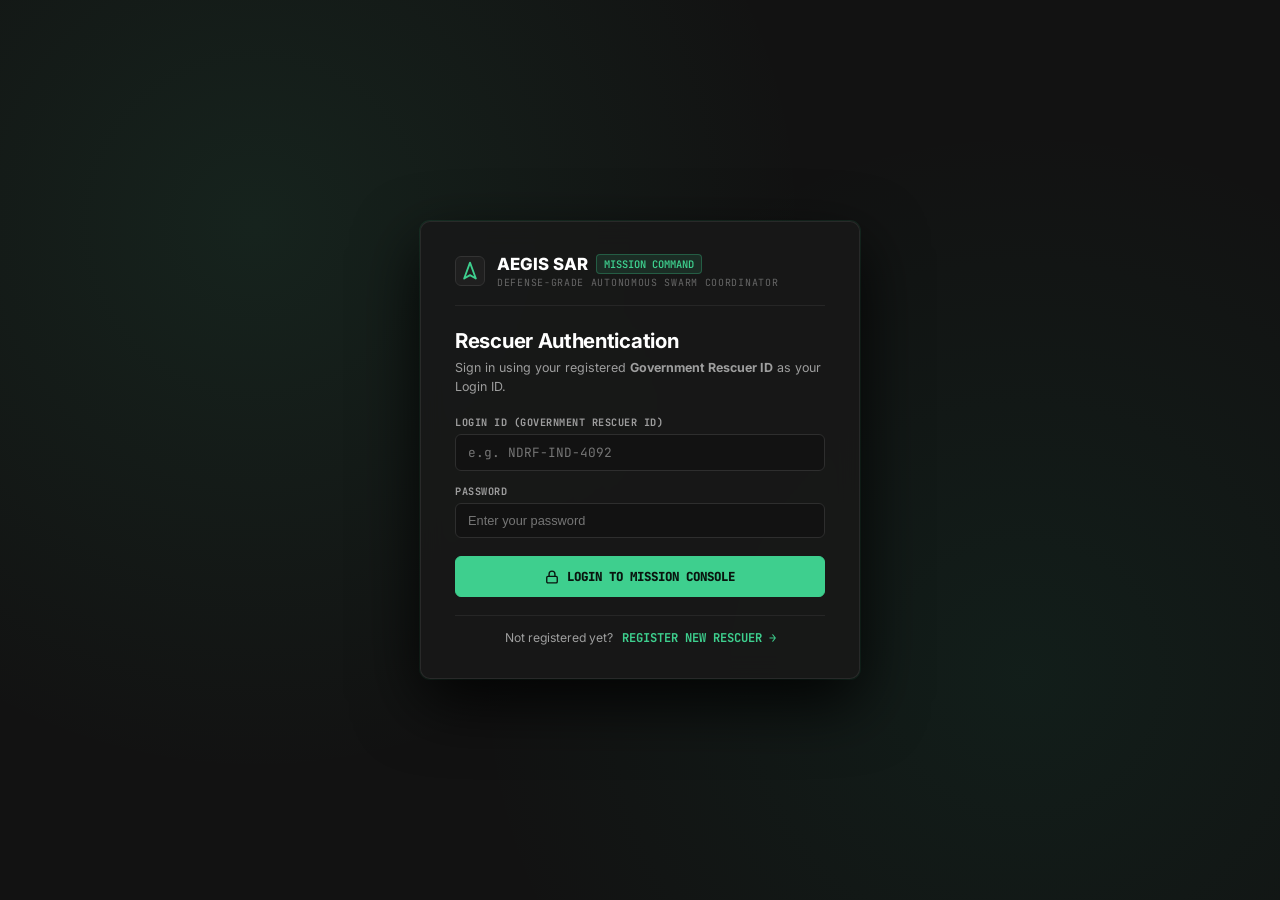
==== commit f2055a9d: "fix: support det.bbox & det.bbox_xyxy, bust HTML/JS cache, and send image+file in FormData" ====
--- a/index.html
+++ b/index.html
@@ -196,11 +196,11 @@
           <svg width="13" height="13" viewBox="0 0 24 24" fill="none" stroke="currentColor" stroke-width="2"><polyline points="22 12 18 12 15 21 9 3 6 12 2 12"/></svg>
           MISSION LOG
         </button>
-        <a href="ai-detection.html" class="nav-tab" id="tabAiDetection" style="text-decoration: none; border-color: rgba(62, 207, 142, 0.35); color: var(--accent-emerald);">
+        <a href="ai-detection.html?v=20261011-v3" class="nav-tab" id="tabAiDetection" style="text-decoration: none; border-color: rgba(62, 207, 142, 0.35); color: var(--accent-emerald);">
           <svg width="13" height="13" viewBox="0 0 24 24" fill="none" stroke="currentColor" stroke-width="2"><rect x="3" y="3" width="18" height="18" rx="2"/><circle cx="12" cy="12" r="3"/><path d="M12 3v3M12 18v3M3 12h3M18 12h3"/></svg>
           AI DETECTION
         </a>
-        <a href="rescue-command.html" class="nav-tab" id="tabRescueCommand" style="text-decoration: none; border-color: rgba(249, 115, 22, 0.45); color: #fb923c;">
+        <a href="rescue-command.html?v=20261011-v3" class="nav-tab" id="tabRescueCommand" style="text-decoration: none; border-color: rgba(249, 115, 22, 0.45); color: #fb923c;">
           <svg width="13" height="13" viewBox="0 0 24 24" fill="none" stroke="currentColor" stroke-width="2"><polygon points="12 2 19 21 12 17 5 21 12 2"/></svg>
           RESCUE COMMAND
         </a>
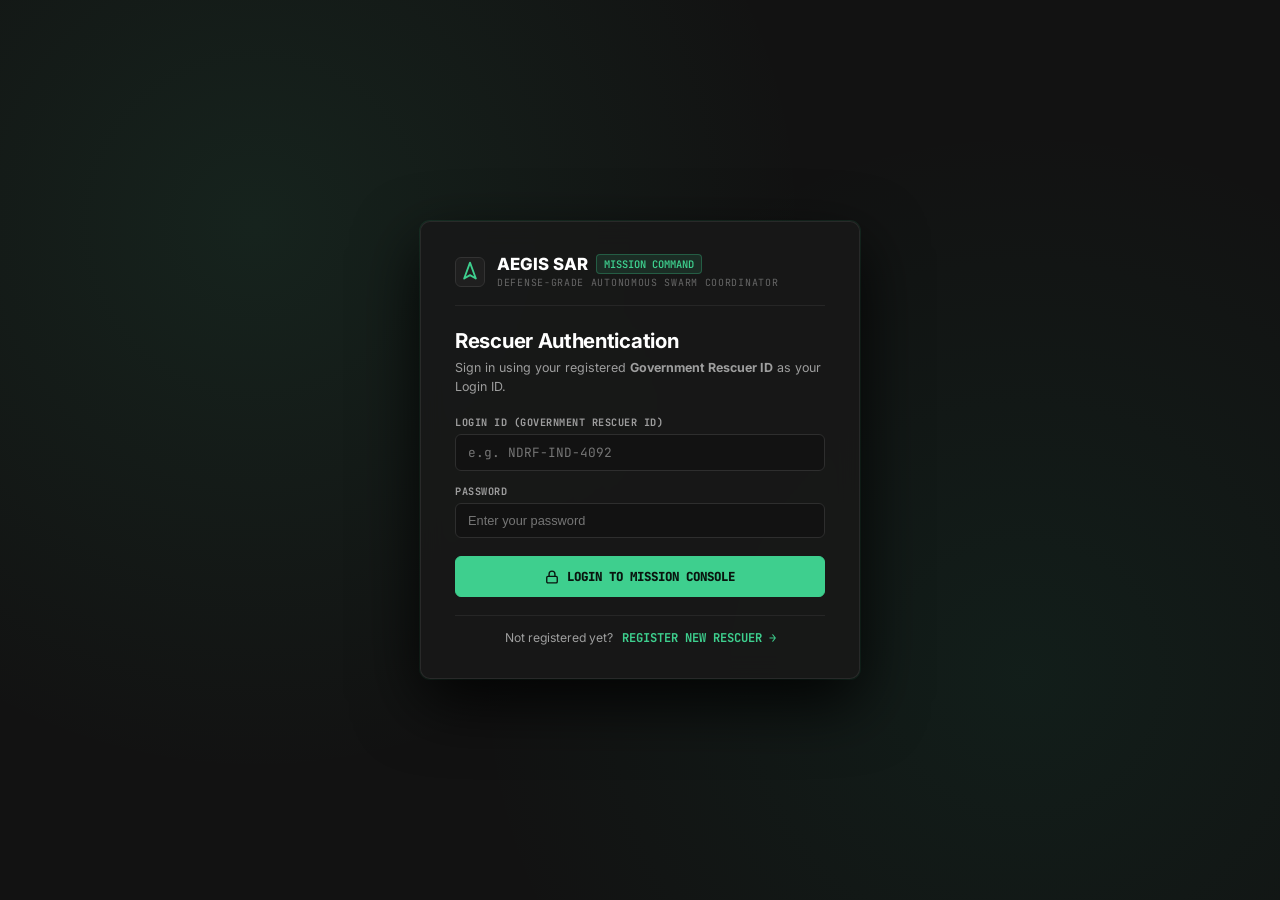
==== commit 9e0caad8: "fix: enforce single FormData('image', imageFile, imageFile.name) field and canonical Vercel producti" ====
--- a/index.html
+++ b/index.html
@@ -3,9 +3,17 @@
 <head>
   <meta charset="UTF-8">
   <meta name="viewport" content="width=device-width, initial-scale=1.0">
+  <meta http-equiv="Cache-Control" content="no-cache, no-store, must-revalidate">
+  <meta http-equiv="Pragma" content="no-cache">
+  <meta http-equiv="Expires" content="0">
   <title>AEGIS SAR Console | Autonomous Swarm Search &amp; Rescue Planner</title>
+  <script>
+    if (window.location.hostname.endsWith('.vercel.app') && window.location.hostname !== 'aegissar.vercel.app') {
+      window.location.replace('https://aegissar.vercel.app' + window.location.pathname + window.location.search + window.location.hash);
+    }
+  </script>
   <link rel="stylesheet" href="vendor/leaflet.css">
-  <link rel="stylesheet" href="styles.css">
+  <link rel="stylesheet" href="styles.css?v=20261011-v4">
   <link rel="icon" href="data:image/svg+xml,<svg xmlns='http://www.w3.org/2000/svg' viewBox='0 0 24 24' fill='%233ecf8e'><polygon points='12 2 19 21 12 17 5 21 12 2'/></svg>">
 </head>
 <body>
